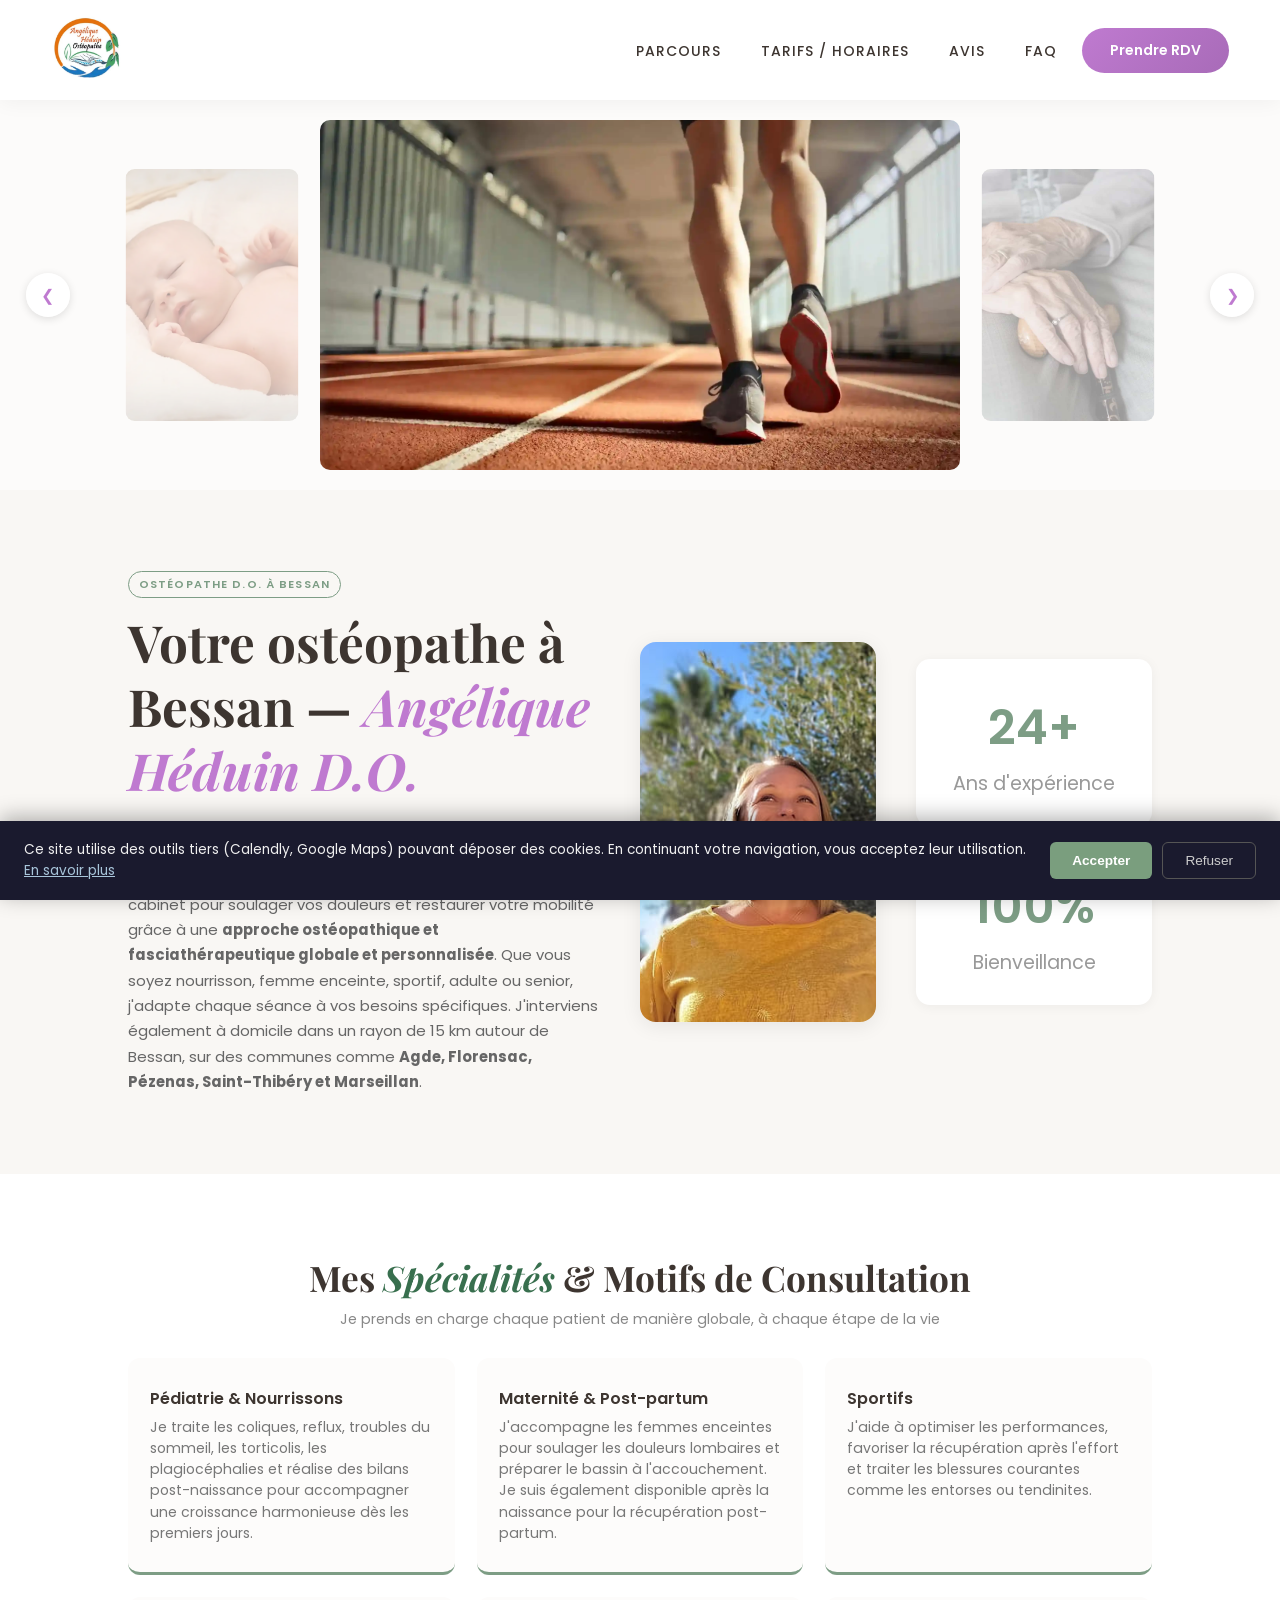
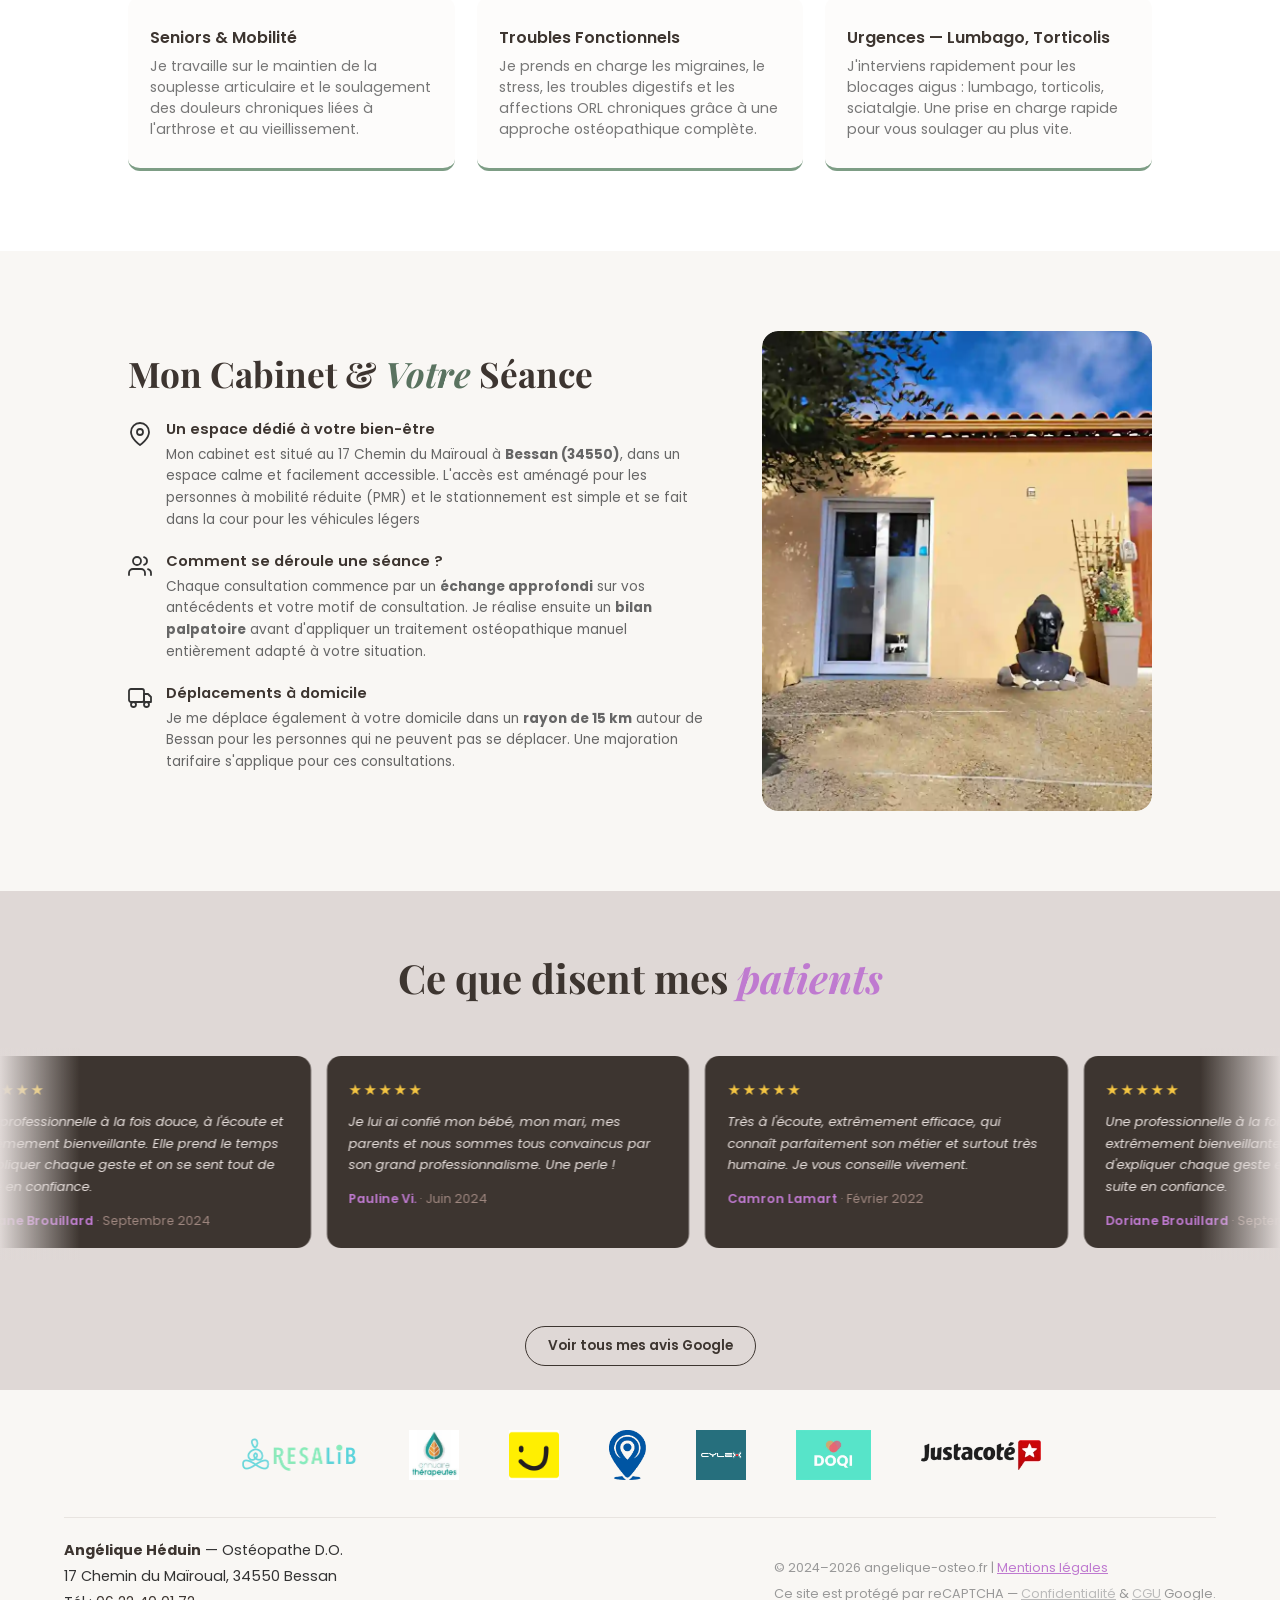
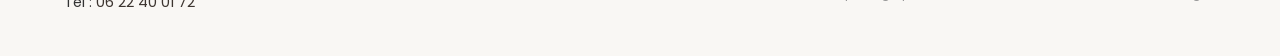
==== index.html @ 7b006b43 "modification site" ====
<!DOCTYPE html>
<html lang="fr">
<head>
    <meta charset="UTF-8">
    <meta name="viewport" content="width=device-width, initial-scale=1.0">

    <!-- === PRECONNECT & PRELOAD EN PRIORITÉ ABSOLUE === -->
    <link rel="preconnect" href="https://fonts.googleapis.com">
    <link rel="preconnect" href="https://fonts.gstatic.com" crossorigin>
    <link rel="dns-prefetch" href="https://www.google.com">
    <link rel="dns-prefetch" href="https://calendly.com">

    <!-- FIX #1 : un seul preload pour l'image LCP (sport.webp uniquement) -->
    <link rel="preload" as="image" href="/photos-header/sport.webp" fetchpriority="high">

    <!-- Google Fonts chargé en différé via JS (évite le handler inline bloqué par CSP) -->
    <link rel="preload" id="google-fonts-preload" href="https://fonts.googleapis.com/css2?family=Playfair+Display:ital,wght@0,400;0,600;1,400&family=Poppins:wght@300;400;500;600&display=swap" as="style">
    <noscript><link rel="stylesheet" href="https://fonts.googleapis.com/css2?family=Playfair+Display:ital,wght@0,400;0,600;1,400&family=Poppins:wght@300;400;500;600&display=swap"></noscript>

    <!-- === SEO BASE === -->
    <title>Ostéopathe à Bessan — Angélique Héduin D.O.</title>
    <meta name="description" content="Angélique Héduin, ostéopathe D.O. à Bessan (34550). Nourrissons, femmes enceintes, sportifs, seniors. Cabinet PMR, prise en charge à domicile. Zones : Agde, Pézenas, Béziers, Hérault.">
    <meta name="robots" content="index, follow, max-snippet:-1, max-image-preview:large, max-video-preview:-1">
    <meta name="author" content="Angélique Héduin — Ostéopathe D.O.">
    <link rel="canonical" href="https://angelique-osteo.fr/">
    <link rel="sitemap" type="application/xml" href="/sitemap.xml">
    <link rel="alternate" hreflang="fr" href="https://angelique-osteo.fr/">

    <!-- === GEO === -->
    <meta name="geo.region" content="FR-34">
    <meta name="geo.placename" content="Bessan">
    <meta name="geo.position" content="43.3566598;3.4164462">
    <meta name="ICBM" content="43.3566598, 3.4164462">

    <!-- === FAVICONS (PNG en premier pour compatibilité maximale) === -->
    <link rel="icon" href="/favicon.ico" sizes="any">
    <link rel="icon" type="image/png" href="/photos-header/logo-site.png">
    <link rel="icon" type="image/webp" href="/photos-header/logo-site.webp">
    <link rel="apple-touch-icon" href="/photos-header/logo-site.png">
    <meta name="theme-color" content="#7d9d85">
    <link rel="manifest" href="/site.webmanifest">
    <meta name="format-detection" content="telephone=no">

    <!-- === OPEN GRAPH (image jpg pour compatibilité max Facebook/WhatsApp) === -->
    <meta property="og:type" content="website">
    <meta property="og:locale" content="fr_FR">
    <meta property="og:site_name" content="Angélique Héduin — Ostéopathe D.O.">
    <meta property="og:title" content="Ostéopathe à Bessan — Angélique Héduin D.O.">
    <meta property="og:description" content="Ostéopathe D.O. à Bessan. Nourrissons, femmes enceintes, sportifs, adultes, seniors. Prise de RDV en ligne.">
    <meta property="og:image" content="https://angelique-osteo.fr/photos-header/open-graph.jpg">
    <meta property="og:image:width" content="1200">
    <meta property="og:image:height" content="630">
    <meta property="og:image:type" content="image/jpeg">
    <meta property="og:image:alt" content="Cabinet d'ostéopathie Angélique Héduin à Bessan">
    <meta property="og:url" content="https://angelique-osteo.fr/">

    <!-- === TWITTER CARD === -->
    <meta name="twitter:card" content="summary_large_image">
    <meta name="twitter:title" content="Ostéopathe à Bessan — Angélique Héduin D.O.">
    <meta name="twitter:description" content="Ostéopathe D.O. à Bessan. Nourrissons, femmes enceintes, sportifs, adultes. RDV en ligne.">
    <meta name="twitter:image" content="https://angelique-osteo.fr/photos-header/sport.jpg">
    <meta name="twitter:image:alt" content="Cabinet d'ostéopathie Angélique Héduin à Bessan">

    <!-- === SCHEMA.ORG — MedicalBusiness === -->
    <script type="application/ld+json" id="schema-medical-business">
    {
      "@context": "https://schema.org",
      "@type": "MedicalBusiness",
      "@id": "https://angelique-osteo.fr/#business",
      "name": "Angélique Héduin — Ostéopathe D.O.",
      "url": "https://angelique-osteo.fr",
      "logo": {
        "@type": "ImageObject",
        "url": "https://angelique-osteo.fr/photos-header/logo-site.webp",
        "width": 140,
        "height": 124
      },
      "image": "https://angelique-osteo.fr/photos-header/sport.webp",
      "description": "Cabinet d'ostéopathie à Bessan. Prise en charge des nourrissons, femmes enceintes, adultes, sportifs et seniors.",
      "telephone": "+33622400172",
      "address": {
        "@type": "PostalAddress",
        "streetAddress": "17 Chemin du Maïroual",
        "addressLocality": "Bessan",
        "postalCode": "34550",
        "addressCountry": "FR"
      },
      "geo": {
        "@type": "GeoCoordinates",
        "latitude": 43.3566598,
        "longitude": 3.4164462
      },
      "areaServed": [
        "Bessan","Agde","Béziers","Florensac","Pézenas","Saint-Thibéry","Marseillan","Vias","Montblanc","Pomérols","Nézignan-l'Évêque","Montagnac"
      ],
      "amenityFeature": [
        { "@type": "LocationFeatureSpecification", "name": "Accès PMR", "value": true },
        { "@type": "LocationFeatureSpecification", "name": "Parking gratuit", "value": true }
      ],
      "openingHoursSpecification": [
        {
          "@type": "OpeningHoursSpecification",
          "dayOfWeek": ["Monday","Tuesday","Wednesday","Thursday","Friday"],
          "opens": "08:45",
          "closes": "20:00"
        },
        {
          "@type": "OpeningHoursSpecification",
          "dayOfWeek": "Saturday",
          "opens": "09:00",
          "closes": "13:00"
        }
      ],
      "priceRange": "60€",
      "currenciesAccepted": "EUR",
      "paymentAccepted": "Espèces, Chèque",
      "medicalSpecialty": "Osteopathic",
      "hasMap": "https://www.google.com/maps/place/Osteopathe+bessan+Ang%C3%A9lique+H%C3%A9duin/@43.3566598,3.4164462,17z",
      "hasOfferCatalog": {
        "@type": "OfferCatalog",
        "name": "Consultations d'ostéopathie",
        "itemListElement": [
          { "@type": "Offer", "itemOffered": { "@type": "Service", "name": "Consultation ostéopathie adulte" }, "price": "60", "priceCurrency": "EUR" },
          { "@type": "Offer", "itemOffered": { "@type": "Service", "name": "Consultation ostéopathie nourrisson / enfant" }, "price": "60", "priceCurrency": "EUR" },
          { "@type": "Offer", "itemOffered": { "@type": "Service", "name": "Consultation ostéopathie femme enceinte" }, "price": "60", "priceCurrency": "EUR" },
          { "@type": "Offer", "itemOffered": { "@type": "Service", "name": "Consultation ostéopathie sportif" }, "price": "60", "priceCurrency": "EUR" }
        ]
      },
      "sameAs": [
        "https://www.facebook.com/profile.php?id=61551878556788",
        "https://www.resalib.fr/praticien/77980-angelique-heduin-osteopathe-bessan",
        "https://www.pagesjaunes.fr/pros/61376348",
        "https://www.annuaire-therapeutes.com/therapeute/133632-angelique-heduin-bessan",
        "https://autour-de-moi.pro/fiche/osteopathe-bessan-angelique-heduin-femmes-enceintes-bebes-adultes-seniors/",
        "https://www.cylex-locale.fr/entreprises/osteopathe-bessan-ang%c3%a9lique-h%c3%a9duin-14634468.html",
        "https://www.doqi.fr/osteopathes/bessan-34550/osteopathe-bessan-angelique-heduin/horaires",
        "https://www.justacote.com/bessan-34550/osteopathe/angelique-heduin-1000384.htm"
      ],
      "aggregateRating": {
        "@type": "AggregateRating",
        "ratingValue": "5",
        "reviewCount": "6",
        "bestRating": "5"
      },
      "review": [
        {
          "@type": "Review",
          "author": { "@type": "Person", "name": "Doriane Brouillard" },
          "datePublished": "2024-09-01",
          "reviewRating": { "@type": "Rating", "ratingValue": "5", "bestRating": "5" },
          "reviewBody": "Une professionnelle à la fois douce, à l'écoute et extrêmement bienveillante. Elle prend le temps d'expliquer chaque geste et on se sent tout de suite en confiance."
        },
        {
          "@type": "Review",
          "author": { "@type": "Person", "name": "Pauline Vi" },
          "datePublished": "2024-06-01",
          "reviewRating": { "@type": "Rating", "ratingValue": "5", "bestRating": "5" },
          "reviewBody": "Une professionnelle ultra compétente, douce, attentive. Je lui ai confié mon bébé, mon mari, mes parents et nous sommes tous convaincus par son grand professionnalisme."
        },
        {
          "@type": "Review",
          "author": { "@type": "Person", "name": "Camron Lamart" },
          "datePublished": "2022-02-01",
          "reviewRating": { "@type": "Rating", "ratingValue": "5", "bestRating": "5" },
          "reviewBody": "Une ostéopathe très à l'écoute, extrêmement efficace, qui connait parfaitement son métier et surtout très humaine."
        }
      ]
    }
    </script>

<!-- === SCHEMA.ORG — WebSite === -->
    <script type="application/ld+json">
    {
      "@context": "https://schema.org",
      "@type": "WebSite",
      "@id": "https://angelique-osteo.fr/#website",
      "url": "https://angelique-osteo.fr",
      "name": "Angélique Héduin — Ostéopathe D.O.",
      "description": "Site officiel du cabinet d'ostéopathie d'Angélique Héduin D.O. à Bessan (34550).",
      "inLanguage": "fr-FR",
      "publisher": { "@id": "https://angelique-osteo.fr/#business" }
    }
    </script>

    <!-- === SCHEMA.ORG — BreadcrumbList === -->
    <script type="application/ld+json">
    {
      "@context": "https://schema.org",
      "@type": "BreadcrumbList",
      "@id": "https://angelique-osteo.fr/#breadcrumb",
      "itemListElement": [
        {
          "@type": "ListItem",
          "position": 1,
          "name": "Accueil",
          "item": "https://angelique-osteo.fr/"
        }
      ]
    }
    </script>

    <!-- === SCHEMA.ORG — WebPage === -->
    <script type="application/ld+json">
    {
      "@context": "https://schema.org",
      "@type": "WebPage",
      "@id": "https://angelique-osteo.fr/",
      "name": "Ostéopathe à Bessan — Angélique Héduin D.O.",
      "description": "Angélique Héduin, ostéopathe D.O. à Bessan (34550). Nourrissons, femmes enceintes, sportifs, seniors.",
      "isPartOf": { "@type": "WebSite", "@id": "https://angelique-osteo.fr/#website" },
      "breadcrumb": { "@id": "https://angelique-osteo.fr/#breadcrumb" },
      "author": { "@id": "https://angelique-osteo.fr/#business" },
      "inLanguage": "fr-FR",
      "dateModified": "2026-03-16"
    }
    </script>

    <!-- === SCHEMA.ORG — FAQPage === -->
    <script type="application/ld+json">
    {
      "@context": "https://schema.org",
      "@type": "FAQPage",
      "mainEntity": [
        {
          "@type": "Question",
          "name": "Quel est le tarif d'une séance d'ostéopathie à Bessan ?",
          "acceptedAnswer": {
            "@type": "Answer",
            "text": "La séance d'ostéopathie est à 60€, que ce soit pour un adulte, un enfant, un nourrisson ou une femme enceinte. Une majoration s'applique pour les consultations à domicile."
          }
        },
        {
          "@type": "Question",
          "name": "L'ostéopathie est-elle remboursée par la Sécurité Sociale ?",
          "acceptedAnswer": {
            "@type": "Answer",
            "text": "Les séances ne sont pas prises en charge par la Sécurité Sociale. En revanche, la majorité des mutuelles remboursent tout ou partie des consultations sur présentation d'une facture remise en fin de séance."
          }
        },
        {
          "@type": "Question",
          "name": "Faut-il une ordonnance pour consulter un ostéopathe ?",
          "acceptedAnswer": {
            "@type": "Answer",
            "text": "Non, l'ostéopathe est un praticien de première intention. Vous pouvez consulter directement sans prescription médicale préalable."
          }
        },
        {
          "@type": "Question",
          "name": "Quelle est la durée d'une séance d'ostéopathie ?",
          "acceptedAnswer": {
            "@type": "Answer",
            "text": "Une séance dure en moyenne entre 45 minutes et 1 heure. La première consultation est généralement plus longue car elle comprend un bilan approfondi des antécédents médicaux et des habitudes de vie."
          }
        },
        {
          "@type": "Question",
          "name": "Angélique Héduin se déplace-t-elle à domicile ?",
          "acceptedAnswer": {
            "@type": "Answer",
            "text": "Oui, elle se déplace à domicile dans un rayon de 15 km autour de Bessan pour les personnes qui ne peuvent pas se déplacer. Une majoration tarifaire s'applique pour les déplacements à domicile."
          }
        }
      ]
    }
    </script>

    <link rel="stylesheet" href="css/index.css">
    <link rel="stylesheet" href="css/cookie.css">
  <script>try{var _cs=localStorage.getItem('cookie_consent');if(_cs==='accepted'||_cs==='refused'){var _cb=document.getElementById('cookie-banner');if(_cb)_cb.style.display='none';}}catch(e){}</script>
</head>
<body>

    <div id="cookie-banner" role="dialog" aria-modal="true" aria-live="polite" aria-label="Consentement aux cookies">
        <p>Ce site utilise des outils tiers (Calendly, Google Maps) pouvant déposer des cookies. En continuant votre navigation, vous acceptez leur utilisation. <a href="/mentions-legales">En savoir plus</a></p>
        <div class="cookie-buttons">
            <button class="btn-accept-cookies" id="btn-accept-cookies">Accepter</button>
            <button class="btn-refuse-cookies" id="btn-refuse-cookies">Refuser</button>
        </div>
    </div>

    <header class="header-section" id="accueil">
        <nav class="navbar" aria-label="Navigation principale">
            <a href="/" class="logo" aria-label="Accueil — Angélique Héduin Ostéopathe">
                <img src="/photos-header/logo-site.webp" alt="Logo Angélique Héduin Ostéopathe" class="logo-img" width="70" height="62" loading="eager" fetchpriority="high">
            </a>
            <button class="hamburger" id="hamburger" aria-label="Ouvrir le menu" aria-expanded="false" aria-controls="navbar-links">
                <span aria-hidden="true"></span>
                <span aria-hidden="true"></span>
                <span aria-hidden="true"></span>
            </button>
            <ul class="navbar-links" id="navbar-links" aria-label="Liens de navigation">
                <li><a href="/parcours">PARCOURS</a></li>
                <li><a href="/tarifs-et-horaires">TARIFS / HORAIRES</a></li>
                <li><a href="/avis">AVIS</a></li>
                <li><a href="/actualites">FAQ</a></li>
            </ul>
            <a href="https://calendly.com/angeliqueheduin-osteopathe" class="btn-rdv" target="_blank" rel="noopener noreferrer">Prendre RDV</a>
        </nav>

        <div class="carousel" role="region" aria-label="Galerie de photos du cabinet">
            <div class="carousel-container">
                <div class="carousel-track">
                    <!-- FIX #3 : baby.webp reste lazy car pas le LCP -->
                    <img src="photos-header/baby.webp" class="side" alt="Ostéopathie pédiatrique nourrisson Bessan Hérault" loading="lazy" width="300" height="220">
                    <!-- FIX #3 : utilisation de sport.webp au lieu de sport.jpg pour le LCP -->
                    <img src="photos-header/sport.webp" class="center" alt="Ostéopathie sportive Bessan Agde Hérault" loading="eager" fetchpriority="high" width="600" height="300">
                    <!-- FIX #3 : utilisation de personnes-agees.webp si disponible, sinon lazy sur le jpg -->
                    <img src="photos-header/personnes-agees.jpg" class="side" alt="Ostéopathie seniors Bessan Hérault" loading="lazy" width="300" height="220">
                </div>
            </div>
            <button class="btn prev" aria-label="Image précédente">❮</button>
            <button class="btn next" aria-label="Image suivante">❯</button>
        </div>
    </header>

    <main id="main-content">

        <section class="description animate-on-scroll" id="description">
            <div class="background-elements" aria-hidden="true">
                <div class="circle circle-1"></div>
                <div class="circle circle-2"></div>
            </div>
            <div class="description-grid">
                <div class="grid-item text-block">
                    <span class="tag">Ostéopathe D.O. à Bessan</span>
                    <h1>Votre ostéopathe à Bessan — <em>Angélique Héduin D.O.</em></h1>
                    <p class="tagline">La clarté du soin, l'équilibre du corps</p>
                    <p>
                        Je suis <strong>Angélique Héduin</strong>, ostéopathe D.O. diplômée et installée à <strong>Bessan</strong>, dans l'Hérault. Je vous accueille dans mon cabinet pour soulager vos douleurs et restaurer votre mobilité grâce à une <strong>approche ostéopathique et fasciathérapeutique globale et personnalisée</strong>. Que vous soyez nourrisson, femme enceinte, sportif, adulte ou senior, j'adapte chaque séance à vos besoins spécifiques. J'interviens également à domicile dans un rayon de 15 km autour de Bessan, sur des communes comme <strong>Agde, Florensac, Pézenas, Saint-Thibéry et Marseillan</strong>.
                    </p>
                </div>
                <div class="grid-item portrait-block">
                    <!-- FIX #3 : portrait chargé en lazy (hors viewport initial sur mobile) -->
                    <img
                        src="photos-header/angelique-heduin.jpg"
                        alt="Angélique Héduin, ostéopathe D.O. à Bessan, Hérault"
                        class="portrait-img"
                        loading="lazy"
                        width="320"
                        height="400"
                    >
                </div>
                <div class="grid-item info-block">
                    <div class="stat">
                        <p>24+</p>
                        <small>Ans d'expérience</small>
                    </div>
                    <div class="stat">
                        <p>100%</p>
                        <small>Bienveillance</small>
                    </div>
                </div>
            </div>
        </section>

        <section class="specialites-seo animate-on-scroll" aria-labelledby="specialites-titre">
            <div class="spec-header">
                <h2 id="specialites-titre">Mes <em>Spécialités</em> &amp; Motifs de Consultation</h2>
                <p>Je prends en charge chaque patient de manière globale, à chaque étape de la vie</p>
            </div>
            <div class="spec-list">
                <article class="spec-item">
                    <h3>Pédiatrie &amp; Nourrissons</h3>
                    <p>Je traite les coliques, reflux, troubles du sommeil, les torticolis, les plagiocéphalies et réalise des bilans post-naissance pour accompagner une croissance harmonieuse dès les premiers jours.</p>
                </article>
                <article class="spec-item">
                    <h3>Maternité &amp; Post-partum</h3>
                    <p>J'accompagne les femmes enceintes pour soulager les douleurs lombaires et préparer le bassin à l'accouchement. Je suis également disponible après la naissance pour la récupération post-partum.</p>
                </article>
                <article class="spec-item">
                    <h3>Sportifs</h3>
                    <p>J'aide à optimiser les performances, favoriser la récupération après l'effort et traiter les blessures courantes comme les entorses ou tendinites.</p>
                </article>
                <article class="spec-item">
                    <h3>Seniors &amp; Mobilité</h3>
                    <p>Je travaille sur le maintien de la souplesse articulaire et le soulagement des douleurs chroniques liées à l'arthrose et au vieillissement.</p>
                </article>
                <article class="spec-item">
                    <h3>Troubles Fonctionnels</h3>
                    <p>Je prends en charge les migraines, le stress, les troubles digestifs et les affections ORL chroniques grâce à une approche ostéopathique complète.</p>
                </article>
                <article class="spec-item">
                    <h3>Urgences — Lumbago, Torticolis</h3>
                    <p>J'interviens rapidement pour les blocages aigus : lumbago, torticolis, sciatalgie. Une prise en charge rapide pour vous soulager au plus vite.</p>
                </article>
            </div>
        </section>

        <section class="infos-cabinet animate-on-scroll" aria-labelledby="cabinet-titre">
            <div class="cabinet-grid">
                <div class="cabinet-content">
                    <h2 id="cabinet-titre">Mon Cabinet &amp; <em>Votre</em> Séance</h2>
                    <div class="info-row">
                        <div class="info-icon" aria-hidden="true">
                            <svg width="24" height="24" viewBox="0 0 24 24" fill="none" stroke="currentColor" stroke-width="1.8" stroke-linecap="round" stroke-linejoin="round" focusable="false"><path d="M21 10c0 7-9 13-9 13s-9-6-9-13a9 9 0 0 1 18 0z"/><circle cx="12" cy="10" r="3"/></svg>
                        </div>
                        <div class="info-text">
                            <h3>Un espace dédié à votre bien-être</h3>
                            <p>Mon cabinet est situé au 17 Chemin du Maïroual à <strong>Bessan (34550)</strong>, dans un espace calme et facilement accessible. L'accès est aménagé pour les personnes à mobilité réduite (PMR) et le stationnement est simple et se fait dans la cour pour les véhicules légers</p>
                        </div>
                    </div>
                    <div class="info-row">
                        <div class="info-icon" aria-hidden="true">
                            <svg width="24" height="24" viewBox="0 0 24 24" fill="none" stroke="currentColor" stroke-width="1.8" stroke-linecap="round" stroke-linejoin="round" focusable="false"><path d="M17 21v-2a4 4 0 0 0-4-4H5a4 4 0 0 0-4 4v2"/><circle cx="9" cy="7" r="4"/><path d="M23 21v-2a4 4 0 0 0-3-3.87"/><path d="M16 3.13a4 4 0 0 1 0 7.75"/></svg>
                        </div>
                        <div class="info-text">
                            <h3>Comment se déroule une séance ?</h3>
                            <p>Chaque consultation commence par un <strong>échange approfondi</strong> sur vos antécédents et votre motif de consultation. Je réalise ensuite un <strong>bilan palpatoire</strong> avant d'appliquer un traitement ostéopathique manuel entièrement adapté à votre situation.</p>
                        </div>
                    </div>
                    <div class="info-row">
                        <div class="info-icon" aria-hidden="true">
                            <svg width="24" height="24" viewBox="0 0 24 24" fill="none" stroke="currentColor" stroke-width="1.8" stroke-linecap="round" stroke-linejoin="round" focusable="false"><rect x="1" y="3" width="15" height="13" rx="2"/><path d="M16 8h4l3 3v5h-7V8z"/><circle cx="5.5" cy="18.5" r="2.5"/><circle cx="18.5" cy="18.5" r="2.5"/></svg>
                        </div>
                        <div class="info-text">
                            <h3>Déplacements à domicile</h3>
                            <p>Je me déplace également à votre domicile dans un <strong>rayon de 15 km</strong> autour de Bessan pour les personnes qui ne peuvent pas se déplacer. Une majoration tarifaire s'applique pour ces consultations.</p>
                        </div>
                    </div>
                </div>
                <div class="cabinet-visual-wrapper">
                    <a href="https://www.google.com/maps/place/Osteopathe+bessan+Ang%C3%A9lique+H%C3%A9duin/@43.3566598,3.4164462,17z/data=!3m1!4b1!4m6!3m5!1s0x47e6671ab90d7775:0x90ef3ba1914c1c84!8m2!3d43.3566559!4d3.4190211!16s%2Fg%2F11h4x8mv1j?entry=ttu&g_ep=EgoyMDI2MDMxMC4wIKXMDSoASAFQAw%3D%3D" target="_blank" rel="noopener noreferrer" aria-label="Voir le cabinet sur Google Maps">
                        <img src="photos-header/cabinet.webp" alt="Cabinet d'ostéopathie Angélique Héduin au 17 Chemin du Maïroual, Bessan" class="cabinet-visual-img" loading="lazy" width="600" height="400">
                    </a>
                </div>
            </div>
        </section>

        <section class="avis-section animate-on-scroll" id="avis" aria-labelledby="avis-titre">
            <h2 id="avis-titre">Ce que disent mes <em>patients</em></h2>
            <div class="marquee-outer" id="marqueeOuter" aria-label="Défilement des avis patients" role="region">
                <div class="marquee-track" id="marqueeTrack" aria-live="off">

                    <div class="marquee-card" itemscope itemtype="https://schema.org/Review">
                        <div class="marquee-stars" aria-label="5 étoiles sur 5" role="img">★★★★★</div>
                        <p class="marquee-text" itemprop="reviewBody">Une professionnelle à la fois douce, à l'écoute et extrêmement bienveillante. Elle prend le temps d'expliquer chaque geste et on se sent tout de suite en confiance.</p>
                        <p class="marquee-author" itemprop="author">Doriane Brouillard <span>· Septembre 2024</span></p>
                    </div>

                    <div class="marquee-card" itemscope itemtype="https://schema.org/Review">
                        <div class="marquee-stars" aria-label="5 étoiles sur 5" role="img">★★★★★</div>
                        <p class="marquee-text" itemprop="reviewBody">Je lui ai confié mon bébé, mon mari, mes parents et nous sommes tous convaincus par son grand professionnalisme. Une perle !</p>
                        <p class="marquee-author" itemprop="author">Pauline Vi. <span>· Juin 2024</span></p>
                    </div>

                    <div class="marquee-card" itemscope itemtype="https://schema.org/Review">
                        <div class="marquee-stars" aria-label="5 étoiles sur 5" role="img">★★★★★</div>
                        <p class="marquee-text" itemprop="reviewBody">Très à l'écoute, extrêmement efficace, qui connaît parfaitement son métier et surtout très humaine. Je vous conseille vivement.</p>
                        <p class="marquee-author" itemprop="author">Camron Lamart <span>· Février 2022</span></p>
                    </div>

                    <div class="marquee-card" aria-hidden="true">
                        <div class="marquee-stars">★★★★★</div>
                        <p class="marquee-text">Une professionnelle à la fois douce, à l'écoute et extrêmement bienveillante. Elle prend le temps d'expliquer chaque geste et on se sent tout de suite en confiance.</p>
                        <p class="marquee-author">Doriane Brouillard <span>· Septembre 2024</span></p>
                    </div>

                    <div class="marquee-card" aria-hidden="true">
                        <div class="marquee-stars">★★★★★</div>
                        <p class="marquee-text">Je lui ai confié mon bébé, mon mari, mes parents et nous sommes tous convaincus par son grand professionnalisme. Une perle !</p>
                        <p class="marquee-author">Pauline Vi. <span>· Juin 2024</span></p>
                    </div>

                    <div class="marquee-card" aria-hidden="true">
                        <div class="marquee-stars">★★★★★</div>
                        <p class="marquee-text">Très à l'écoute, extrêmement efficace, qui connaît parfaitement son métier et surtout très humaine. Je vous conseille vivement.</p>
                        <p class="marquee-author">Camron Lamart <span>· Février 2022</span></p>
                    </div>

                </div>
            </div>
        </section>

        <div class="avis-google-externe">
            <a href="https://www.google.com/maps/place/Osteopathe+bessan+Ang%C3%A9lique+H%C3%A9duin/@43.3566598,3.4164462,17z/data=!4m8!3m7!1s0x47e6671ab90d7775:0x90ef3ba1914c1c84!8m2!3d43.3566559!4d3.4190211!9m1!1b1!16s%2Fg%2F11h4x8mv1j?entry=ttu&g_ep=EgoyMDI2MDMwOC4wIKXMDSoASAFQAw%3D%3D" target="_blank" rel="noopener noreferrer">Voir tous mes avis Google</a>
        </div>

    </main>

    <div id="page-blur-overlay" class="page-blur-overlay" aria-hidden="true"></div>

    <div class="floating-help">
        <nav id="floating-actions" class="floating-actions" aria-label="Actions rapides">
            <a href="https://www.facebook.com/profile.php?id=61551878556788" target="_blank" rel="noopener noreferrer me" class="floating-action-btn" aria-label="Page Facebook d'Angélique Héduin">
                <svg width="20" height="20" viewBox="0 0 24 24" fill="#1877F2" xmlns="http://www.w3.org/2000/svg" aria-hidden="true" focusable="false"><path d="M24 12.073c0-6.627-5.373-12-12-12s-12 5.373-12 12c0 5.99 4.388 10.954 10.125 11.854v-8.385H7.078v-3.47h3.047V9.43c0-3.007 1.792-4.669 4.533-4.669 1.312 0 2.686.235 2.686.235v2.953H15.83c-1.491 0-1.956.925-1.956 1.874v2.25h3.328l-.532 3.47h-2.796v8.385C19.612 23.027 24 18.062 24 12.073z"/></svg>
                <span>Facebook</span>
            </a>
            <a href="https://calendly.com/angeliqueheduin-osteopathe" target="_blank" rel="noopener noreferrer" class="floating-action-btn" aria-label="Prendre rendez-vous en ligne">
                <svg width="20" height="20" viewBox="0 0 24 24" fill="none" stroke="currentColor" stroke-width="1.8" stroke-linecap="round" stroke-linejoin="round" aria-hidden="true" focusable="false"><rect x="3" y="4" width="18" height="18" rx="2"/><line x1="16" y1="2" x2="16" y2="6"/><line x1="8" y1="2" x2="8" y2="6"/><line x1="3" y1="10" x2="21" y2="10"/></svg>
                <span>Prendre RDV</span>
            </a>
            <a href="tel:+33622400172" class="floating-action-btn" aria-label="Appeler le 06 22 40 01 72">
                <svg width="20" height="20" viewBox="0 0 24 24" fill="none" stroke="currentColor" stroke-width="1.8" stroke-linecap="round" stroke-linejoin="round" aria-hidden="true" focusable="false"><path d="M22 16.92v3a2 2 0 0 1-2.18 2 19.79 19.79 0 0 1-8.63-3.07A19.5 19.5 0 0 1 4.69 13a19.79 19.79 0 0 1-3.07-8.67A2 2 0 0 1 3.6 2h3a2 2 0 0 1 2 1.72 12.84 12.84 0 0 0 .7 2.81 2 2 0 0 1-.45 2.11L8.09 9.91a16 16 0 0 0 6 6l1.27-1.27a2 2 0 0 1 2.11-.45 12.84 12.84 0 0 0 2.81.7A2 2 0 0 1 22 16.92z"/></svg>
                <span>Appeler</span>
            </a>
        </nav>
        <button class="help-toggle" id="helpBtn" aria-label="Aide et contact" aria-expanded="false" aria-controls="floating-actions"><span aria-hidden="true">?</span></button>
    </div>

    <footer class="site-footer">
        <div class="footer-partners">
            <div class="partner-logos">
                <a href="https://www.resalib.fr/praticien/77980-angelique-heduin-osteopathe-bessan" target="_blank" rel="noopener noreferrer"><img src="img-partenaires/logo-resalib.webp" alt="Resalib — annuaire de praticiens" loading="lazy" width="120" height="50" style="height:50px;width:auto;max-width:120px;object-fit:contain;"></a>
                <a href="https://www.annuaire-therapeutes.com/therapeute/133632-angelique-heduin-bessan" target="_blank" rel="noopener noreferrer"><img src="img-partenaires/logo-annuaire-therapeute.webp" alt="Annuaire Thérapeutes" loading="lazy" width="120" height="50" style="height:50px;width:auto;max-width:120px;object-fit:contain;"></a>
                <a href="https://www.pagesjaunes.fr/pros/61376348" target="_blank" rel="noopener noreferrer"><img src="img-partenaires/pages-jaunes-simple.webp" alt="Pages Jaunes" loading="lazy" width="120" height="50" style="height:50px;width:auto;max-width:120px;object-fit:contain;"></a>
                <a href="https://autour-de-moi.pro/fiche/osteopathe-bessan-angelique-heduin-femmes-enceintes-bebes-adultes-seniors/" target="_blank" rel="noopener noreferrer"><img src="img-partenaires/logo2.webp" alt="Autour de moi" loading="lazy" width="120" height="50" style="height:50px;width:auto;max-width:120px;object-fit:contain;"></a>
                <a href="https://www.cylex-locale.fr/entreprises/osteopathe-bessan-ang%c3%a9lique-h%c3%a9duin-14634468.html" target="_blank" rel="noopener noreferrer"><img src="img-partenaires/cylex.webp" alt="Cylex" loading="lazy" width="120" height="50" style="height:50px;width:auto;max-width:120px;object-fit:contain;"></a>
                <a href="https://www.doqi.fr/osteopathes/bessan-34550/osteopathe-bessan-angelique-heduin/horaires" target="_blank" rel="noopener noreferrer"><img src="img-partenaires/doqi.webp" alt="Doqi" loading="lazy" width="120" height="50" style="height:50px;width:auto;max-width:120px;object-fit:contain;"></a>
                <a href="https://www.justacote.com/bessan-34550/osteopathe/angelique-heduin-1000384.htm" target="_blank" rel="noopener noreferrer"><img src="img-partenaires/justacote.webp" alt="Justacôté" loading="lazy" width="120" height="50" style="height:50px;width:auto;max-width:120px;object-fit:contain;"></a>
            </div>
        </div>
        <div class="footer-bottom">
            <div class="footer-info">
                <p><strong>Angélique Héduin</strong> — Ostéopathe D.O.</p>
                <p>17 Chemin du Maïroual, 34550 Bessan</p>
                <p>Tél : <a href="tel:+33622400172">06 22 40 01 72</a></p>
            </div>
            <div class="footer-legal">
                <p>© 2024–<span id="copyright-year">2026</span> angelique-osteo.fr | <a href="/mentions-legales">Mentions légales</a></p>
                <p class="recaptcha-mention">Ce site est protégé par reCAPTCHA — <a href="https://policies.google.com/privacy" target="_blank" rel="noopener noreferrer">Confidentialité</a> &amp; <a href="https://policies.google.com/terms" target="_blank" rel="noopener noreferrer">CGU</a> Google.</p>
            </div>
        </div>
    </footer>

    <script src="script.js" defer></script>

</body>
</html>
---- css/index.css ----
/* =============================================================
   index.css — Page d'accueil
   angelique-osteo.fr
   ============================================================= */


* {
    margin:0;
    padding:0;
    box-sizing:border-box
}

html {
    scroll-behavior:smooth
}

[id] {
    scroll-margin-top:70px
}

body {
    background-color:#fcfbfa;
    color:#333;
    font-family:'Poppins', sans-serif;
    overflow-x:hidden;
    text-rendering:optimizeLegibility;
    -webkit-font-smoothing:antialiased
}

.navbar {
    height:60px;
    display:flex;
    justify-content:space-between;
    align-items:center;
    padding:0 4%;
    background-color:rgba(255, 255, 255, 0.97);
    position:fixed;
    width:100%;
    top:0;
    z-index:1000;
    box-shadow:0 2px 20px rgba(0, 0, 0, 0.05)
}

.logo-img {
    max-height:40px;
    width:auto
}

.hamburger {
    display:flex;
    flex-direction:column;
    justify-content:space-between;
    width:24px;
    height:18px;
    background:none;
    border:none;
    cursor:pointer;
    padding:0;
    z-index:1100;
    flex-shrink:0
}

.hamburger span {
    display:block;
    height:2px;
    width:100%;
    background-color:#3d3530;
    border-radius:2px;
    transition:transform 0.3s ease, opacity 0.3s ease
}

.hamburger.open span:nth-child(1) {
    transform:translateY(8px) rotate(45deg)
}

.hamburger.open span:nth-child(2) {
    opacity:0
}

.hamburger.open span:nth-child(3) {
    transform:translateY(-8px) rotate(-45deg)
}

.navbar-links {
    display:none;
    flex-direction:column;
    list-style:none;
    gap:0;
    position:fixed;
    top:60px;
    left:0;
    right:0;
    background-color:rgba(255, 255, 255, 0.98);
    padding:20px 0 10px;
    box-shadow:0 4px 20px rgba(0, 0, 0, 0.1);
    z-index:999;
    border-top:1px solid #f0ece8
}

.navbar-links.open {
    display:flex
}

.navbar-links li {
    width:100%
}

.navbar-links a {
    display:block;
    color:#3d3530;
    text-decoration:none;
    font-size:13px;
    font-weight:500;
    padding:14px 5%;
    letter-spacing:0.05em;
    border-bottom:1px solid #f0ece8;
    transition:background 0.2s
}

.navbar-links a:hover {
    background-color:#faf7f5;
    color:#7d9d85
}

.btn-rdv {
    padding:8px 18px;
    font-size:13px;
    font-weight:600;
    color:#fff!important;
    text-decoration:none;
    background:linear-gradient(135deg, #bf7ad0, #a86bb8);
    border-radius:50px;
    white-space:nowrap;
    flex-shrink:0
}

.carousel {
    position:relative;
    margin-top:60px;
    width:100%;
    overflow:hidden
}

.carousel-container {
    width:100%;
    padding:15px 0
}

.carousel-track {
    display:flex;
    align-items:center;
    justify-content:center;
    gap:8px
}

.carousel-track img {
    border-radius:10px;
    object-fit:cover;
    flex-shrink:0;
    transition:width 0.5s cubic-bezier(0.4, 0, 0.2, 1), height 0.5s cubic-bezier(0.4, 0, 0.2, 1), opacity 0.5s ease, transform 0.5s cubic-bezier(0.4, 0, 0.2, 1)
}

.center {
    width:75%;
    height:220px;
    opacity:1;
    transform:scale(1)
}

.side {
    width:10%;
    height:160px;
    opacity:0.35;
    transform:scale(0.9)
}

.btn {
    position:absolute;
    top:50%;
    transform:translateY(-50%);
    background:rgba(255, 255, 255, 0.88);
    border:none;
    border-radius:50%;
    width:36px;
    height:36px;
    cursor:pointer;
    z-index:10;
    color:#bf7ad0;
    font-size:14px;
    display:flex;
    align-items:center;
    justify-content:center;
    box-shadow:0 2px 8px rgba(0, 0, 0, 0.12)
}

.prev {
    left:2%
}

.next {
    right:2%
}

.description {
    padding:40px 5%;
    background-color:#f9f7f4
}

.description-grid {
    display:grid;
    grid-template-columns:1fr;
    gap:25px
}

.description h1 {
    font-family:'Playfair Display', serif;
    font-size:1.9rem;
    margin-bottom:14px;
    color:#3d3530;
    line-height:1.25
}

.description h1 em {
    font-style:italic;
    color:#bf7ad0
}

.spec-header h2 em {
    color:rgb(56, 111, 78)
}

.cabinet-content h2 em {
    color:#5a7360
}

.tag {
    display:inline-block;
    font-size:0.7rem;
    font-weight:600;
    letter-spacing:0.1em;
    text-transform:uppercase;
    color:#7d9d85;
    border:1px solid #7d9d85;
    padding:4px 10px;
    border-radius:20px;
    margin-bottom:12px
}

.description p {
    font-size:0.93rem;
    line-height:1.7;
    color:#666
}

.info-block {
    display:flex;
    flex-direction:row;
    gap:12px
}

.stat {
    background:#fff;
    padding:16px 12px;
    border-radius:14px;
    flex:1;
    text-align:center;
    box-shadow:0 2px 12px rgba(0, 0, 0, 0.05)
}

.stat p {
    display:block;
    font-size:3rem;
    color:#7d9d85;
    font-weight:600
}

.stat small {
    font-size:1.2rem;
    color:#999
}

.portrait-block {
    display:flex;
    justify-content:center
}

.portrait-img {
    width:100%;
    max-width:320px;
    height:280px;
    object-fit:cover;
    object-position:top center;
    border-radius:16px;
    display:block;
    box-shadow:0 4px 20px rgba(0, 0, 0, 0.08)
}

.specialites-seo {
    padding:45px 5%;
    background:#fff;
    text-align:center
}

.spec-header {
    margin-bottom:28px
}

.spec-header h2 {
    font-family:'Playfair Display', serif;
    font-size:1.7rem;
    color:#3d3530;
    margin-bottom:8px
}

.spec-header p {
    font-size:0.88rem;
    color:#888
}

.spec-list {
    display:grid;
    grid-template-columns:1fr 1fr;
    gap:12px;
    text-align:left
}

.spec-item {
    padding:18px 14px;
    border-bottom:3px solid #7d9d85;
    background:#fdfcfb;
    border-radius:12px
}

.spec-item h3 {
    font-size:0.88rem;
    font-weight:600;
    color:#3d3530;
    margin-bottom:6px
}

.spec-item p {
    font-size:0.78rem;
    line-height:1.5;
    color:#777
}

.infos-cabinet {
    padding:45px 5%;
    background-color:#f9f7f4
}

.cabinet-grid {
    display:grid;
    grid-template-columns:1fr;
    gap:25px
}

.cabinet-content h2 {
    font-family:'Playfair Display', serif;
    font-size:1.7rem;
    color:#3d3530;
    margin-bottom:22px
}

.info-row {
    display:flex;
    gap:14px;
    margin-bottom:20px;
    align-items:flex-start
}

.info-icon {
    font-size:1.4rem;
    flex-shrink:0;
    margin-top:2px
}

.info-text h3 {
    font-size:0.92rem;
    font-weight:600;
    color:#3d3530;
    margin-bottom:4px
}

.info-text p {
    font-size:0.85rem;
    line-height:1.6;
    color:#666
}

.cabinet-visual-wrapper {
    width:100%;
    border-radius:16px;
    overflow:hidden
}

.cabinet-visual-img {
    width:100%;
    height:260px;
    object-fit:cover;
    object-position:center;
    display:block;
    border-radius:16px;
    transition:transform 0.3s ease
}

.cabinet-visual-img:hover {
    transform:scale(1.02)
}

.avis-section {
    padding:50px 0 40px;
    background-color:#dfd8d6;
    text-align:center;
    overflow:hidden
}

.avis-section>h2 {
    font-family:'Playfair Display', serif;
    font-size:1.9rem;
    margin-bottom:36px;
    color:#3d3530;
    padding:0 5%
}

.avis-section>h2 em {
    font-style:italic;
    color:#bf7ad0
}

.marquee-outer {
    position:relative;
    overflow:hidden;
    cursor:default;
    display:flex;
    align-items:flex-start
}

.marquee-outer::before,
.marquee-outer::after {
    content:'';
    position:absolute;
    top:0;
    bottom:0;
    width:80px;
    z-index:2;
    pointer-events:none
}

.marquee-outer::before {
    left:0;
    background:linear-gradient(to right, #dfd8d6, transparent)
}

.marquee-outer::after {
    right:0;
    background:linear-gradient(to left, #dfd8d6, transparent)
}

.marquee-track {
    display:flex;
    gap:16px;
    width:max-content;
    padding:8px 0 12px;
    will-change:transform
}

.marquee-card {
    background:#3d3530;
    border-radius:14px;
    padding:22px 22px 18px;
    width:calc((100vw - 120px) / 2);
    max-width:300px;
    min-width:220px;
    flex-shrink:0;
    text-align:left
}

.marquee-placeholder {
    opacity:0.35;
    border:1.5px dashed #7d6a65;
    background:transparent
}

.marquee-stars {
    color:#f4c542;
    font-size:0.95rem;
    margin-bottom:10px;
    letter-spacing:2px
}

.marquee-text {
    font-size:0.82rem;
    line-height:1.65;
    color:#e8e0dd;
    margin-bottom:14px;
    font-style:italic
}

.marquee-author {
    font-size:0.78rem;
    font-weight:600;
    color:#bf7ad0
}

.marquee-author span {
    font-weight:400;
    color:#a08880
}

.avis-google-externe {
    text-align:center;
    padding:16px 5% 24px;
    background-color:#dfd8d6
}

.avis-google-externe a {
    display:inline-block;
    font-size:0.85rem;
    font-weight:600;
    color:#3d3530;
    text-decoration:none;
    border:1.5px solid #3d3530;
    padding:9px 22px;
    border-radius:50px;
    transition:background 0.2s, color 0.2s
}

.avis-google-externe a:hover {
    background:#3d3530;
    color:#fff
}

.page-blur-overlay {
    position:fixed;
    inset:0;
    background:rgba(255, 255, 255, 0.55);
    backdrop-filter:blur(4px);
    -webkit-backdrop-filter:blur(4px);
    z-index:1999;
    opacity:0;
    pointer-events:none;
    transition:opacity 0.25s ease
}

.page-blur-overlay.active {
    opacity:1;
    pointer-events:auto
}

.floating-help {
    position:fixed;
    bottom:18px;
    right:16px;
    z-index:2000;
    display:flex;
    flex-direction:column;
    align-items:flex-end;
    background:transparent
}

.floating-actions {
    display:none;
    flex-direction:column;
    align-items:flex-end;
    gap:8px;
    margin-bottom:10px;
    background:transparent
}

.floating-actions.open {
    display:flex
}

.floating-action-btn {
    display:flex;
    align-items:center;
    gap:10px;
    background:#fff;
    border:1px solid #e0e0e0;
    border-radius:999px;
    padding:8px 16px 8px 12px;
    text-decoration:none;
    color:#333;
    font-size:13px;
    font-weight:500;
    white-space:nowrap;
    box-shadow:0 2px 8px rgba(0, 0, 0, 0.08);
    transition:background 0.2s
}

.floating-action-btn:hover {
    background:#f5f5f5
}

.help-toggle {
    width:46px;
    height:46px;
    background-color:#bf7ad0;
    border-radius:50%;
    border:none;
    color:white;
    font-size:18px;
    font-weight:700;
    cursor:pointer;
    box-shadow:0 3px 12px rgba(191, 122, 208, 0.4);
    transition:transform 0.2s ease
}

.help-toggle:active {
    transform:scale(0.95)
}

.site-footer {
    padding:40px 5%;
    background:#f9f7f4;
    text-align:center
}

.footer-partners {
    margin-bottom:30px
}

.partner-logos {
    display:flex;
    flex-wrap:wrap;
    justify-content:center;
    gap:20px 30px;
    align-items:center
}

.partner-logos img {
    height:45px;
    filter:none;
    opacity:1;
    transition:opacity 0.2s ease, transform 0.2s ease
}

.partner-logos {
    gap:50px
}

.partner-logos a:hover img {
    opacity:0.8;
    transform:scale(1.05)
}

.footer-bottom {
    border-top:1px solid #e8e4e0;
    padding-top:20px;
    display:flex;
    flex-direction:column;
    gap:4px;
    align-items:center
}

.footer-info p {
    font-size:0.9rem;
    color:#333;
    line-height:1.8
}

.footer-info strong {
    color:#3d3530
}

.footer-info a {
    color:#3d3530;
    text-decoration:none
}

.footer-legal p {
    font-size:0.8rem;
    color:#999;
    margin-top:8px
}

.footer-legal a {
    color: #bf7ad0;
    /* FIX Lighthouse: underline pour distinguer le lien sans dépendre uniquement de la couleur */
    text-decoration: underline
}

.animate-on-scroll {
    opacity:0;
    transform:translateY(16px);
    transition:opacity 0.5s ease-out, transform 0.5s ease-out
}

.animate-on-scroll.visible {
    opacity:1;
    transform:translateY(0)
}

@media (min-width:768px) {
    .hamburger {
        display:none
}

    .navbar-links {
        display:flex!important;
        flex-direction:row;
        position:static;
        background:none;
        padding:0;
        box-shadow:none;
        border:none;
        gap:25px;
        margin-left:auto;
        margin-right:20px
}

    .navbar-links li {
        width:auto
}

    .navbar-links a {
        display:inline;
        padding:0;
        border:none;
        font-size:13px;
        letter-spacing:normal
}

    .navbar-links a:hover {
        background:none;
        color:#bf7ad0
}

    .spec-list {
        grid-template-columns:repeat(3, 1fr);
        gap:18px
}
}

@media (min-width:1024px) {
    [id] {
        scroll-margin-top:100px
}

    .navbar {
        height:100px
}

    .logo-img {
        max-height:70px
}

    .navbar-links {
        margin-right:25px;
        gap:40px
}

    .navbar-links a {
        font-size:14px;
        letter-spacing:1px
}

    .btn-rdv {
        padding:12px 28px;
        font-size:14px
}

    .carousel {
        margin-top:100px
}

    .carousel-container {
        padding:20px 0
}

    .carousel-track {
        gap:12px
}

    .center {
        width:50%;
        height:350px
}

    .side {
        width:15%;
        height:280px;
        opacity:0.4
}

    .btn {
        width:44px;
        height:44px;
        font-size:16px
}

    .description {
        padding:80px 10%
}

    .description-grid {
        grid-template-columns:2fr 1fr;
        gap:50px
}

    .description h1 {
        font-size:3.2rem
}

    .stat {
        padding:28px 20px
}

    .stat span {
        font-size:1.8rem
}

    .background-elements {
        display:block
}

    .description-grid {
        grid-template-columns:2fr 1fr 1fr;
        gap:40px;
        align-items:center
}

    .info-block {
        flex-direction:column
}

    .portrait-img {
        height:380px;
        max-width:100%
}

    .specialites-seo {
        padding:80px 10%
}

    .spec-header h2 {
        font-size:2.2rem
}

    .spec-list {
        grid-template-columns:repeat(3, 1fr);
        gap:22px
}

    .spec-item {
        padding:28px 22px
}

    .spec-item h3 {
        font-size:1rem
}

    .spec-item p {
        font-size:0.88rem
}

    .infos-cabinet {
        padding:80px 10%
}

    .cabinet-grid {
        grid-template-columns:1.5fr 1fr;
        gap:50px;
        align-items:center
}

    .cabinet-content h2 {
        font-size:2.2rem
}

    .cabinet-visual-img {
        height:480px
}

    .avis-section {
        padding:60px 0 50px
}

    .avis-section>h2 {
        font-size:2.5rem;
        margin-bottom:44px
}

    .marquee-card {
        width:calc((100vw - 192px) / 3);
        max-width:380px;
        min-width:260px
}

    .footer-bottom {
        flex-direction:row;
        justify-content:space-between;
        align-items:center;
        text-align:left
}

    .partner-logos img {
        height:45px
}
}

@media (min-width:768px) {
    .page-blur-overlay {
        display:none
}
}

@media (max-width:767px) {
    .marquee-outer::before, .marquee-outer::after {
        width:16px
}
}

.grecaptcha-badge {
    visibility:hidden!important
}

.recaptcha-mention {
    font-size:0.72rem;
    color:#bbb;
    margin-top:10px;
    text-align:center
}

.recaptcha-mention a {
    color:#bbb;
    text-decoration:underline
}
---- css/cookie.css ----
/* =============================================================
   cookie.css — Bandeau de consentement cookies
   angelique-osteo.fr
   ============================================================= */


#cookie-banner {
    position:fixed;
    bottom:0;
    left:0;
    right:0;
    background:#1a1a2e;
    color:#f0f0f0;
    padding:18px 24px;
    display:flex;
    align-items:center;
    justify-content:space-between;
    flex-wrap:wrap;
    gap:14px;
    z-index:9999;
    font-family:'Poppins', sans-serif;
    font-size:0.85rem;
    box-shadow:0 -4px 20px rgba(0, 0, 0, 0.3)
}

#cookie-banner p {
    margin:0;
    flex:1;
    min-width:220px;
    line-height:1.6
}

#cookie-banner a {
    color:#a8c5da;
    text-decoration:underline
}

.cookie-buttons {
    display:flex;
    gap:10px;
    flex-wrap:wrap
}

.btn-accept-cookies {
    background:#7a9e7e;
    color:#fff;
    border:none;
    padding:10px 22px;
    border-radius:6px;
    cursor:pointer;
    font-weight:600;
    font-size:0.85rem
}

.btn-refuse-cookies {
    background:transparent;
    color:#ccc;
    border:1px solid #555;
    padding:10px 22px;
    border-radius:6px;
    cursor:pointer;
    font-size:0.85rem
}

.btn-accept-cookies:hover {
    background:#5f8463
}

.btn-refuse-cookies:hover {
    border-color:#999;
    color:#fff
}
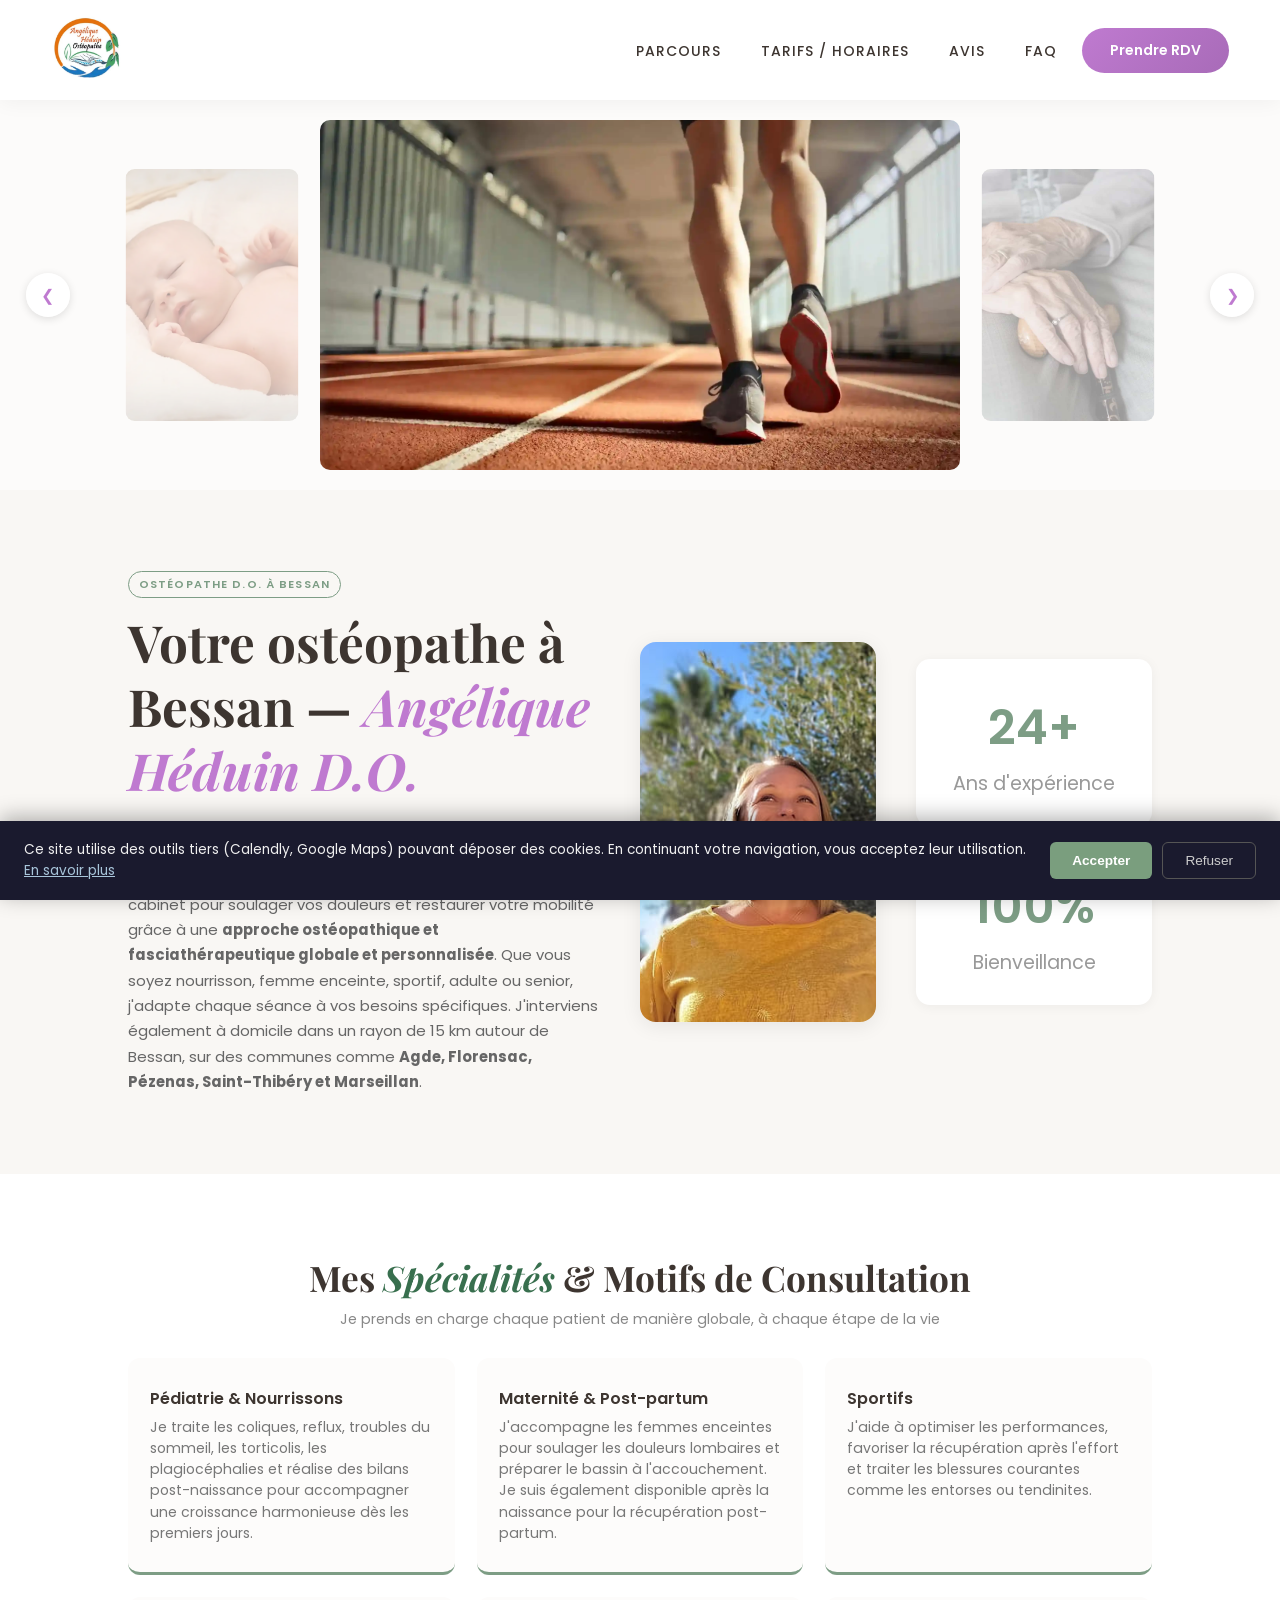
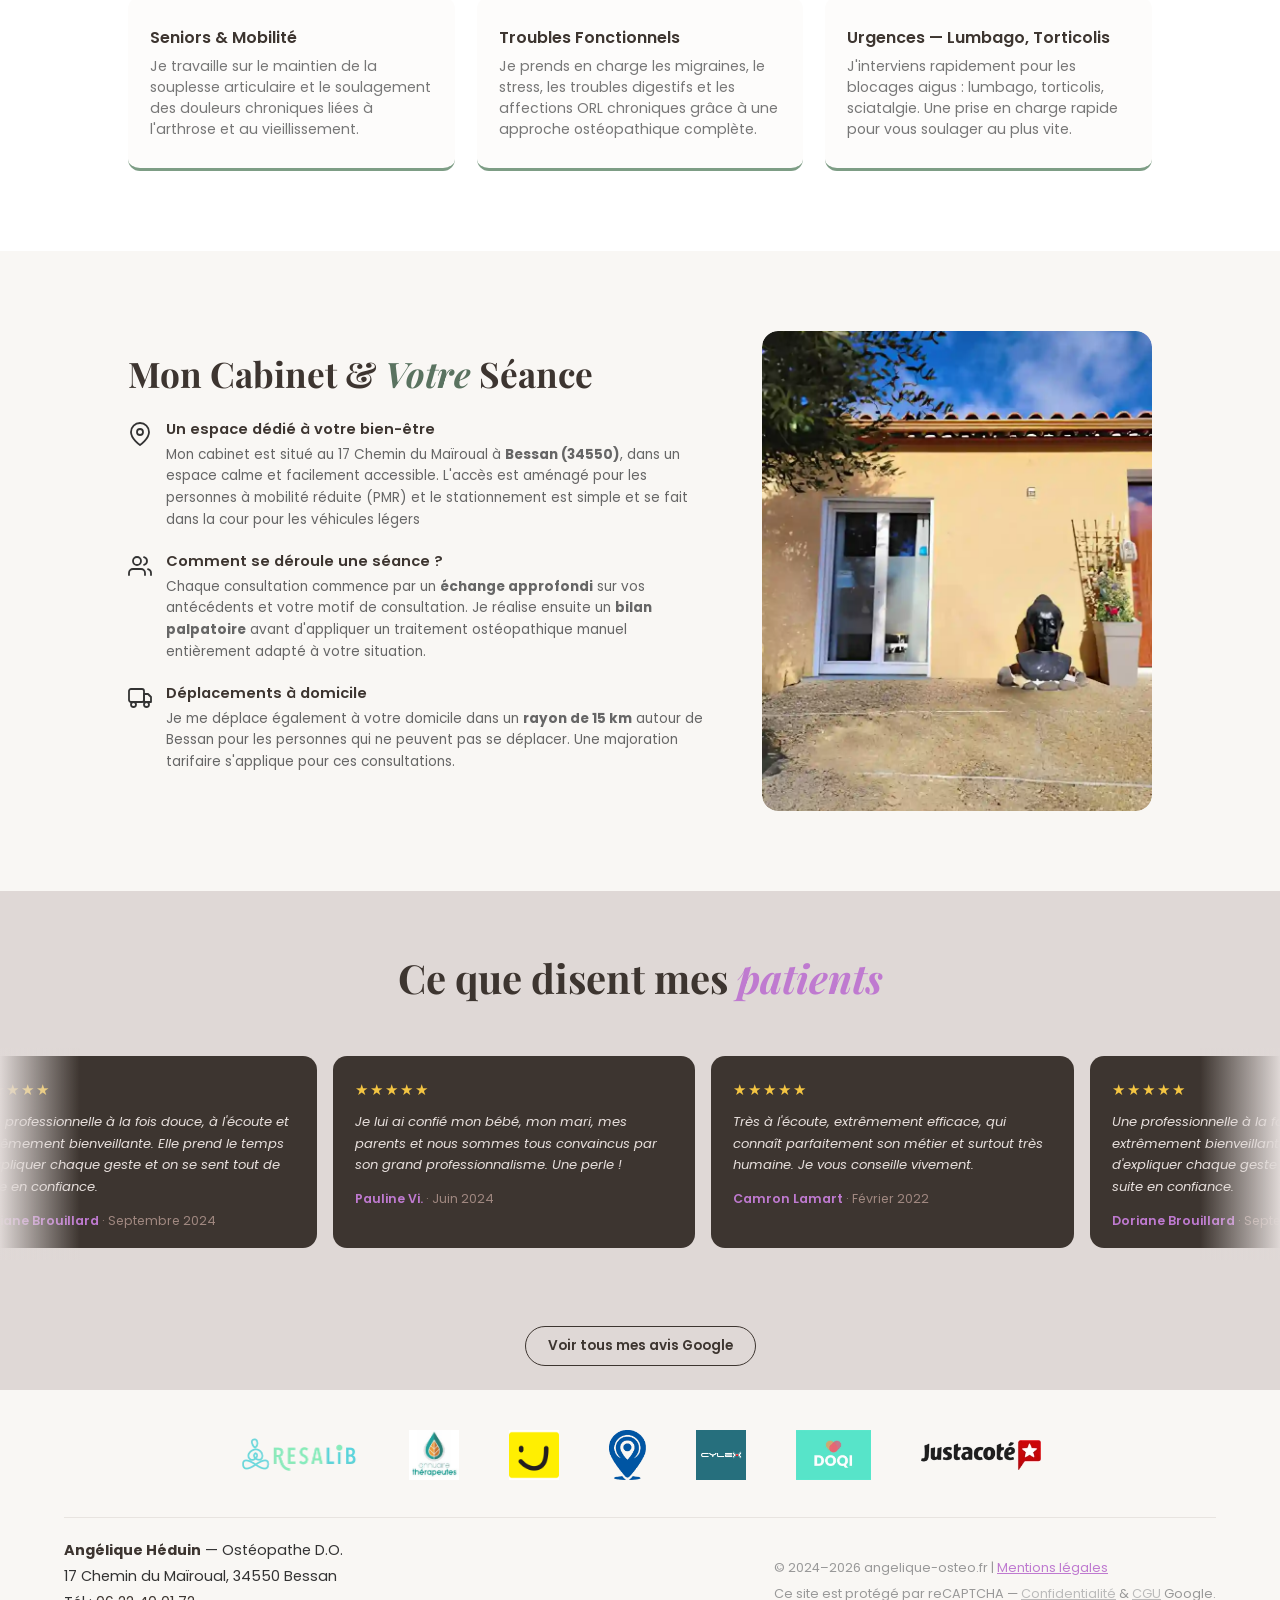
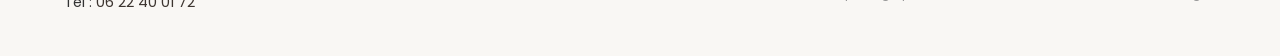
==== commit 6d937bdd: "modification site" ====
--- a/index.html
+++ b/index.html
@@ -523,7 +523,7 @@
         </div>
     </footer>
 
-    <script src="script.js" defer></script>
+    <script src="script.js?v=2" defer></script>
 
 </body>
 </html>
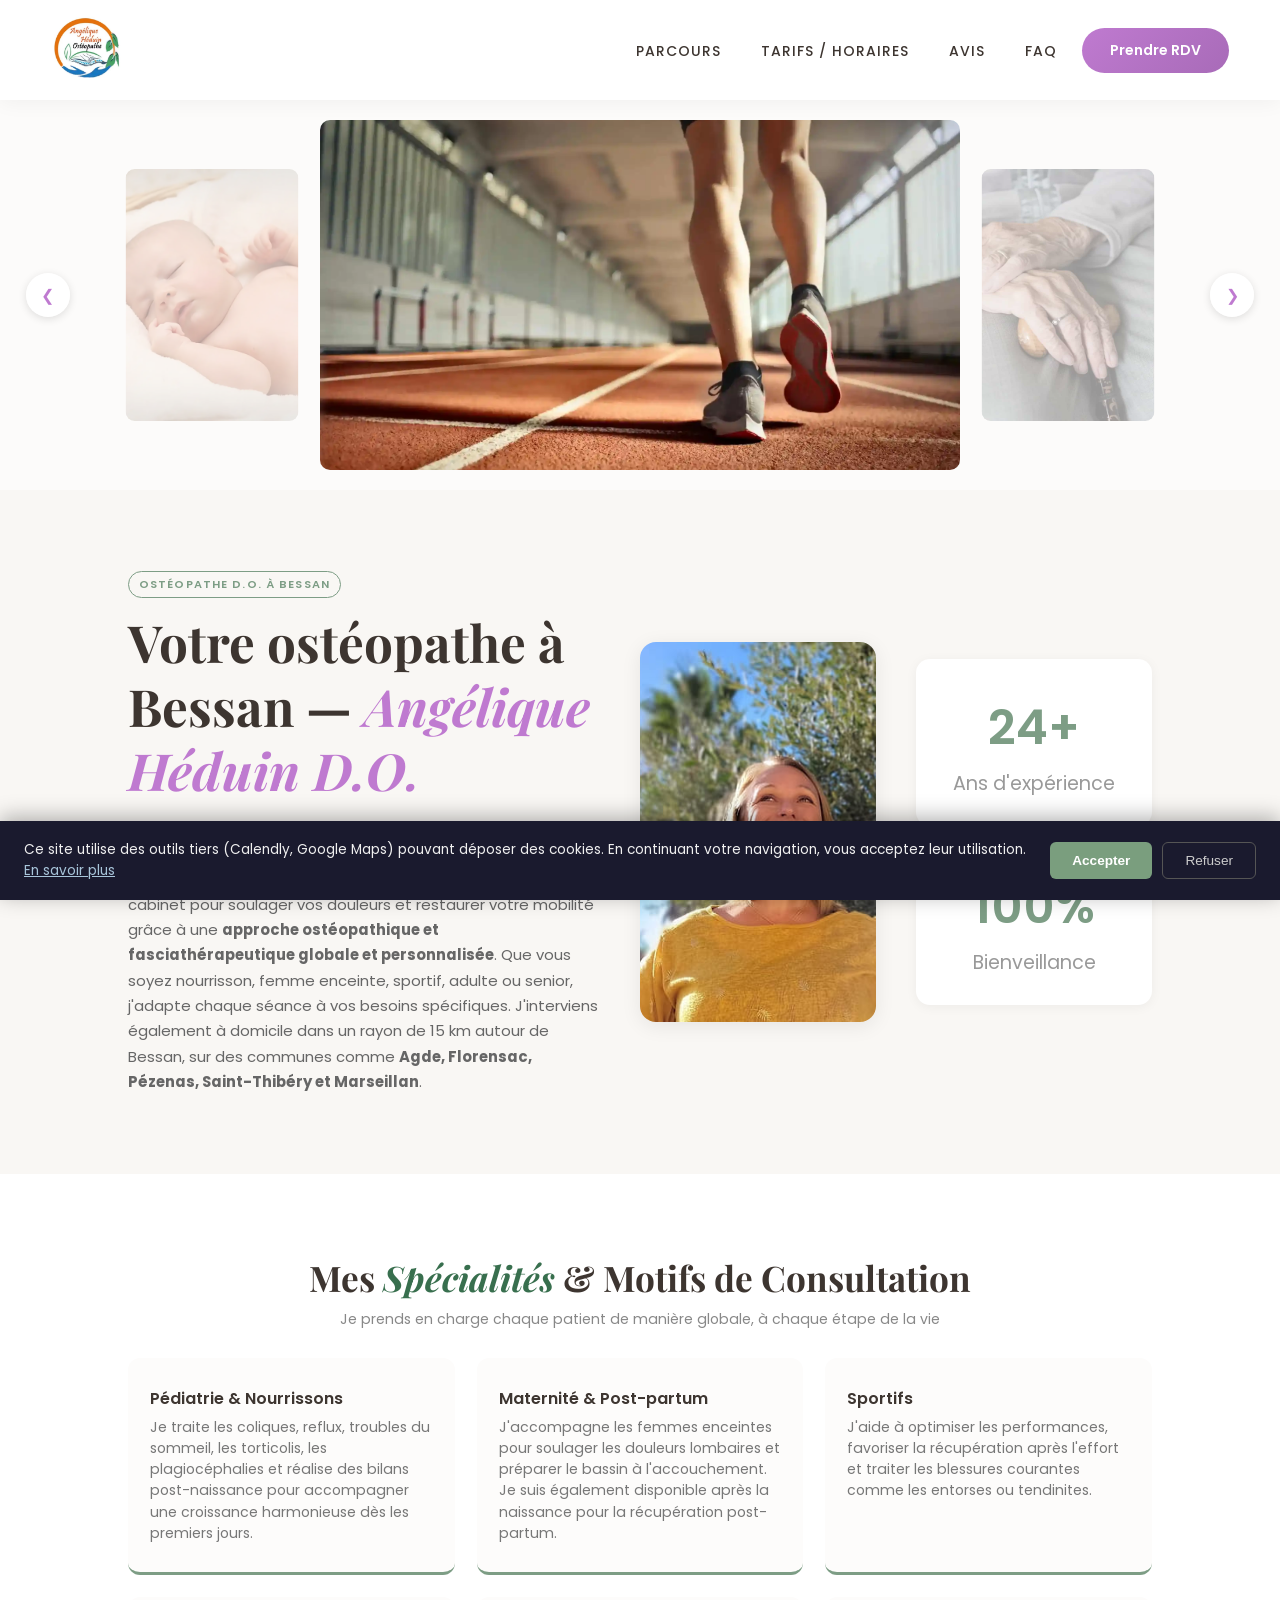
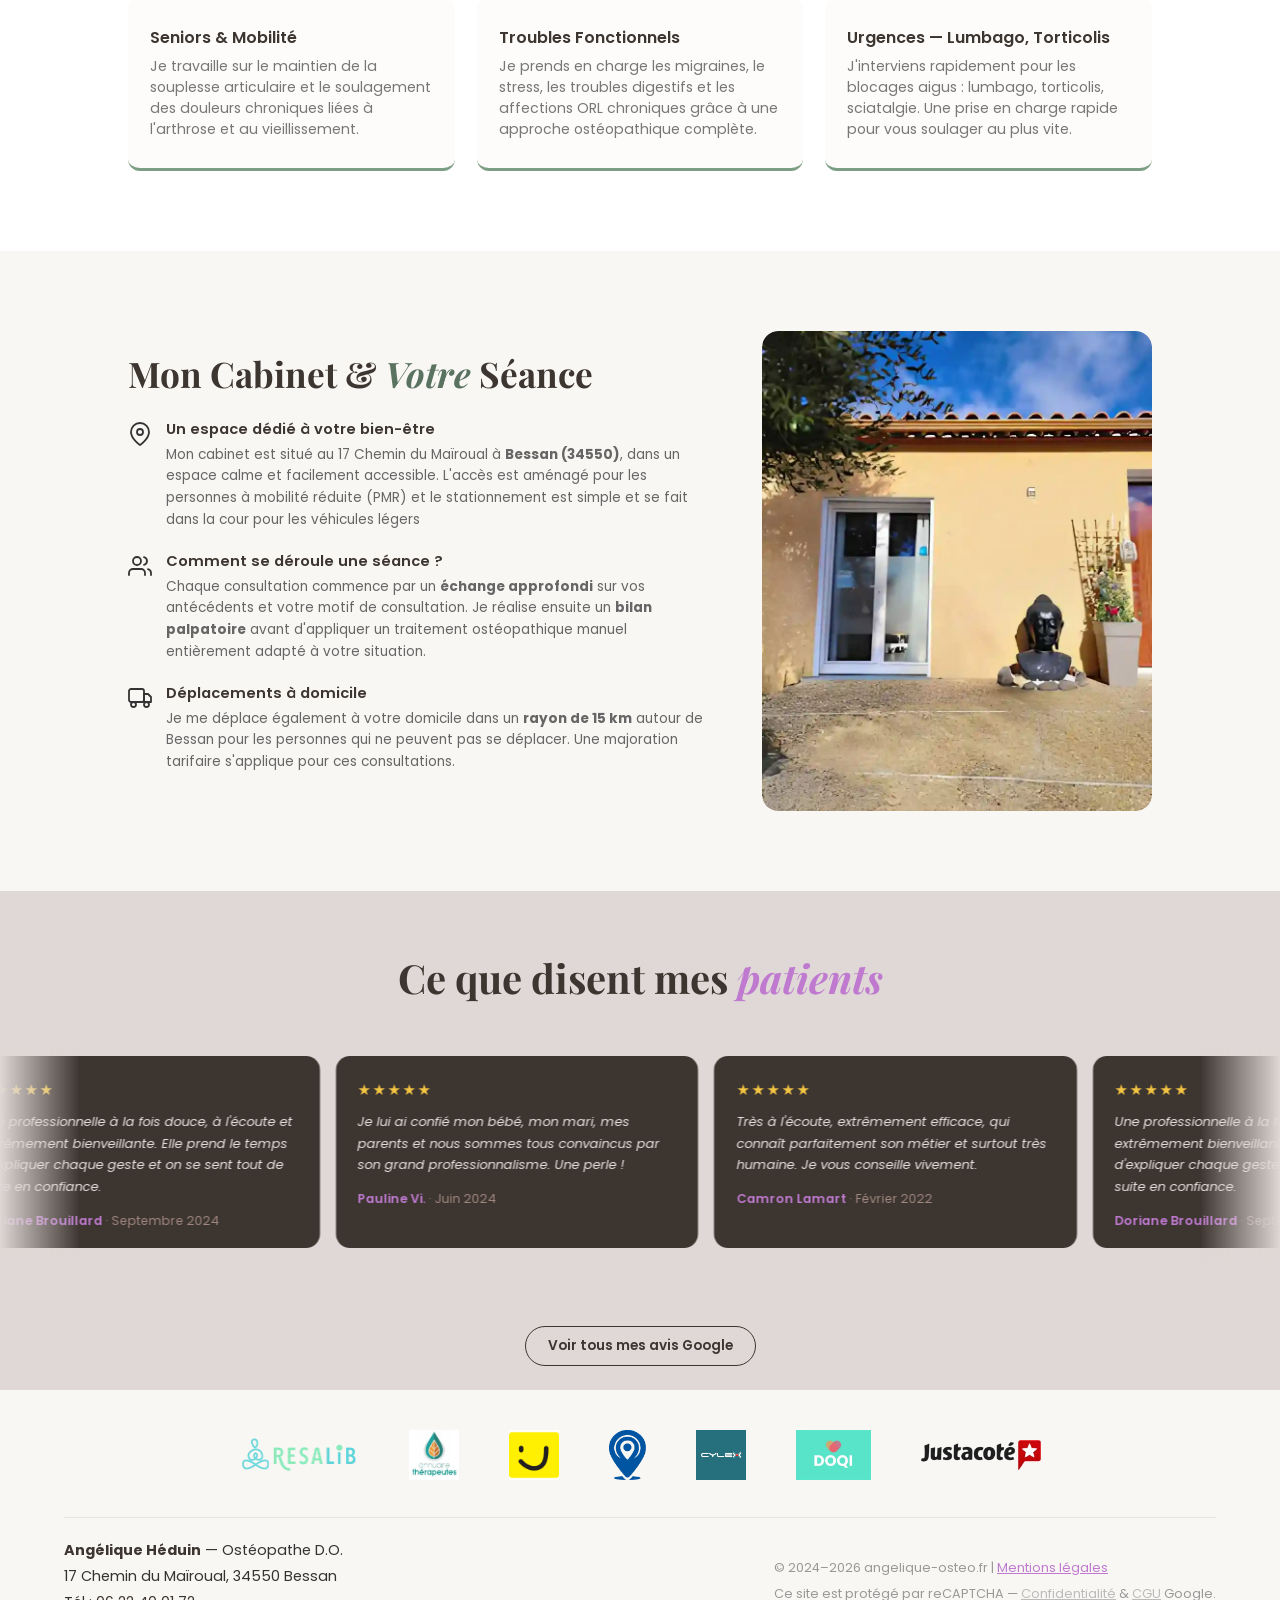
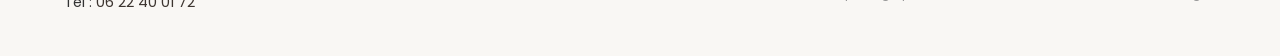
==== commit 05e73598: "modification site" ====
--- a/index.html
+++ b/index.html
@@ -523,7 +523,7 @@
         </div>
     </footer>
 
-    <script src="script.js?v=2" defer></script>
+    <script src="script.js?v=3" defer></script>
 
 </body>
 </html>
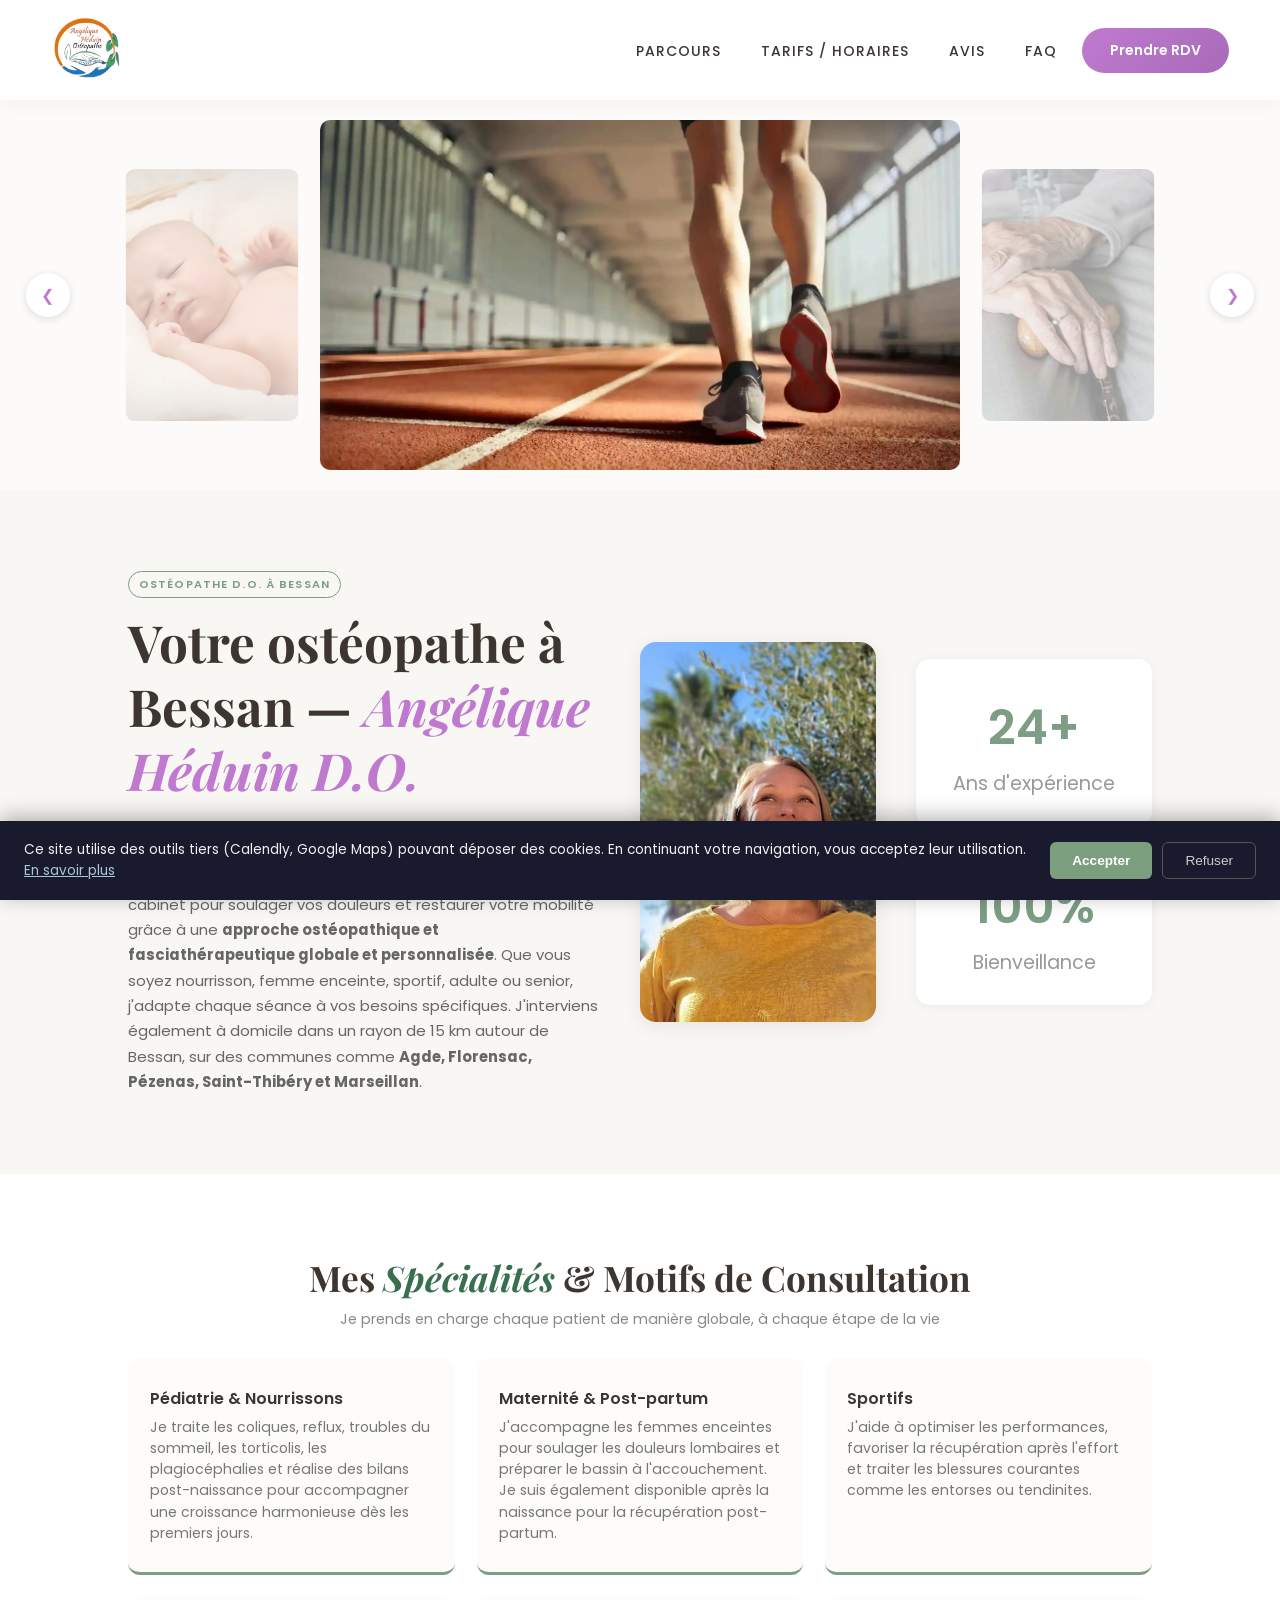
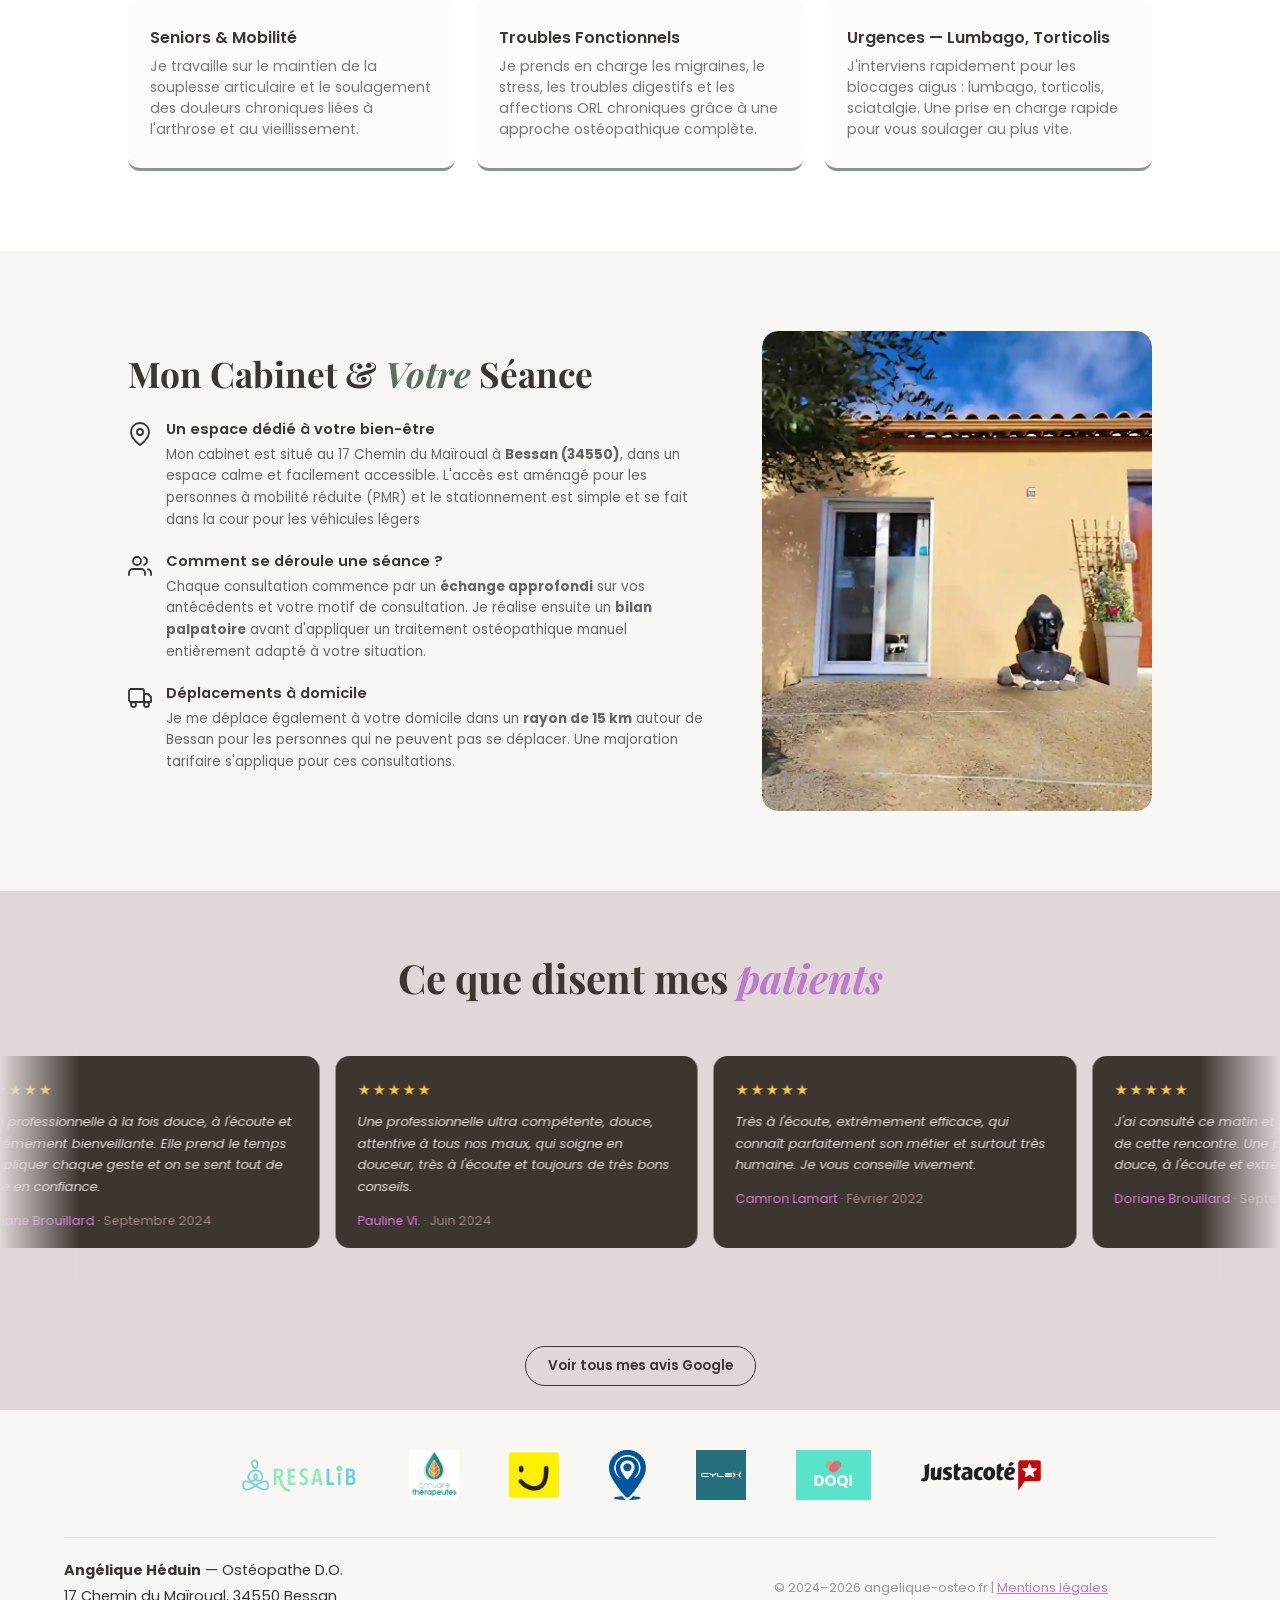
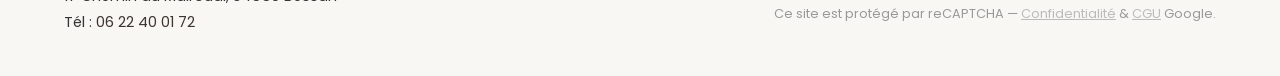
==== commit b41bafd6: "mise à jour site" ====
--- a/index.html
+++ b/index.html
@@ -9,17 +9,13 @@
     <link rel="preconnect" href="https://fonts.gstatic.com" crossorigin>
     <link rel="dns-prefetch" href="https://www.google.com">
     <link rel="dns-prefetch" href="https://calendly.com">
-
-    <!-- FIX #1 : un seul preload pour l'image LCP (sport.webp uniquement) -->
     <link rel="preload" as="image" href="/photos-header/sport.webp" fetchpriority="high">
-
-    <!-- Google Fonts chargé en différé via JS (évite le handler inline bloqué par CSP) -->
     <link rel="preload" id="google-fonts-preload" href="https://fonts.googleapis.com/css2?family=Playfair+Display:ital,wght@0,400;0,600;1,400&family=Poppins:wght@300;400;500;600&display=swap" as="style">
     <noscript><link rel="stylesheet" href="https://fonts.googleapis.com/css2?family=Playfair+Display:ital,wght@0,400;0,600;1,400&family=Poppins:wght@300;400;500;600&display=swap"></noscript>
 
     <!-- === SEO BASE === -->
     <title>Ostéopathe à Bessan — Angélique Héduin D.O.</title>
-    <meta name="description" content="Angélique Héduin, ostéopathe D.O. à Bessan (34550). Nourrissons, femmes enceintes, sportifs, seniors. Cabinet PMR, prise en charge à domicile. Zones : Agde, Pézenas, Béziers, Hérault.">
+    <meta name="description" content="Angélique Héduin, ostéopathe D.O. fasciathérapeute à Bessan (34550). Spécialisée nourrissons, femmes enceintes. Reçoit aussi adultes, sportifs, seniors. Drainage lymphatique, massages seniors. PMR, soins à domicile: Agde, Pézenas, Béziers, Hérault.">
     <meta name="robots" content="index, follow, max-snippet:-1, max-image-preview:large, max-video-preview:-1">
     <meta name="author" content="Angélique Héduin — Ostéopathe D.O.">
     <link rel="canonical" href="https://angelique-osteo.fr/">
@@ -32,16 +28,17 @@
     <meta name="geo.position" content="43.3566598;3.4164462">
     <meta name="ICBM" content="43.3566598, 3.4164462">
 
-    <!-- === FAVICONS (PNG en premier pour compatibilité maximale) === -->
+    <!-- === FAVICONS === -->
     <link rel="icon" href="/favicon.ico" sizes="any">
-    <link rel="icon" type="image/png" href="/photos-header/logo-site.png">
-    <link rel="icon" type="image/webp" href="/photos-header/logo-site.webp">
-    <link rel="apple-touch-icon" href="/photos-header/logo-site.png">
+    <link rel="icon" type="image/svg+xml" href="/photos-header/logo-site.webp">
+    <link rel="icon" type="image/png" sizes="96x96" href="/favicon-96x96.png">
+    <link rel="apple-touch-icon" sizes="180x180" href="/apple-touch-icon.png">
     <meta name="theme-color" content="#7d9d85">
     <link rel="manifest" href="/site.webmanifest">
     <meta name="format-detection" content="telephone=no">
 
-    <!-- === OPEN GRAPH (image jpg pour compatibilité max Facebook/WhatsApp) === -->
+
+    <!-- === OPEN GRAPH === -->
     <meta property="og:type" content="website">
     <meta property="og:locale" content="fr_FR">
     <meta property="og:site_name" content="Angélique Héduin — Ostéopathe D.O.">
@@ -61,13 +58,14 @@
     <meta name="twitter:image" content="https://angelique-osteo.fr/photos-header/sport.jpg">
     <meta name="twitter:image:alt" content="Cabinet d'ostéopathie Angélique Héduin à Bessan">
 
-    <!-- === SCHEMA.ORG — MedicalBusiness === -->
-    <script type="application/ld+json" id="schema-medical-business">
+    <!-- === SCHEMA.ORG — MedicalBusiness (page principale : schéma complet) === -->
+    <script type="application/ld+json">
     {
       "@context": "https://schema.org",
       "@type": "MedicalBusiness",
       "@id": "https://angelique-osteo.fr/#business",
       "name": "Angélique Héduin — Ostéopathe D.O.",
+      "alternateName": ["Angélique Héduin Ostéopathie", "Ostéopathe Bessan", "Ostéopathe Béziers"],
       "url": "https://angelique-osteo.fr",
       "logo": {
         "@type": "ImageObject",
@@ -76,13 +74,19 @@
         "height": 124
       },
       "image": "https://angelique-osteo.fr/photos-header/sport.webp",
-      "description": "Cabinet d'ostéopathie à Bessan. Prise en charge des nourrissons, femmes enceintes, adultes, sportifs et seniors.",
+      "description": "Cabinet d'ostéopathie à Bessan (34550). Prise en charge des nourrissons, bébés, femmes enceintes, adultes, sportifs et seniors. Fasciathérapie, drainage lymphatique. Urgences ostéopathiques. Interventions sur Béziers, Agde, Pézenas et alentours.",
       "telephone": "+33622400172",
+      "priceRange": "60€",
+      "currenciesAccepted": "EUR",
+      "paymentAccepted": "Espèces, Chèque",
+      "medicalSpecialty": ["Osteopathic", "Physiotherapy"],
+      "hasMap": "https://www.google.com/maps/place/Osteopathe+bessan+Ang%C3%A9lique+H%C3%A9duin/@43.3566598,3.4164462,17z",
       "address": {
         "@type": "PostalAddress",
         "streetAddress": "17 Chemin du Maïroual",
         "addressLocality": "Bessan",
         "postalCode": "34550",
+        "addressRegion": "Hérault",
         "addressCountry": "FR"
       },
       "geo": {
@@ -90,12 +94,33 @@
         "latitude": 43.3566598,
         "longitude": 3.4164462
       },
-      "areaServed": [
-        "Bessan","Agde","Béziers","Florensac","Pézenas","Saint-Thibéry","Marseillan","Vias","Montblanc","Pomérols","Nézignan-l'Évêque","Montagnac"
-      ],
       "amenityFeature": [
         { "@type": "LocationFeatureSpecification", "name": "Accès PMR", "value": true },
         { "@type": "LocationFeatureSpecification", "name": "Parking gratuit", "value": true }
+      ],
+      "areaServed": [
+        { "@type": "City", "name": "Bessan",                 "sameAs": "https://www.wikidata.org/wiki/Q1072234" },
+        { "@type": "City", "name": "Béziers",                "sameAs": "https://www.wikidata.org/wiki/Q151423"  },
+        { "@type": "City", "name": "Agde",                   "sameAs": "https://www.wikidata.org/wiki/Q190623"  },
+        { "@type": "City", "name": "Pézenas",                "sameAs": "https://www.wikidata.org/wiki/Q473330"  },
+        { "@type": "City", "name": "Florensac",              "sameAs": "https://www.wikidata.org/wiki/Q1072179" },
+        { "@type": "City", "name": "Marseillan",             "sameAs": "https://www.wikidata.org/wiki/Q633095"  },
+        { "@type": "City", "name": "Vias",                   "sameAs": "https://www.wikidata.org/wiki/Q732103"  },
+        { "@type": "City", "name": "Montblanc",              "sameAs": "https://www.wikidata.org/wiki/Q1108264" },
+        { "@type": "City", "name": "Pomérols",               "sameAs": "https://www.wikidata.org/wiki/Q1148216" },
+        { "@type": "City", "name": "Saint-Thibéry",         "sameAs": "https://www.wikidata.org/wiki/Q200777"  },
+        { "@type": "City", "name": "Montagnac",              "sameAs": "https://www.wikidata.org/wiki/Q665511"  },
+        { "@type": "City", "name": "Sète",                   "sameAs": "https://www.wikidata.org/wiki/Q170707"  },
+        { "@type": "City", "name": "Frontignan",             "sameAs": "https://www.wikidata.org/wiki/Q240898"  },
+        { "@type": "City", "name": "Mèze",                   "sameAs": "https://www.wikidata.org/wiki/Q641249"  },
+        { "@type": "City", "name": "Valras-Plage",           "sameAs": "https://www.wikidata.org/wiki/Q749463"  },
+        { "@type": "City", "name": "Sérignan",               "sameAs": "https://www.wikidata.org/wiki/Q1148006" },
+        { "@type": "City", "name": "Villeneuve-lès-Béziers", "sameAs": "https://www.wikidata.org/wiki/Q1148281" },
+        { "@type": "City", "name": "Sauvian",                "sameAs": "https://www.wikidata.org/wiki/Q923363"  },
+        { "@type": "City", "name": "Boujan-sur-Libron",      "sameAs": "https://www.wikidata.org/wiki/Q1072124" },
+        { "@type": "City", "name": "Cers",                   "sameAs": "https://www.wikidata.org/wiki/Q1072213" },
+        { "@type": "City", "name": "Portiragnes",            "sameAs": "https://www.wikidata.org/wiki/Q1148425" },
+        { "@type": "City", "name": "Nézignan-l'Évêque" }
       ],
       "openingHoursSpecification": [
         {
@@ -111,19 +136,25 @@
           "closes": "13:00"
         }
       ],
-      "priceRange": "60€",
-      "currenciesAccepted": "EUR",
-      "paymentAccepted": "Espèces, Chèque",
-      "medicalSpecialty": "Osteopathic",
-      "hasMap": "https://www.google.com/maps/place/Osteopathe+bessan+Ang%C3%A9lique+H%C3%A9duin/@43.3566598,3.4164462,17z",
+      "knowsAbout": [
+        "Ostéopathie structurelle","Ostéopathie viscérale","Ostéopathie crânienne",
+        "Ostéopathie tissulaire","Ostéopathie douce","Ostéopathie périnatale",
+        "Fasciathérapie","Drainage lymphatique","Massages","Sciatique","Cruralgie",
+        "Lombalgie","Lumbago","Hernie discale","Migraines","Torticolis","Mal de dos",
+        "RGO nourrisson","Coliques nourrisson","Tête plate (plagiocéphalie)",
+        "Troubles du sommeil nourrisson","PMA et fertilité",
+        "Ostéopathie femme enceinte","Ostéopathie bébé","Ostéopathie sportifs","Urgences ostéopathiques"
+      ],
       "hasOfferCatalog": {
         "@type": "OfferCatalog",
         "name": "Consultations d'ostéopathie",
         "itemListElement": [
-          { "@type": "Offer", "itemOffered": { "@type": "Service", "name": "Consultation ostéopathie adulte" }, "price": "60", "priceCurrency": "EUR" },
-          { "@type": "Offer", "itemOffered": { "@type": "Service", "name": "Consultation ostéopathie nourrisson / enfant" }, "price": "60", "priceCurrency": "EUR" },
-          { "@type": "Offer", "itemOffered": { "@type": "Service", "name": "Consultation ostéopathie femme enceinte" }, "price": "60", "priceCurrency": "EUR" },
-          { "@type": "Offer", "itemOffered": { "@type": "Service", "name": "Consultation ostéopathie sportif" }, "price": "60", "priceCurrency": "EUR" }
+          { "@type": "Offer", "itemOffered": { "@type": "Service", "name": "Consultation ostéopathie adulte", "description": "Traitement des douleurs articulaires, musculaires et vertébrales." }, "price": "60", "priceCurrency": "EUR" },
+          { "@type": "Offer", "itemOffered": { "@type": "Service", "name": "Consultation ostéopathie nourrisson et enfant", "description": "Bilan nouveau-né, coliques, tête plate, troubles du sommeil, RGO." }, "price": "60", "priceCurrency": "EUR" },
+          { "@type": "Offer", "itemOffered": { "@type": "Service", "name": "Consultation ostéopathie femme enceinte", "description": "Suivi périnatal, préparation à l'accouchement, douleurs ligamentaires." }, "price": "60", "priceCurrency": "EUR" },
+          { "@type": "Offer", "itemOffered": { "@type": "Service", "name": "Consultation ostéopathie sportif", "description": "Prévention et récupération, traitement des traumatismes sportifs." }, "price": "60", "priceCurrency": "EUR" },
+          { "@type": "Offer", "itemOffered": { "@type": "Service", "name": "Drainage lymphatique manuel", "description": "Réduction des œdèmes, amélioration de la circulation lymphatique." }, "price": "60", "priceCurrency": "EUR" },
+          { "@type": "Offer", "itemOffered": { "@type": "Service", "name": "Fasciathérapie", "description": "Travail en profondeur sur les fascias pour libérer les tensions chroniques." }, "price": "60", "priceCurrency": "EUR" }
         ]
       },
       "sameAs": [
@@ -139,36 +170,23 @@
       "aggregateRating": {
         "@type": "AggregateRating",
         "ratingValue": "5",
-        "reviewCount": "6",
-        "bestRating": "5"
+        "reviewCount": "7",
+        "bestRating": "5",
+        "worstRating": "1"
       },
       "review": [
-        {
-          "@type": "Review",
-          "author": { "@type": "Person", "name": "Doriane Brouillard" },
-          "datePublished": "2024-09-01",
-          "reviewRating": { "@type": "Rating", "ratingValue": "5", "bestRating": "5" },
-          "reviewBody": "Une professionnelle à la fois douce, à l'écoute et extrêmement bienveillante. Elle prend le temps d'expliquer chaque geste et on se sent tout de suite en confiance."
-        },
-        {
-          "@type": "Review",
-          "author": { "@type": "Person", "name": "Pauline Vi" },
-          "datePublished": "2024-06-01",
-          "reviewRating": { "@type": "Rating", "ratingValue": "5", "bestRating": "5" },
-          "reviewBody": "Une professionnelle ultra compétente, douce, attentive. Je lui ai confié mon bébé, mon mari, mes parents et nous sommes tous convaincus par son grand professionnalisme."
-        },
-        {
-          "@type": "Review",
-          "author": { "@type": "Person", "name": "Camron Lamart" },
-          "datePublished": "2022-02-01",
-          "reviewRating": { "@type": "Rating", "ratingValue": "5", "bestRating": "5" },
-          "reviewBody": "Une ostéopathe très à l'écoute, extrêmement efficace, qui connait parfaitement son métier et surtout très humaine."
-        }
+        { "@type": "Review", "author": { "@type": "Person", "name": "Doriane Brouillard" }, "datePublished": "2025-09-01", "reviewRating": { "@type": "Rating", "ratingValue": "5", "bestRating": "5" }, "reviewBody": "Une professionnelle à la fois douce, à l'écoute et extrêmement bienveillante. Elle prend le temps d'expliquer chaque geste et on se sent tout de suite en confiance." },
+        { "@type": "Review", "author": { "@type": "Person", "name": "Pauline Vi." }, "datePublished": "2024-06-01", "reviewRating": { "@type": "Rating", "ratingValue": "5", "bestRating": "5" }, "reviewBody": "Une professionnelle ultra compétente, douce, attentive à tous nos maux, qui soigne en douceur, très à l'écoute et toujours de très bons conseils." },
+        { "@type": "Review", "author": { "@type": "Person", "name": "Eva Couge" }, "datePublished": "2023-10-01", "reviewRating": { "@type": "Rating", "ratingValue": "5", "bestRating": "5" }, "reviewBody": "Une expérience incroyable. Une praticienne d'une douceur et gentillesse qu'il est agréable de recevoir." },
+        { "@type": "Review", "author": { "@type": "Person", "name": "Camron Lamart" }, "datePublished": "2022-02-01", "reviewRating": { "@type": "Rating", "ratingValue": "5", "bestRating": "5" }, "reviewBody": "Très à l'écoute, extrêmement efficace, qui connaît parfaitement son métier et surtout très humaine. Je vous conseille vivement." },
+        { "@type": "Review", "author": { "@type": "Person", "name": "Cindy Radice" }, "datePublished": "2021-02-01", "reviewRating": { "@type": "Rating", "ratingValue": "5", "bestRating": "5" }, "reviewBody": "Je la recommande vivement. Mme Heduin prend le temps et est très à l'écoute. Très observatrice et de très bons conseils pour mon fils." },
+        { "@type": "Review", "author": { "@type": "Person", "name": "Charles-henry Ragot" }, "datePublished": "2019-06-01", "reviewRating": { "@type": "Rating", "ratingValue": "5", "bestRating": "5" }, "reviewBody": "Je n'étais pas un fervent de l'ostéopathie jusqu'au jour où bien bloqué du dos ma compagne m'a fait connaître Angélique Héduin, depuis mes lombaires se portent à merveille." },
+        { "@type": "Review", "author": { "@type": "Person", "name": "Marie-Claude T." }, "datePublished": "2020-04-01", "reviewRating": { "@type": "Rating", "ratingValue": "5", "bestRating": "5" }, "reviewBody": "Angélique est une ostéopathe d'exception. Disponible, réactive et d'une grande douceur. Je recommande sans hésiter." }
       ]
     }
     </script>
 
-<!-- === SCHEMA.ORG — WebSite === -->
+    <!-- === SCHEMA.ORG — WebSite === -->
     <script type="application/ld+json">
     {
       "@context": "https://schema.org",
@@ -176,9 +194,26 @@
       "@id": "https://angelique-osteo.fr/#website",
       "url": "https://angelique-osteo.fr",
       "name": "Angélique Héduin — Ostéopathe D.O.",
-      "description": "Site officiel du cabinet d'ostéopathie d'Angélique Héduin D.O. à Bessan (34550).",
+      "description": "Site officiel du cabinet d'ostéopathie d'Angélique Héduin D.O. à Bessan (34550). Nourrissons, femmes enceintes, sportifs, seniors.",
       "inLanguage": "fr-FR",
       "publisher": { "@id": "https://angelique-osteo.fr/#business" }
+    }
+    </script>
+
+    <!-- === SCHEMA.ORG — WebPage === -->
+    <script type="application/ld+json">
+    {
+      "@context": "https://schema.org",
+      "@type": "WebPage",
+      "@id": "https://angelique-osteo.fr/",
+      "name": "Ostéopathe à Bessan — Angélique Héduin D.O.",
+      "description": "Angélique Héduin, ostéopathe D.O. à Bessan (34550). Nourrissons, femmes enceintes, sportifs, seniors. Urgences ostéopathiques. Fasciathérapie et drainage lymphatique.",
+      "isPartOf": { "@id": "https://angelique-osteo.fr/#website" },
+      "about": { "@id": "https://angelique-osteo.fr/#business" },
+      "breadcrumb": { "@id": "https://angelique-osteo.fr/#breadcrumb" },
+      "author": { "@id": "https://angelique-osteo.fr/#business" },
+      "inLanguage": "fr-FR",
+      "dateModified": "2026-03-24"
     }
     </script>
 
@@ -189,33 +224,12 @@
       "@type": "BreadcrumbList",
       "@id": "https://angelique-osteo.fr/#breadcrumb",
       "itemListElement": [
-        {
-          "@type": "ListItem",
-          "position": 1,
-          "name": "Accueil",
-          "item": "https://angelique-osteo.fr/"
-        }
+        { "@type": "ListItem", "position": 1, "name": "Accueil", "item": "https://angelique-osteo.fr/" }
       ]
     }
     </script>
 
-    <!-- === SCHEMA.ORG — WebPage === -->
-    <script type="application/ld+json">
-    {
-      "@context": "https://schema.org",
-      "@type": "WebPage",
-      "@id": "https://angelique-osteo.fr/",
-      "name": "Ostéopathe à Bessan — Angélique Héduin D.O.",
-      "description": "Angélique Héduin, ostéopathe D.O. à Bessan (34550). Nourrissons, femmes enceintes, sportifs, seniors.",
-      "isPartOf": { "@type": "WebSite", "@id": "https://angelique-osteo.fr/#website" },
-      "breadcrumb": { "@id": "https://angelique-osteo.fr/#breadcrumb" },
-      "author": { "@id": "https://angelique-osteo.fr/#business" },
-      "inLanguage": "fr-FR",
-      "dateModified": "2026-03-16"
-    }
-    </script>
-
-    <!-- === SCHEMA.ORG — FAQPage === -->
+    <!-- === SCHEMA.ORG — FAQPage (questions spécifiques à la page d'accueil) === -->
     <script type="application/ld+json">
     {
       "@context": "https://schema.org",
@@ -224,42 +238,27 @@
         {
           "@type": "Question",
           "name": "Quel est le tarif d'une séance d'ostéopathie à Bessan ?",
-          "acceptedAnswer": {
-            "@type": "Answer",
-            "text": "La séance d'ostéopathie est à 60€, que ce soit pour un adulte, un enfant, un nourrisson ou une femme enceinte. Une majoration s'applique pour les consultations à domicile."
-          }
+          "acceptedAnswer": { "@type": "Answer", "text": "La séance d'ostéopathie est à 60€ pour un adulte, un enfant, un nourrisson ou une femme enceinte. Une majoration s'applique pour les consultations à domicile." }
         },
         {
           "@type": "Question",
           "name": "L'ostéopathie est-elle remboursée par la Sécurité Sociale ?",
-          "acceptedAnswer": {
-            "@type": "Answer",
-            "text": "Les séances ne sont pas prises en charge par la Sécurité Sociale. En revanche, la majorité des mutuelles remboursent tout ou partie des consultations sur présentation d'une facture remise en fin de séance."
-          }
+          "acceptedAnswer": { "@type": "Answer", "text": "Les séances ne sont pas prises en charge par la Sécurité Sociale. En revanche, la majorité des mutuelles remboursent tout ou partie des consultations sur présentation d'une facture remise en fin de séance." }
         },
         {
           "@type": "Question",
-          "name": "Faut-il une ordonnance pour consulter un ostéopathe ?",
-          "acceptedAnswer": {
-            "@type": "Answer",
-            "text": "Non, l'ostéopathe est un praticien de première intention. Vous pouvez consulter directement sans prescription médicale préalable."
-          }
+          "name": "Quelles sont les spécialités d'Angélique Héduin ?",
+          "acceptedAnswer": { "@type": "Answer", "text": "Angélique Héduin est spécialisée en ostéopathie périnatale (femmes enceintes, nourrissons et bébés), fasciathérapie et drainage lymphatique. Elle prend également en charge les sportifs, les seniors et les urgences ostéopathiques (lumbago, sciatique, torticolis)." }
         },
         {
           "@type": "Question",
-          "name": "Quelle est la durée d'une séance d'ostéopathie ?",
-          "acceptedAnswer": {
-            "@type": "Answer",
-            "text": "Une séance dure en moyenne entre 45 minutes et 1 heure. La première consultation est généralement plus longue car elle comprend un bilan approfondi des antécédents médicaux et des habitudes de vie."
-          }
+          "name": "Comment prendre rendez-vous avec l'ostéopathe à Bessan ?",
+          "acceptedAnswer": { "@type": "Answer", "text": "Vous pouvez prendre rendez-vous en ligne via Calendly, ou par téléphone au 06 22 40 01 72. Le cabinet est ouvert du lundi au vendredi de 8h45 à 20h00 et le samedi de 9h00 à 13h00." }
         },
         {
           "@type": "Question",
           "name": "Angélique Héduin se déplace-t-elle à domicile ?",
-          "acceptedAnswer": {
-            "@type": "Answer",
-            "text": "Oui, elle se déplace à domicile dans un rayon de 15 km autour de Bessan pour les personnes qui ne peuvent pas se déplacer. Une majoration tarifaire s'applique pour les déplacements à domicile."
-          }
+          "acceptedAnswer": { "@type": "Answer", "text": "Oui, elle se déplace à domicile dans un rayon de 15 km autour de Bessan pour les personnes qui ne peuvent pas se déplacer (personnes âgées, nouveau-nés, post-opératoire). Une majoration tarifaire s'applique." }
         }
       ]
     }
@@ -267,7 +266,7 @@
 
     <link rel="stylesheet" href="css/index.css">
     <link rel="stylesheet" href="css/cookie.css">
-  <script>try{var _cs=localStorage.getItem('cookie_consent');if(_cs==='accepted'||_cs==='refused'){var _cb=document.getElementById('cookie-banner');if(_cb)_cb.style.display='none';}}catch(e){}</script>
+    <script>try{var _cs=localStorage.getItem('cookie_consent');if(_cs==='accepted'||_cs==='refused'){var _cb=document.getElementById('cookie-banner');if(_cb)_cb.style.display='none';}}catch(e){}</script>
 </head>
 <body>
 
@@ -282,7 +281,7 @@
     <header class="header-section" id="accueil">
         <nav class="navbar" aria-label="Navigation principale">
             <a href="/" class="logo" aria-label="Accueil — Angélique Héduin Ostéopathe">
-                <img src="/photos-header/logo-site.webp" alt="Logo Angélique Héduin Ostéopathe" class="logo-img" width="70" height="62" loading="eager" fetchpriority="high">
+                <img src="/photos-header/logo-site-2.webp" alt="Logo Angélique Héduin Ostéopathe" class="logo-img" width="70" height="62" loading="eager" fetchpriority="high">
             </a>
             <button class="hamburger" id="hamburger" aria-label="Ouvrir le menu" aria-expanded="false" aria-controls="navbar-links">
                 <span aria-hidden="true"></span>
@@ -301,11 +300,8 @@
         <div class="carousel" role="region" aria-label="Galerie de photos du cabinet">
             <div class="carousel-container">
                 <div class="carousel-track">
-                    <!-- FIX #3 : baby.webp reste lazy car pas le LCP -->
                     <img src="photos-header/baby.webp" class="side" alt="Ostéopathie pédiatrique nourrisson Bessan Hérault" loading="lazy" width="300" height="220">
-                    <!-- FIX #3 : utilisation de sport.webp au lieu de sport.jpg pour le LCP -->
                     <img src="photos-header/sport.webp" class="center" alt="Ostéopathie sportive Bessan Agde Hérault" loading="eager" fetchpriority="high" width="600" height="300">
-                    <!-- FIX #3 : utilisation de personnes-agees.webp si disponible, sinon lazy sur le jpg -->
                     <img src="photos-header/personnes-agees.jpg" class="side" alt="Ostéopathie seniors Bessan Hérault" loading="lazy" width="300" height="220">
                 </div>
             </div>
@@ -331,15 +327,7 @@
                     </p>
                 </div>
                 <div class="grid-item portrait-block">
-                    <!-- FIX #3 : portrait chargé en lazy (hors viewport initial sur mobile) -->
-                    <img
-                        src="photos-header/angelique-heduin.jpg"
-                        alt="Angélique Héduin, ostéopathe D.O. à Bessan, Hérault"
-                        class="portrait-img"
-                        loading="lazy"
-                        width="320"
-                        height="400"
-                    >
+                    <img src="photos-header/angelique-heduin.jpg" alt="Angélique Héduin, ostéopathe D.O. à Bessan, Hérault" class="portrait-img" loading="lazy" width="320" height="400">
                 </div>
                 <div class="grid-item info-block">
                     <div class="stat">
@@ -433,39 +421,73 @@
                 <div class="marquee-track" id="marqueeTrack" aria-live="off">
 
                     <div class="marquee-card" itemscope itemtype="https://schema.org/Review">
+                        <div itemprop="itemReviewed" itemscope itemtype="https://schema.org/MedicalBusiness">
+                            <meta itemprop="name" content="Angélique Héduin — Ostéopathe D.O.">
+                            <meta itemprop="url" content="https://angelique-osteo.fr">
+                        </div>
                         <div class="marquee-stars" aria-label="5 étoiles sur 5" role="img">★★★★★</div>
                         <p class="marquee-text" itemprop="reviewBody">Une professionnelle à la fois douce, à l'écoute et extrêmement bienveillante. Elle prend le temps d'expliquer chaque geste et on se sent tout de suite en confiance.</p>
-                        <p class="marquee-author" itemprop="author">Doriane Brouillard <span>· Septembre 2024</span></p>
-                    </div>
-
-                    <div class="marquee-card" itemscope itemtype="https://schema.org/Review">
-                        <div class="marquee-stars" aria-label="5 étoiles sur 5" role="img">★★★★★</div>
-                        <p class="marquee-text" itemprop="reviewBody">Je lui ai confié mon bébé, mon mari, mes parents et nous sommes tous convaincus par son grand professionnalisme. Une perle !</p>
-                        <p class="marquee-author" itemprop="author">Pauline Vi. <span>· Juin 2024</span></p>
-                    </div>
-
-                    <div class="marquee-card" itemscope itemtype="https://schema.org/Review">
+                        <p class="marquee-author" itemprop="author" itemscope itemtype="https://schema.org/Person"><span itemprop="name" style="color: rgb(223, 119, 228);">Doriane Brouillard</span> <span>· Septembre 2024</span></p>
+                    </div>
+
+                    <div class="marquee-card" itemscope itemtype="https://schema.org/Review">
+                        <div itemprop="itemReviewed" itemscope itemtype="https://schema.org/MedicalBusiness">
+                            <meta itemprop="name" content="Angélique Héduin — Ostéopathe D.O.">
+                            <meta itemprop="url" content="https://angelique-osteo.fr">
+                        </div>
+                        <div class="marquee-stars" aria-label="5 étoiles sur 5" role="img">★★★★★</div>
+                        <p class="marquee-text" itemprop="reviewBody">Une professionnelle ultra compétente, douce, attentive à tous nos maux, qui soigne en douceur, très à l'écoute et toujours de très bons conseils.</p>
+                        <p class="marquee-author" itemprop="author" itemscope itemtype="https://schema.org/Person"><span itemprop="name" style="color: rgb(223, 119, 228);">Pauline Vi.</span> <span>· Juin 2024</span></p>
+                    </div>
+
+                    <div class="marquee-card" itemscope itemtype="https://schema.org/Review">
+                        <div itemprop="itemReviewed" itemscope itemtype="https://schema.org/MedicalBusiness">
+                            <meta itemprop="name" content="Angélique Héduin — Ostéopathe D.O.">
+                            <meta itemprop="url" content="https://angelique-osteo.fr">
+                        </div>
                         <div class="marquee-stars" aria-label="5 étoiles sur 5" role="img">★★★★★</div>
                         <p class="marquee-text" itemprop="reviewBody">Très à l'écoute, extrêmement efficace, qui connaît parfaitement son métier et surtout très humaine. Je vous conseille vivement.</p>
-                        <p class="marquee-author" itemprop="author">Camron Lamart <span>· Février 2022</span></p>
-                    </div>
-
-                    <div class="marquee-card" aria-hidden="true">
-                        <div class="marquee-stars">★★★★★</div>
-                        <p class="marquee-text">Une professionnelle à la fois douce, à l'écoute et extrêmement bienveillante. Elle prend le temps d'expliquer chaque geste et on se sent tout de suite en confiance.</p>
-                        <p class="marquee-author">Doriane Brouillard <span>· Septembre 2024</span></p>
-                    </div>
-
-                    <div class="marquee-card" aria-hidden="true">
-                        <div class="marquee-stars">★★★★★</div>
-                        <p class="marquee-text">Je lui ai confié mon bébé, mon mari, mes parents et nous sommes tous convaincus par son grand professionnalisme. Une perle !</p>
-                        <p class="marquee-author">Pauline Vi. <span>· Juin 2024</span></p>
-                    </div>
-
-                    <div class="marquee-card" aria-hidden="true">
-                        <div class="marquee-stars">★★★★★</div>
-                        <p class="marquee-text">Très à l'écoute, extrêmement efficace, qui connaît parfaitement son métier et surtout très humaine. Je vous conseille vivement.</p>
-                        <p class="marquee-author">Camron Lamart <span>· Février 2022</span></p>
+                        <p class="marquee-author" itemprop="author" itemscope itemtype="https://schema.org/Person"><span itemprop="name" style="color: rgb(223, 119, 228);">Camron Lamart</span> <span>· Février 2022</span></p>
+                    </div>
+
+                    <div class="marquee-card" itemscope itemtype="https://schema.org/Review">
+                        <div itemprop="itemReviewed" itemscope itemtype="https://schema.org/MedicalBusiness">
+                            <meta itemprop="name" content="Angélique Héduin — Ostéopathe D.O.">
+                            <meta itemprop="url" content="https://angelique-osteo.fr">
+                        </div>
+                        <div class="marquee-stars" aria-label="5 étoiles sur 5" role="img">★★★★★</div>
+                        <p class="marquee-text" itemprop="reviewBody">J'ai consulté ce matin et je suis vraiment ravie de cette rencontre. Une professionnelle à la fois douce, à l'écoute et extrêmement bienveillante.</p>
+                        <p class="marquee-author" itemprop="author" itemscope itemtype="https://schema.org/Person"><span itemprop="name" style="color: rgb(223, 119, 228);">Doriane Brouillard</span> <span>· Septembre 2025</span></p>
+                    </div>
+
+                    <div class="marquee-card" itemscope itemtype="https://schema.org/Review">
+                        <div itemprop="itemReviewed" itemscope itemtype="https://schema.org/MedicalBusiness">
+                            <meta itemprop="name" content="Angélique Héduin — Ostéopathe D.O.">
+                            <meta itemprop="url" content="https://angelique-osteo.fr">
+                        </div>
+                        <div class="marquee-stars" aria-label="5 étoiles sur 5" role="img">★★★★★</div>
+                        <p class="marquee-text" itemprop="reviewBody">Une expérience Incroyable. Une praticienne d'une douceur et gentillesse qu'il est agréable de recevoir.</p>
+                        <p class="marquee-author" itemprop="author" itemscope itemtype="https://schema.org/Person"><span itemprop="name" style="color: rgb(223, 119, 228);">Eva Couge</span> <span>· Octobre 2023</span></p>
+                    </div>
+
+                    <div class="marquee-card" itemscope itemtype="https://schema.org/Review">
+                        <div itemprop="itemReviewed" itemscope itemtype="https://schema.org/MedicalBusiness">
+                            <meta itemprop="name" content="Angélique Héduin — Ostéopathe D.O.">
+                            <meta itemprop="url" content="https://angelique-osteo.fr">
+                        </div>
+                        <div class="marquee-stars" aria-label="5 étoiles sur 5" role="img">★★★★★</div>
+                        <p class="marquee-text" itemprop="reviewBody">Je n'étais pas un fervent de l'ostéopathie jusqu'au jour où bien bloqué du dos ma compagne m'a fait connaître Angélique HEDUIN, depuis mes lombaires se portent à merveille.</p>
+                        <p class="marquee-author" itemprop="author" itemscope itemtype="https://schema.org/Person"><span itemprop="name" style="color: rgb(223, 119, 228);">Charles-henry Ragot</span> <span>· Juin 2019</span></p>
+                    </div>
+
+                    <div class="marquee-card" itemscope itemtype="https://schema.org/Review">
+                        <div itemprop="itemReviewed" itemscope itemtype="https://schema.org/MedicalBusiness">
+                            <meta itemprop="name" content="Angélique Héduin — Ostéopathe D.O.">
+                            <meta itemprop="url" content="https://angelique-osteo.fr">
+                        </div>
+                        <div class="marquee-stars" aria-label="5 étoiles sur 5" role="img">★★★★★</div>
+                        <p class="marquee-text" itemprop="reviewBody">Je la recommande vivement. Mme Heduin prend le temps et est très à l'écoute. Très observatrice et de très bons conseils pour mon fils.</p>
+                        <p class="marquee-author" itemprop="author" itemscope itemtype="https://schema.org/Person"><span itemprop="name" style="color: rgb(223, 119, 228);">Cindy Radice</span> <span>· Février 2021</span></p>
                     </div>
 
                 </div>
@@ -494,7 +516,18 @@
                 <svg width="20" height="20" viewBox="0 0 24 24" fill="none" stroke="currentColor" stroke-width="1.8" stroke-linecap="round" stroke-linejoin="round" aria-hidden="true" focusable="false"><path d="M22 16.92v3a2 2 0 0 1-2.18 2 19.79 19.79 0 0 1-8.63-3.07A19.5 19.5 0 0 1 4.69 13a19.79 19.79 0 0 1-3.07-8.67A2 2 0 0 1 3.6 2h3a2 2 0 0 1 2 1.72 12.84 12.84 0 0 0 .7 2.81 2 2 0 0 1-.45 2.11L8.09 9.91a16 16 0 0 0 6 6l1.27-1.27a2 2 0 0 1 2.11-.45 12.84 12.84 0 0 0 2.81.7A2 2 0 0 1 22 16.92z"/></svg>
                 <span>Appeler</span>
             </a>
+            <div class="floating-action-btn floating-color-btn" id="btnColorMode" role="button" tabindex="0" aria-haspopup="true" aria-expanded="false" aria-label="Choisir le mode couleur">
+                <svg width="20" height="20" viewBox="0 0 24 24" fill="none" stroke="currentColor" stroke-width="1.8" stroke-linecap="round" stroke-linejoin="round" aria-hidden="true" focusable="false"><circle cx="12" cy="12" r="10"/><circle cx="12" cy="12" r="4"/><line x1="12" y1="2" x2="12" y2="4"/><line x1="12" y1="20" x2="12" y2="22"/><line x1="2" y1="12" x2="4" y2="12"/><line x1="20" y1="12" x2="22" y2="12"/></svg>
+                <span id="colorModeLabel">Mode couleur</span>
+            </div>
         </nav>
+        <div id="colorModePanel" class="color-mode-panel" role="menu" aria-label="Choisir un mode couleur">
+            <div class="color-mode-title">Choisir un thème</div>
+            <button class="color-mode-option" data-theme="light" role="menuitem"><span class="color-mode-swatch" style="background:#fcfbfa;border:1.5px solid #ddd;"></span><span>Clair <span class="color-mode-check" id="check-light">✓</span></span></button>
+            <button class="color-mode-option" data-theme="dark-brown" role="menuitem"><span class="color-mode-swatch" style="background:#3b3b3b;"></span><span>Nuit profonde <span class="color-mode-check" id="check-dark-brown"></span></span></button>
+            <button class="color-mode-option" data-theme="dark-green" role="menuitem"><span class="color-mode-swatch" style="background:#155110;"></span><span>Ardoise verte <span class="color-mode-check" id="check-dark-green"></span></span></button>
+            <button class="color-mode-option" data-theme="dark-purple" role="menuitem"><span class="color-mode-swatch" style="background:#4a3466;"></span><span>Prune doux <span class="color-mode-check" id="check-dark-purple"></span></span></button>
+        </div>
         <button class="help-toggle" id="helpBtn" aria-label="Aide et contact" aria-expanded="false" aria-controls="floating-actions"><span aria-hidden="true">?</span></button>
     </div>
 
@@ -523,7 +556,7 @@
         </div>
     </footer>
 
-    <script src="script.js?v=3" defer></script>
+    <script src="script.js?v=7" defer></script>
 
 </body>
 </html>
--- a/css/index.css
+++ b/css/index.css
@@ -926,4 +926,496 @@
 .recaptcha-mention a {
     color:#bbb;
     text-decoration:underline
+}
+/* ============================================================
+   MODES COULEUR — Thèmes sombres
+   ============================================================ */
+
+/* --- Bouton Mode couleur dans le helper --- */
+.floating-color-btn {
+    cursor:pointer;
+    user-select:none
+}
+
+.floating-color-btn:hover {
+    background:#f5f5f5
+}
+
+/* --- Panel de sélection --- */
+.color-mode-panel {
+    display:none;
+    flex-direction:column;
+    gap:4px;
+    background:#fff;
+    border:1px solid #e0e0e0;
+    border-radius:16px;
+    padding:12px 10px;
+    margin-bottom:8px;
+    box-shadow:0 4px 18px rgba(0,0,0,0.10);
+    min-width:180px;
+    align-self:flex-end
+}
+
+.color-mode-panel.open {
+    display:flex
+}
+
+.color-mode-title {
+    font-size:11px;
+    font-weight:600;
+    color:#888;
+    letter-spacing:0.8px;
+    text-transform:uppercase;
+    padding:0 6px 6px;
+    border-bottom:1px solid #f0ece8;
+    margin-bottom:4px
+}
+
+.color-mode-option {
+    display:flex;
+    align-items:center;
+    gap:10px;
+    background:none;
+    border:none;
+    border-radius:10px;
+    padding:8px 10px;
+    font-size:13px;
+    font-weight:500;
+    color:#3d3530;
+    cursor:pointer;
+    text-align:left;
+    width:100%;
+    transition:background 0.15s
+}
+
+.color-mode-option:hover {
+    background:#f5f5f5
+}
+
+.color-mode-swatch {
+    width:18px;
+    height:18px;
+    border-radius:50%;
+    flex-shrink:0;
+    display:inline-block
+}
+
+.color-mode-check {
+    color:#7d9d85;
+    font-size:12px;
+    margin-left:4px
+}
+
+/* ============================================================
+   THÈME : Nuit profonde (dark-brown)
+   ============================================================ */
+body.theme-dark-brown {
+    background-color:#1a1614;
+    color:#e8e0dd
+}
+body.theme-dark-brown main p {
+    color: rgb(173, 161, 142)
+}
+body.theme-dark-brown .navbar {
+    background-color:rgba(26,22,20,0.97);
+    box-shadow:0 2px 20px rgba(0,0,0,0.3);
+    border-bottom:1px solid #2e2825
+}
+body.theme-dark-brown .navbar-links a,
+body.theme-dark-brown .hamburger span {
+    color:#e8e0dd
+}
+body.theme-dark-brown .navbar-links a:hover {
+    color:#7d9d85;
+    background:none
+}
+body.theme-dark-brown .prev, body.theme-dark-brown .next{
+    background-color: rgb(92, 92, 90);
+    color: black
+}
+body.theme-dark-brown .description,
+body.theme-dark-brown .specialites-seo,
+body.theme-dark-brown .infos-cabinet {
+    background-color:#1a1614
+}
+body.theme-dark-brown .navbar-links {
+    background-color:rgba(26,22,20,0.98);
+    border-top:1px solid #2e2825
+}
+body.theme-dark-brown h1,body.theme-dark-brown h2,body.theme-dark-brown h3 {
+    color:#e8e0dd
+}
+body.theme-dark-brown p,body.theme-dark-brown li {
+    color:#a08880
+}
+body.theme-dark-brown .tag {
+    background:#2e2825;
+    color:#7d9d85
+}
+body.theme-dark-brown .tagline {
+    color:#7d9d85
+}
+body.theme-dark-brown .spec-item {
+    background:#231f1c;
+    border-color:#2e2825
+}
+body.theme-dark-brown .info-card,
+body.theme-dark-brown .timeline-content,
+body.theme-dark-brown .hero-bio,
+body.theme-dark-brown .faq-item {
+    background:#231f1c;
+    border-color:#2e2825
+}
+body.theme-dark-brown .faq-question {
+    color:#e8e0dd
+}
+body.theme-dark-brown .infos-cabinet,
+body.theme-dark-brown .cabinet-content {
+    background-color:#1a1614
+}
+body.theme-dark-brown .avis-section {
+    background-color:#231f1c
+}
+body.theme-dark-brown .marquee-outer::before {
+    background:linear-gradient(to right,#231f1c,transparent)
+}
+body.theme-dark-brown .marquee-outer::after {
+    background:linear-gradient(to left,#231f1c,transparent)
+}
+body.theme-dark-brown .avis-google-externe {
+    background-color:#14110f
+}
+body.theme-dark-brown .avis-google-externe a {
+    color:#e8e0dd;
+    border-color:#584d47
+}
+body.theme-dark-brown .avis-google-externe a:hover {
+    background-color: #584d49;
+}
+body.theme-dark-brown .site-footer {
+    background:#141110;
+    border-top:1px solid #2e2825
+}
+body.theme-dark-brown .footer-bottom {
+    border-top:1px solid #2e2825
+}
+body.theme-dark-brown .footer-info p,
+body.theme-dark-brown .footer-info a,
+body.theme-dark-brown .footer-info strong {
+    color:#a08880
+}
+body.theme-dark-brown .page-blur-overlay {
+    background:rgba(26,22,20,0.7)
+}
+body.theme-dark-brown .floating-action-btn {
+    background:#231f1c;
+    border-color:#2e2825;
+    color:#e8e0dd
+}
+body.theme-dark-brown .marquee-card {
+    background-color: rgb(26, 23, 19);
+}
+body.theme-dark-brown .marquee-card p {
+    color: rgb(255, 255, 255);
+}
+body.theme-dark-brown .floating-action-btn:hover {
+    background:#2e2825
+}
+body.theme-dark-brown .color-mode-panel {
+    background:#231f1c;
+    border-color:#2e2825
+}
+body.theme-dark-brown .stat {
+    background-color: #0a0906;
+    border: 3px solid rgb(121, 120, 120);
+}
+body.theme-dark-brown .color-mode-title {
+    color:#665a57;
+    border-bottom-color:#2e2825
+}
+body.theme-dark-brown .color-mode-option {
+    color:#e8e0dd
+}
+body.theme-dark-brown .color-mode-option:hover {
+    background:#2e2825
+}
+body.theme-dark-brown .circle-1,
+body.theme-dark-brown .circle-2 {
+    opacity:0.04
+}
+
+/* ============================================================
+   THÈME : Ardoise verte (dark-green)
+   ============================================================ */
+body.theme-dark-green {
+    background-color:#141c18;
+    color:#d4e8da
+}
+body.theme-dark-green main p {
+    color: rgb(161, 187, 161)
+}
+body.theme-dark-green .navbar {
+    background-color:rgba(20,28,24,0.97);
+    box-shadow:0 2px 20px rgba(0,0,0,0.3);
+    border-bottom:1px solid #1e2e25
+}
+body.theme-dark-green .navbar-links a,
+body.theme-dark-green .hamburger span {
+    color:#d4e8da
+}
+body.theme-dark-green .navbar-links a:hover {
+    color:#7d9d85;
+    background:none
+}
+body.theme-dark-green .navbar-links {
+    background-color:rgba(20,28,24,0.98);
+    border-top:1px solid #1e2e25
+}
+body.theme-dark-green .prev,body.theme-dark-green .next{
+    background-color: rgb(112, 131, 116);
+    color: rgb(1, 60, 1)
+}
+body.theme-dark-green .description,
+body.theme-dark-green .specialites-seo,
+body.theme-dark-green .infos-cabinet {
+    background-color:#141c18
+}
+body.theme-dark-green h1,body.theme-dark-green h2,body.theme-dark-green h3 {
+    color:#d4e8da
+}
+body.theme-dark-green .marquee-card {
+    background-color: rgb(19, 26, 19);
+}
+body.theme-dark-green .marquee-card p {
+    color: rgb(255, 255, 255);
+}
+body.theme-dark-green p,body.theme-dark-green li {
+    color:#5a7a62
+}
+body.theme-dark-green .tag {
+    background:#1e2e25;
+    color:#7d9d85
+}
+body.theme-dark-green .tagline {
+    color:#7d9d85
+}
+body.theme-dark-green .spec-item {
+    background:#1a2820;
+    border-color:#1e2e25
+}
+body.theme-dark-green .info-card,
+body.theme-dark-green .timeline-content,
+body.theme-dark-green .hero-bio,
+body.theme-dark-green .faq-item {
+    background:#1a2820;
+    border-color:#1e2e25
+}
+body.theme-dark-green .faq-question {
+    color:#d4e8da
+}
+body.theme-dark-green .stat {
+    background-color: #16211354;
+    border: 3px solid rgb(121, 120, 120);
+}
+body.theme-dark-green .infos-cabinet,
+body.theme-dark-green .cabinet-content {
+    background-color:#141c18
+}
+body.theme-dark-green .avis-section {
+    background-color:#1a2820
+}
+body.theme-dark-green .marquee-outer::before {
+    background:linear-gradient(to right,#1a2820,transparent)
+}
+body.theme-dark-green .marquee-outer::after {
+    background:linear-gradient(to left,#1a2820,transparent)
+}
+body.theme-dark-green .avis-google-externe {
+    background-color:#0f1512
+}
+body.theme-dark-green .avis-google-externe a {
+    color:#d4e8da;
+    border-color:#3f5f4d
+}
+body.theme-dark-green .avis-google-externe a:hover {
+    background-color: #3c6249;
+}
+body.theme-dark-green .site-footer {
+    background:#0f1611;
+    border-top:1px solid #1e2e25
+}
+body.theme-dark-green .footer-bottom {
+    border-top:1px solid #1e2e25
+}
+body.theme-dark-green .footer-info p,
+body.theme-dark-green .footer-info a,
+body.theme-dark-green .footer-info strong {
+    color:#5a7a62
+}
+body.theme-dark-green .page-blur-overlay {
+    background:rgba(20,28,24,0.7)
+}
+body.theme-dark-green .floating-action-btn {
+    background:#1a2820;
+    border-color:#1e2e25;
+    color:#d4e8da
+}
+body.theme-dark-green .floating-action-btn:hover {
+    background:#1e2e25
+}
+body.theme-dark-green .color-mode-panel {
+    background:#1a2820;
+    border-color:#1e2e25
+}
+body.theme-dark-green .color-mode-title {
+    color:#2e4a35;
+    border-bottom-color:#1e2e25
+}
+body.theme-dark-green .color-mode-option {
+    color:#d4e8da
+}
+body.theme-dark-green .color-mode-option:hover {
+    background:#1e2e25
+}
+body.theme-dark-green .circle-1,
+body.theme-dark-green .circle-2 {
+    opacity:0.04
+}
+
+/* ============================================================
+   THÈME : Prune doux (dark-purple)
+   ============================================================ */
+body.theme-dark-purple {
+    background-color:#1c1624;
+    color:#e8dff0
+}
+body.theme-dark-purple main p {
+    color: rgb(194, 171, 196)
+}
+body.theme-dark-purple .navbar {
+    background-color:rgba(28,22,36,0.97);
+    box-shadow:0 2px 20px rgba(0,0,0,0.3);
+    border-bottom:1px solid #2a1e35
+}
+body.theme-dark-purple .navbar-links a,
+body.theme-dark-purple .hamburger span {
+    color:#e8dff0
+}
+body.theme-dark-purple .navbar-links a:hover {
+    color:#bf7ad0;
+    background:none
+}
+body.theme-dark-purple .navbar-links {
+    background-color:rgba(28,22,36,0.98);
+    border-top:1px solid #2a1e35
+}
+body.theme-dark-purple .prev,body.theme-dark-purple .next{
+    background-color: rgba(184, 161, 195, 0.586);
+    color: rgb(83, 3, 110)
+}
+body.theme-dark-purple .description,
+body.theme-dark-purple .specialites-seo,
+body.theme-dark-purple .infos-cabinet {
+    background-color:#1c1624
+}
+body.theme-dark-purple h1,body.theme-dark-purple h2,body.theme-dark-purple h3 {
+    color:#e8dff0
+}
+body.theme-dark-purple p,body.theme-dark-purple li {
+    color:#7a6289
+}
+body.theme-dark-purple .marquee-card {
+    background-color: rgb(22, 13, 25);
+}
+body.theme-dark-purple .marquee-card p {
+    color: rgb(255, 255, 255);
+}
+body.theme-dark-purple .tag {
+    background:#2a1e35;
+    color:#bf7ad0
+}
+body.theme-dark-purple .tagline {
+    color:#7d9d85
+}
+body.theme-dark-purple .stat {
+    background-color: #1d1321b7;
+    border: 3px solid rgb(121, 120, 120);
+}
+body.theme-dark-purple .spec-item {
+    background:#221830;
+    border-color:#2a1e35
+}
+body.theme-dark-purple .info-card,
+body.theme-dark-purple .timeline-content,
+body.theme-dark-purple .hero-bio,
+body.theme-dark-purple .faq-item {
+    background:#221830;
+    border-color:#2a1e35
+}
+body.theme-dark-purple .faq-question {
+    color:#e8dff0
+}
+body.theme-dark-purple .infos-cabinet,
+body.theme-dark-purple .cabinet-content {
+    background-color:#1c1624
+}
+body.theme-dark-purple .avis-section {
+    background-color:#221830
+}
+body.theme-dark-purple .marquee-outer::before {
+    background:linear-gradient(to right,#221830,transparent)
+}
+body.theme-dark-purple .marquee-outer::after {
+    background:linear-gradient(to left,#221830,transparent)
+}
+body.theme-dark-purple .avis-google-externe {
+    background-color:#0c0813
+}
+body.theme-dark-purple .avis-google-externe a {
+    color:#e8dff0;
+    border-color:#5d4275
+}
+body.theme-dark-purple .avis-google-externe a:hover {
+    background-color: #681d7a;
+}
+body.theme-dark-purple .site-footer {
+    background:#150f1e;
+    border-top:1px solid #2a1e35
+}
+body.theme-dark-purple .footer-bottom {
+    border-top:1px solid #2a1e35
+}
+body.theme-dark-purple .footer-info p,
+body.theme-dark-purple .footer-info a,
+body.theme-dark-purple .footer-info strong {
+    color:#7a6289
+}
+body.theme-dark-purple .page-blur-overlay {
+    background:rgba(28,22,36,0.7)
+}
+body.theme-dark-purple .floating-action-btn {
+    background:#221830;
+    border-color:#2a1e35;
+    color:#e8dff0
+}
+body.theme-dark-purple .floating-action-btn:hover {
+    background:#2a1e35
+}
+body.theme-dark-purple .color-mode-panel {
+    background:#221830;
+    border-color:#2a1e35
+}
+body.theme-dark-purple .color-mode-title {
+    color:#3a2a4a;
+    border-bottom-color:#2a1e35
+}
+body.theme-dark-purple .color-mode-option {
+    color:#e8dff0
+}
+body.theme-dark-purple .color-mode-option:hover {
+    background:#2a1e35
+}
+body.theme-dark-purple .circle-1,
+body.theme-dark-purple .circle-2 {
+    opacity:0.04
 }
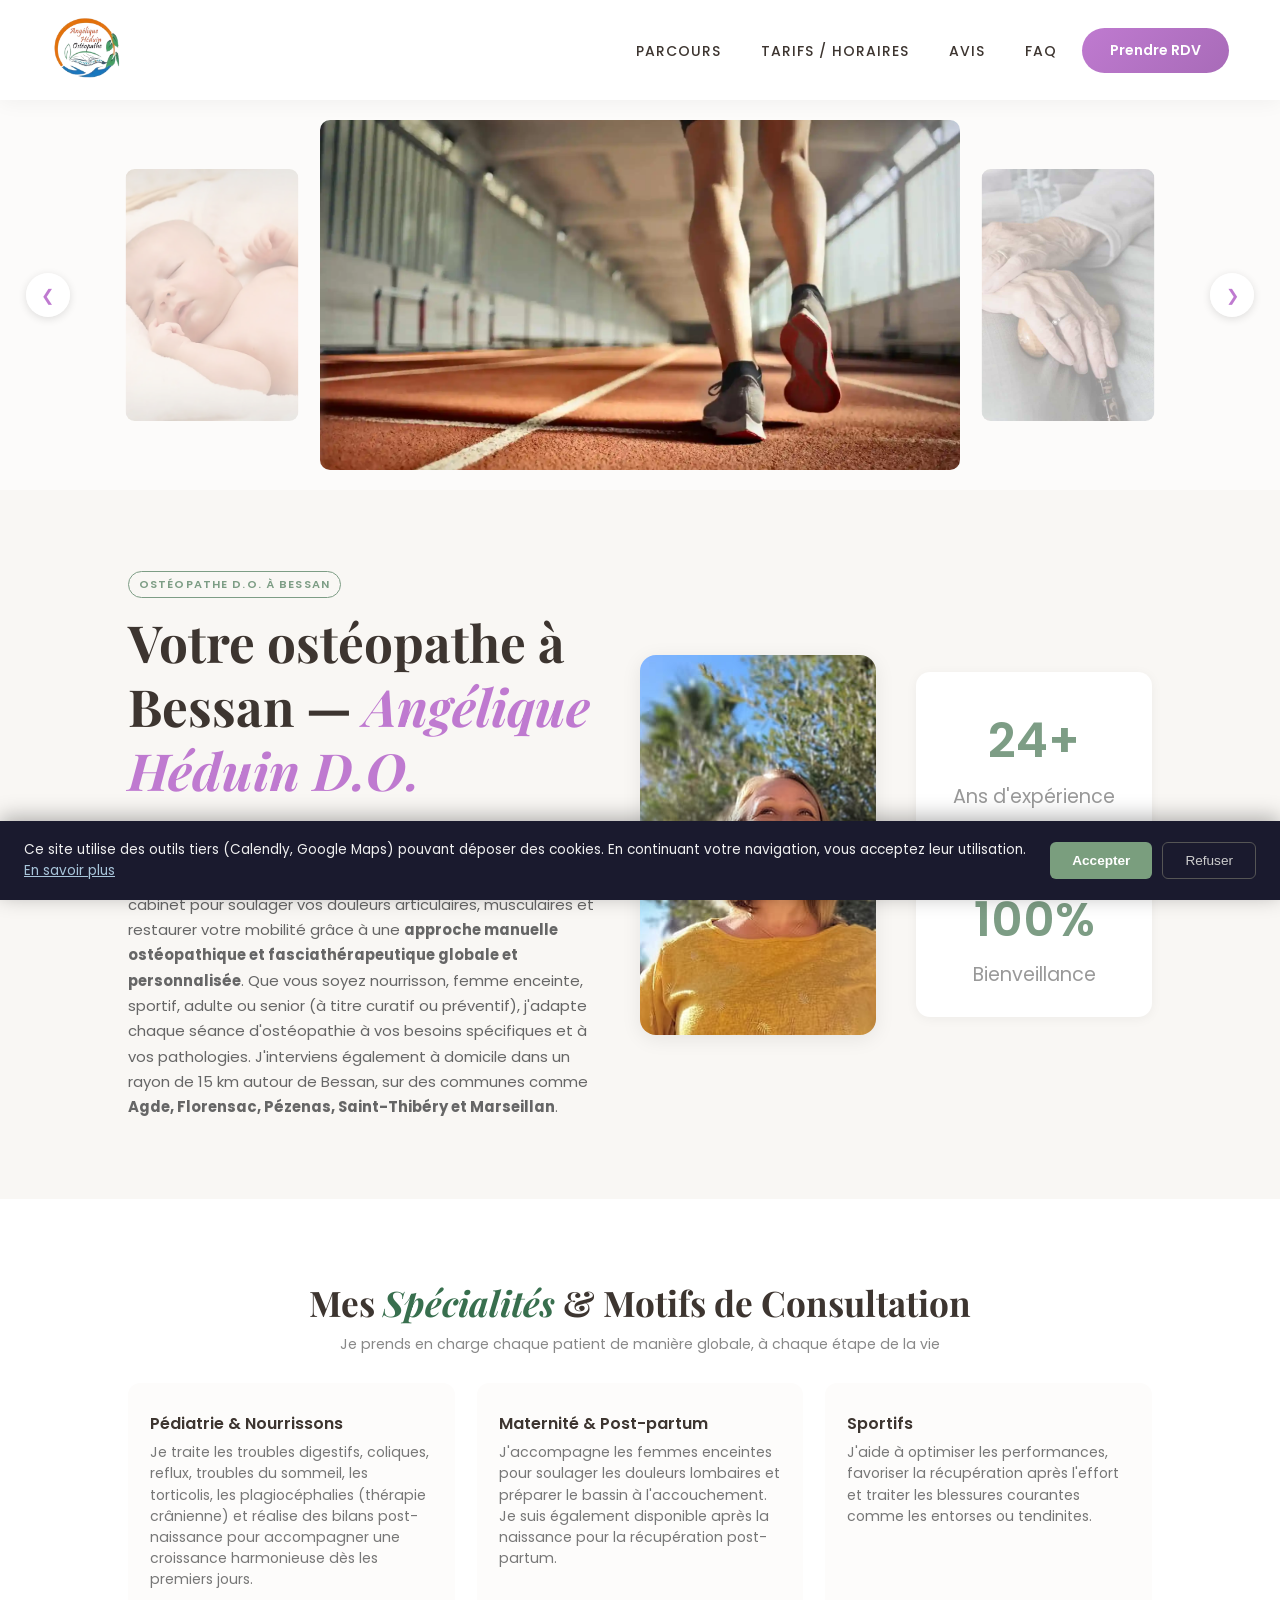
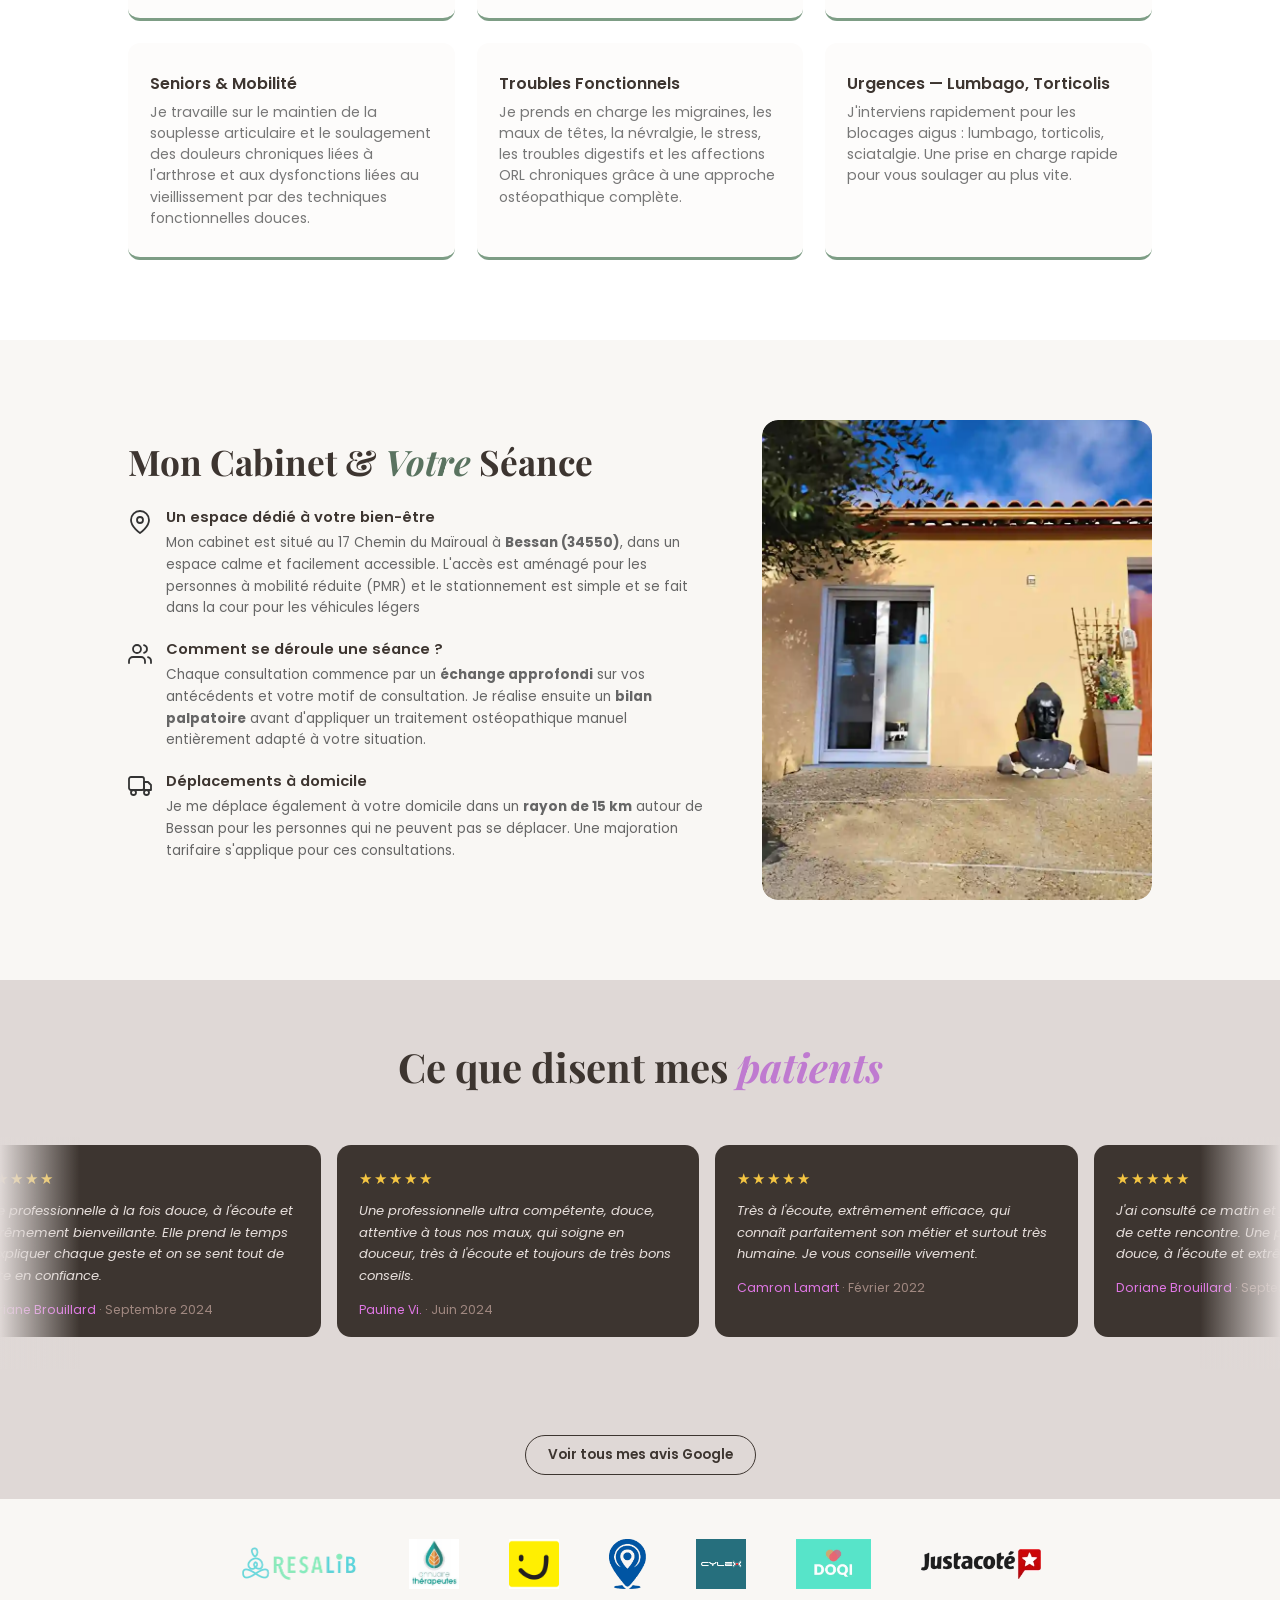
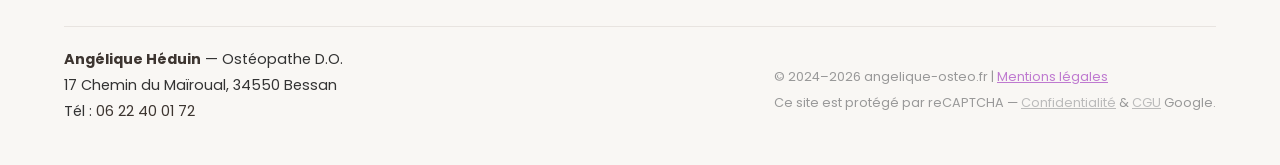
==== commit efdb1959: "mise à jour site" ====
--- a/index.html
+++ b/index.html
@@ -30,7 +30,7 @@
 
     <!-- === FAVICONS === -->
     <link rel="icon" href="/favicon.ico" sizes="any">
-    <link rel="icon" type="image/svg+xml" href="/photos-header/logo-site.webp">
+    <link rel="icon" type="image/svg+xml" href="/web-app-manifest-512x512.png">
     <link rel="icon" type="image/png" sizes="96x96" href="/favicon-96x96.png">
     <link rel="apple-touch-icon" sizes="180x180" href="/apple-touch-icon.png">
     <meta name="theme-color" content="#7d9d85">
@@ -175,13 +175,13 @@
         "worstRating": "1"
       },
       "review": [
-        { "@type": "Review", "author": { "@type": "Person", "name": "Doriane Brouillard" }, "datePublished": "2025-09-01", "reviewRating": { "@type": "Rating", "ratingValue": "5", "bestRating": "5" }, "reviewBody": "Une professionnelle à la fois douce, à l'écoute et extrêmement bienveillante. Elle prend le temps d'expliquer chaque geste et on se sent tout de suite en confiance." },
-        { "@type": "Review", "author": { "@type": "Person", "name": "Pauline Vi." }, "datePublished": "2024-06-01", "reviewRating": { "@type": "Rating", "ratingValue": "5", "bestRating": "5" }, "reviewBody": "Une professionnelle ultra compétente, douce, attentive à tous nos maux, qui soigne en douceur, très à l'écoute et toujours de très bons conseils." },
-        { "@type": "Review", "author": { "@type": "Person", "name": "Eva Couge" }, "datePublished": "2023-10-01", "reviewRating": { "@type": "Rating", "ratingValue": "5", "bestRating": "5" }, "reviewBody": "Une expérience incroyable. Une praticienne d'une douceur et gentillesse qu'il est agréable de recevoir." },
-        { "@type": "Review", "author": { "@type": "Person", "name": "Camron Lamart" }, "datePublished": "2022-02-01", "reviewRating": { "@type": "Rating", "ratingValue": "5", "bestRating": "5" }, "reviewBody": "Très à l'écoute, extrêmement efficace, qui connaît parfaitement son métier et surtout très humaine. Je vous conseille vivement." },
-        { "@type": "Review", "author": { "@type": "Person", "name": "Cindy Radice" }, "datePublished": "2021-02-01", "reviewRating": { "@type": "Rating", "ratingValue": "5", "bestRating": "5" }, "reviewBody": "Je la recommande vivement. Mme Heduin prend le temps et est très à l'écoute. Très observatrice et de très bons conseils pour mon fils." },
-        { "@type": "Review", "author": { "@type": "Person", "name": "Charles-henry Ragot" }, "datePublished": "2019-06-01", "reviewRating": { "@type": "Rating", "ratingValue": "5", "bestRating": "5" }, "reviewBody": "Je n'étais pas un fervent de l'ostéopathie jusqu'au jour où bien bloqué du dos ma compagne m'a fait connaître Angélique Héduin, depuis mes lombaires se portent à merveille." },
-        { "@type": "Review", "author": { "@type": "Person", "name": "Marie-Claude T." }, "datePublished": "2020-04-01", "reviewRating": { "@type": "Rating", "ratingValue": "5", "bestRating": "5" }, "reviewBody": "Angélique est une ostéopathe d'exception. Disponible, réactive et d'une grande douceur. Je recommande sans hésiter." }
+        { "@type": "Review", "itemReviewed": { "@type": "MedicalBusiness", "@id": "https://angelique-osteo.fr/#business" }, "author": { "@type": "Person", "name": "Doriane Brouillard" }, "datePublished": "2025-09-01", "reviewRating": { "@type": "Rating", "ratingValue": "5", "bestRating": "5" }, "reviewBody": "Une professionnelle à la fois douce, à l'écoute et extrêmement bienveillante. Elle prend le temps d'expliquer chaque geste et on se sent tout de suite en confiance." },
+        { "@type": "Review", "itemReviewed": { "@type": "MedicalBusiness", "@id": "https://angelique-osteo.fr/#business" }, "author": { "@type": "Person", "name": "Pauline Vi." }, "datePublished": "2024-06-01", "reviewRating": { "@type": "Rating", "ratingValue": "5", "bestRating": "5" }, "reviewBody": "Une professionnelle ultra compétente, douce, attentive à tous nos maux, qui soigne en douceur, très à l'écoute et toujours de très bons conseils." },
+        { "@type": "Review", "itemReviewed": { "@type": "MedicalBusiness", "@id": "https://angelique-osteo.fr/#business" }, "author": { "@type": "Person", "name": "Eva Couge" }, "datePublished": "2023-10-01", "reviewRating": { "@type": "Rating", "ratingValue": "5", "bestRating": "5" }, "reviewBody": "Une expérience incroyable. Une praticienne d'une douceur et gentillesse qu'il est agréable de recevoir." },
+        { "@type": "Review", "itemReviewed": { "@type": "MedicalBusiness", "@id": "https://angelique-osteo.fr/#business" }, "author": { "@type": "Person", "name": "Camron Lamart" }, "datePublished": "2022-02-01", "reviewRating": { "@type": "Rating", "ratingValue": "5", "bestRating": "5" }, "reviewBody": "Très à l'écoute, extrêmement efficace, qui connaît parfaitement son métier et surtout très humaine. Je vous conseille vivement." },
+        { "@type": "Review", "itemReviewed": { "@type": "MedicalBusiness", "@id": "https://angelique-osteo.fr/#business" }, "author": { "@type": "Person", "name": "Cindy Radice" }, "datePublished": "2021-02-01", "reviewRating": { "@type": "Rating", "ratingValue": "5", "bestRating": "5" }, "reviewBody": "Je la recommande vivement. Mme Heduin prend le temps et est très à l'écoute. Très observatrice et de très bons conseils pour mon fils." },
+        { "@type": "Review", "itemReviewed": { "@type": "MedicalBusiness", "@id": "https://angelique-osteo.fr/#business" }, "author": { "@type": "Person", "name": "Charles-henry Ragot" }, "datePublished": "2019-06-01", "reviewRating": { "@type": "Rating", "ratingValue": "5", "bestRating": "5" }, "reviewBody": "Je n'étais pas un fervent de l'ostéopathie jusqu'au jour où bien bloqué du dos ma compagne m'a fait connaître Angélique Héduin, depuis mes lombaires se portent à merveille." },
+        { "@type": "Review", "itemReviewed": { "@type": "MedicalBusiness", "@id": "https://angelique-osteo.fr/#business" }, "author": { "@type": "Person", "name": "Marie-Claude T." }, "datePublished": "2020-04-01", "reviewRating": { "@type": "Rating", "ratingValue": "5", "bestRating": "5" }, "reviewBody": "Angélique est une ostéopathe d'exception. Disponible, réactive et d'une grande douceur. Je recommande sans hésiter." }
       ]
     }
     </script>
@@ -323,7 +323,7 @@
                     <h1>Votre ostéopathe à Bessan — <em>Angélique Héduin D.O.</em></h1>
                     <p class="tagline">La clarté du soin, l'équilibre du corps</p>
                     <p>
-                        Je suis <strong>Angélique Héduin</strong>, ostéopathe D.O. diplômée et installée à <strong>Bessan</strong>, dans l'Hérault. Je vous accueille dans mon cabinet pour soulager vos douleurs et restaurer votre mobilité grâce à une <strong>approche ostéopathique et fasciathérapeutique globale et personnalisée</strong>. Que vous soyez nourrisson, femme enceinte, sportif, adulte ou senior, j'adapte chaque séance à vos besoins spécifiques. J'interviens également à domicile dans un rayon de 15 km autour de Bessan, sur des communes comme <strong>Agde, Florensac, Pézenas, Saint-Thibéry et Marseillan</strong>.
+                        Je suis <strong>Angélique Héduin</strong>, ostéopathe D.O. diplômée et installée à <strong>Bessan</strong>, dans l'Hérault. Je vous accueille dans mon cabinet pour soulager vos douleurs articulaires, musculaires et restaurer votre mobilité grâce à une <strong>approche manuelle ostéopathique et fasciathérapeutique globale et personnalisée</strong>. Que vous soyez nourrisson, femme enceinte, sportif, adulte ou senior (à titre curatif ou préventif), j'adapte chaque séance d'ostéopathie à vos besoins spécifiques et à vos pathologies. J'interviens également à domicile dans un rayon de 15 km autour de Bessan, sur des communes comme <strong>Agde, Florensac, Pézenas, Saint-Thibéry et Marseillan</strong>.
                     </p>
                 </div>
                 <div class="grid-item portrait-block">
@@ -350,7 +350,7 @@
             <div class="spec-list">
                 <article class="spec-item">
                     <h3>Pédiatrie &amp; Nourrissons</h3>
-                    <p>Je traite les coliques, reflux, troubles du sommeil, les torticolis, les plagiocéphalies et réalise des bilans post-naissance pour accompagner une croissance harmonieuse dès les premiers jours.</p>
+                    <p>Je traite les troubles digestifs, coliques, reflux, troubles du sommeil, les torticolis, les plagiocéphalies (thérapie crânienne) et réalise des bilans post-naissance pour accompagner une croissance harmonieuse dès les premiers jours.</p>
                 </article>
                 <article class="spec-item">
                     <h3>Maternité &amp; Post-partum</h3>
@@ -362,11 +362,11 @@
                 </article>
                 <article class="spec-item">
                     <h3>Seniors &amp; Mobilité</h3>
-                    <p>Je travaille sur le maintien de la souplesse articulaire et le soulagement des douleurs chroniques liées à l'arthrose et au vieillissement.</p>
+                    <p>Je travaille sur le maintien de la souplesse articulaire et le soulagement des douleurs chroniques liées à l'arthrose et aux dysfonctions liées au vieillissement par des techniques fonctionnelles douces.</p>
                 </article>
                 <article class="spec-item">
                     <h3>Troubles Fonctionnels</h3>
-                    <p>Je prends en charge les migraines, le stress, les troubles digestifs et les affections ORL chroniques grâce à une approche ostéopathique complète.</p>
+                    <p>Je prends en charge les migraines, les maux de têtes, la névralgie, le stress, les troubles digestifs et les affections ORL chroniques grâce à une approche ostéopathique complète.</p>
                 </article>
                 <article class="spec-item">
                     <h3>Urgences — Lumbago, Torticolis</h3>
@@ -425,6 +425,11 @@
                             <meta itemprop="name" content="Angélique Héduin — Ostéopathe D.O.">
                             <meta itemprop="url" content="https://angelique-osteo.fr">
                         </div>
+                        <div itemprop="reviewRating" itemscope itemtype="https://schema.org/Rating">
+                            <meta itemprop="ratingValue" content="5">
+                            <meta itemprop="bestRating" content="5">
+                        </div>
+                        <meta itemprop="datePublished" content="2024-09-01">
                         <div class="marquee-stars" aria-label="5 étoiles sur 5" role="img">★★★★★</div>
                         <p class="marquee-text" itemprop="reviewBody">Une professionnelle à la fois douce, à l'écoute et extrêmement bienveillante. Elle prend le temps d'expliquer chaque geste et on se sent tout de suite en confiance.</p>
                         <p class="marquee-author" itemprop="author" itemscope itemtype="https://schema.org/Person"><span itemprop="name" style="color: rgb(223, 119, 228);">Doriane Brouillard</span> <span>· Septembre 2024</span></p>
@@ -435,6 +440,11 @@
                             <meta itemprop="name" content="Angélique Héduin — Ostéopathe D.O.">
                             <meta itemprop="url" content="https://angelique-osteo.fr">
                         </div>
+                        <div itemprop="reviewRating" itemscope itemtype="https://schema.org/Rating">
+                            <meta itemprop="ratingValue" content="5">
+                            <meta itemprop="bestRating" content="5">
+                        </div>
+                        <meta itemprop="datePublished" content="2024-06-01">
                         <div class="marquee-stars" aria-label="5 étoiles sur 5" role="img">★★★★★</div>
                         <p class="marquee-text" itemprop="reviewBody">Une professionnelle ultra compétente, douce, attentive à tous nos maux, qui soigne en douceur, très à l'écoute et toujours de très bons conseils.</p>
                         <p class="marquee-author" itemprop="author" itemscope itemtype="https://schema.org/Person"><span itemprop="name" style="color: rgb(223, 119, 228);">Pauline Vi.</span> <span>· Juin 2024</span></p>
@@ -445,6 +455,11 @@
                             <meta itemprop="name" content="Angélique Héduin — Ostéopathe D.O.">
                             <meta itemprop="url" content="https://angelique-osteo.fr">
                         </div>
+                        <div itemprop="reviewRating" itemscope itemtype="https://schema.org/Rating">
+                            <meta itemprop="ratingValue" content="5">
+                            <meta itemprop="bestRating" content="5">
+                        </div>
+                        <meta itemprop="datePublished" content="2022-02-01">
                         <div class="marquee-stars" aria-label="5 étoiles sur 5" role="img">★★★★★</div>
                         <p class="marquee-text" itemprop="reviewBody">Très à l'écoute, extrêmement efficace, qui connaît parfaitement son métier et surtout très humaine. Je vous conseille vivement.</p>
                         <p class="marquee-author" itemprop="author" itemscope itemtype="https://schema.org/Person"><span itemprop="name" style="color: rgb(223, 119, 228);">Camron Lamart</span> <span>· Février 2022</span></p>
@@ -455,6 +470,11 @@
                             <meta itemprop="name" content="Angélique Héduin — Ostéopathe D.O.">
                             <meta itemprop="url" content="https://angelique-osteo.fr">
                         </div>
+                        <div itemprop="reviewRating" itemscope itemtype="https://schema.org/Rating">
+                            <meta itemprop="ratingValue" content="5">
+                            <meta itemprop="bestRating" content="5">
+                        </div>
+                        <meta itemprop="datePublished" content="2025-09-01">
                         <div class="marquee-stars" aria-label="5 étoiles sur 5" role="img">★★★★★</div>
                         <p class="marquee-text" itemprop="reviewBody">J'ai consulté ce matin et je suis vraiment ravie de cette rencontre. Une professionnelle à la fois douce, à l'écoute et extrêmement bienveillante.</p>
                         <p class="marquee-author" itemprop="author" itemscope itemtype="https://schema.org/Person"><span itemprop="name" style="color: rgb(223, 119, 228);">Doriane Brouillard</span> <span>· Septembre 2025</span></p>
@@ -465,6 +485,11 @@
                             <meta itemprop="name" content="Angélique Héduin — Ostéopathe D.O.">
                             <meta itemprop="url" content="https://angelique-osteo.fr">
                         </div>
+                        <div itemprop="reviewRating" itemscope itemtype="https://schema.org/Rating">
+                            <meta itemprop="ratingValue" content="5">
+                            <meta itemprop="bestRating" content="5">
+                        </div>
+                        <meta itemprop="datePublished" content="2023-10-01">
                         <div class="marquee-stars" aria-label="5 étoiles sur 5" role="img">★★★★★</div>
                         <p class="marquee-text" itemprop="reviewBody">Une expérience Incroyable. Une praticienne d'une douceur et gentillesse qu'il est agréable de recevoir.</p>
                         <p class="marquee-author" itemprop="author" itemscope itemtype="https://schema.org/Person"><span itemprop="name" style="color: rgb(223, 119, 228);">Eva Couge</span> <span>· Octobre 2023</span></p>
@@ -475,6 +500,11 @@
                             <meta itemprop="name" content="Angélique Héduin — Ostéopathe D.O.">
                             <meta itemprop="url" content="https://angelique-osteo.fr">
                         </div>
+                        <div itemprop="reviewRating" itemscope itemtype="https://schema.org/Rating">
+                            <meta itemprop="ratingValue" content="5">
+                            <meta itemprop="bestRating" content="5">
+                        </div>
+                        <meta itemprop="datePublished" content="2019-06-01">
                         <div class="marquee-stars" aria-label="5 étoiles sur 5" role="img">★★★★★</div>
                         <p class="marquee-text" itemprop="reviewBody">Je n'étais pas un fervent de l'ostéopathie jusqu'au jour où bien bloqué du dos ma compagne m'a fait connaître Angélique HEDUIN, depuis mes lombaires se portent à merveille.</p>
                         <p class="marquee-author" itemprop="author" itemscope itemtype="https://schema.org/Person"><span itemprop="name" style="color: rgb(223, 119, 228);">Charles-henry Ragot</span> <span>· Juin 2019</span></p>
@@ -485,6 +515,11 @@
                             <meta itemprop="name" content="Angélique Héduin — Ostéopathe D.O.">
                             <meta itemprop="url" content="https://angelique-osteo.fr">
                         </div>
+                        <div itemprop="reviewRating" itemscope itemtype="https://schema.org/Rating">
+                            <meta itemprop="ratingValue" content="5">
+                            <meta itemprop="bestRating" content="5">
+                        </div>
+                        <meta itemprop="datePublished" content="2021-02-01">
                         <div class="marquee-stars" aria-label="5 étoiles sur 5" role="img">★★★★★</div>
                         <p class="marquee-text" itemprop="reviewBody">Je la recommande vivement. Mme Heduin prend le temps et est très à l'écoute. Très observatrice et de très bons conseils pour mon fils.</p>
                         <p class="marquee-author" itemprop="author" itemscope itemtype="https://schema.org/Person"><span itemprop="name" style="color: rgb(223, 119, 228);">Cindy Radice</span> <span>· Février 2021</span></p>
@@ -556,7 +591,7 @@
         </div>
     </footer>
 
-    <script src="script.js?v=7" defer></script>
+    <script src="script.js?v=8" defer></script>
 
 </body>
 </html>
--- a/css/index.css
+++ b/css/index.css
@@ -556,7 +556,9 @@
     display:flex;
     flex-direction:column;
     align-items:flex-end;
-    background:transparent
+    background:transparent;
+    /* Fix mobile Safari : isolation crée un contexte de stacking propre */
+    isolation:isolate
 }
 
 .floating-actions {
@@ -953,7 +955,11 @@
     margin-bottom:8px;
     box-shadow:0 4px 18px rgba(0,0,0,0.10);
     min-width:180px;
-    align-self:flex-end
+    align-self:flex-end;
+    /* Fix mobile : empêche le débordement hors écran */
+    max-width:calc(100vw - 40px);
+    position:relative;
+    z-index:2001
 }
 
 .color-mode-panel.open {
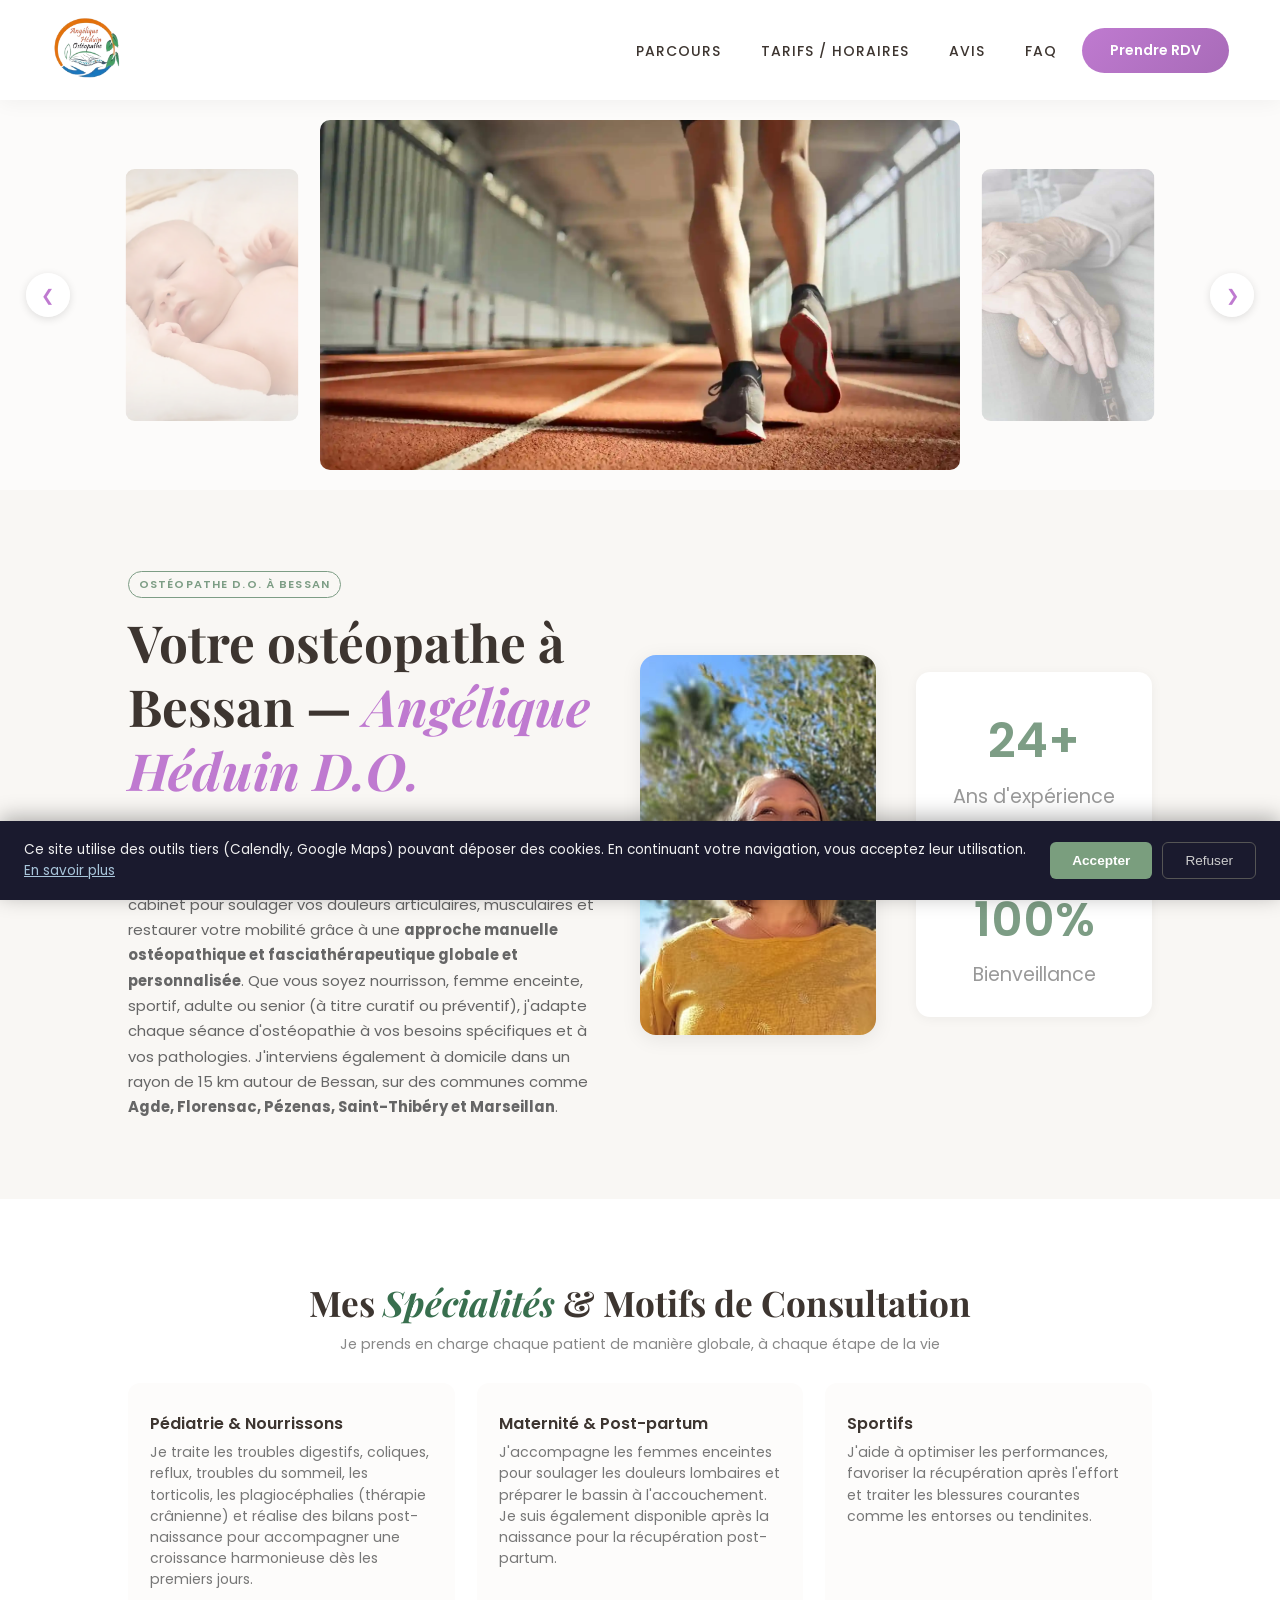
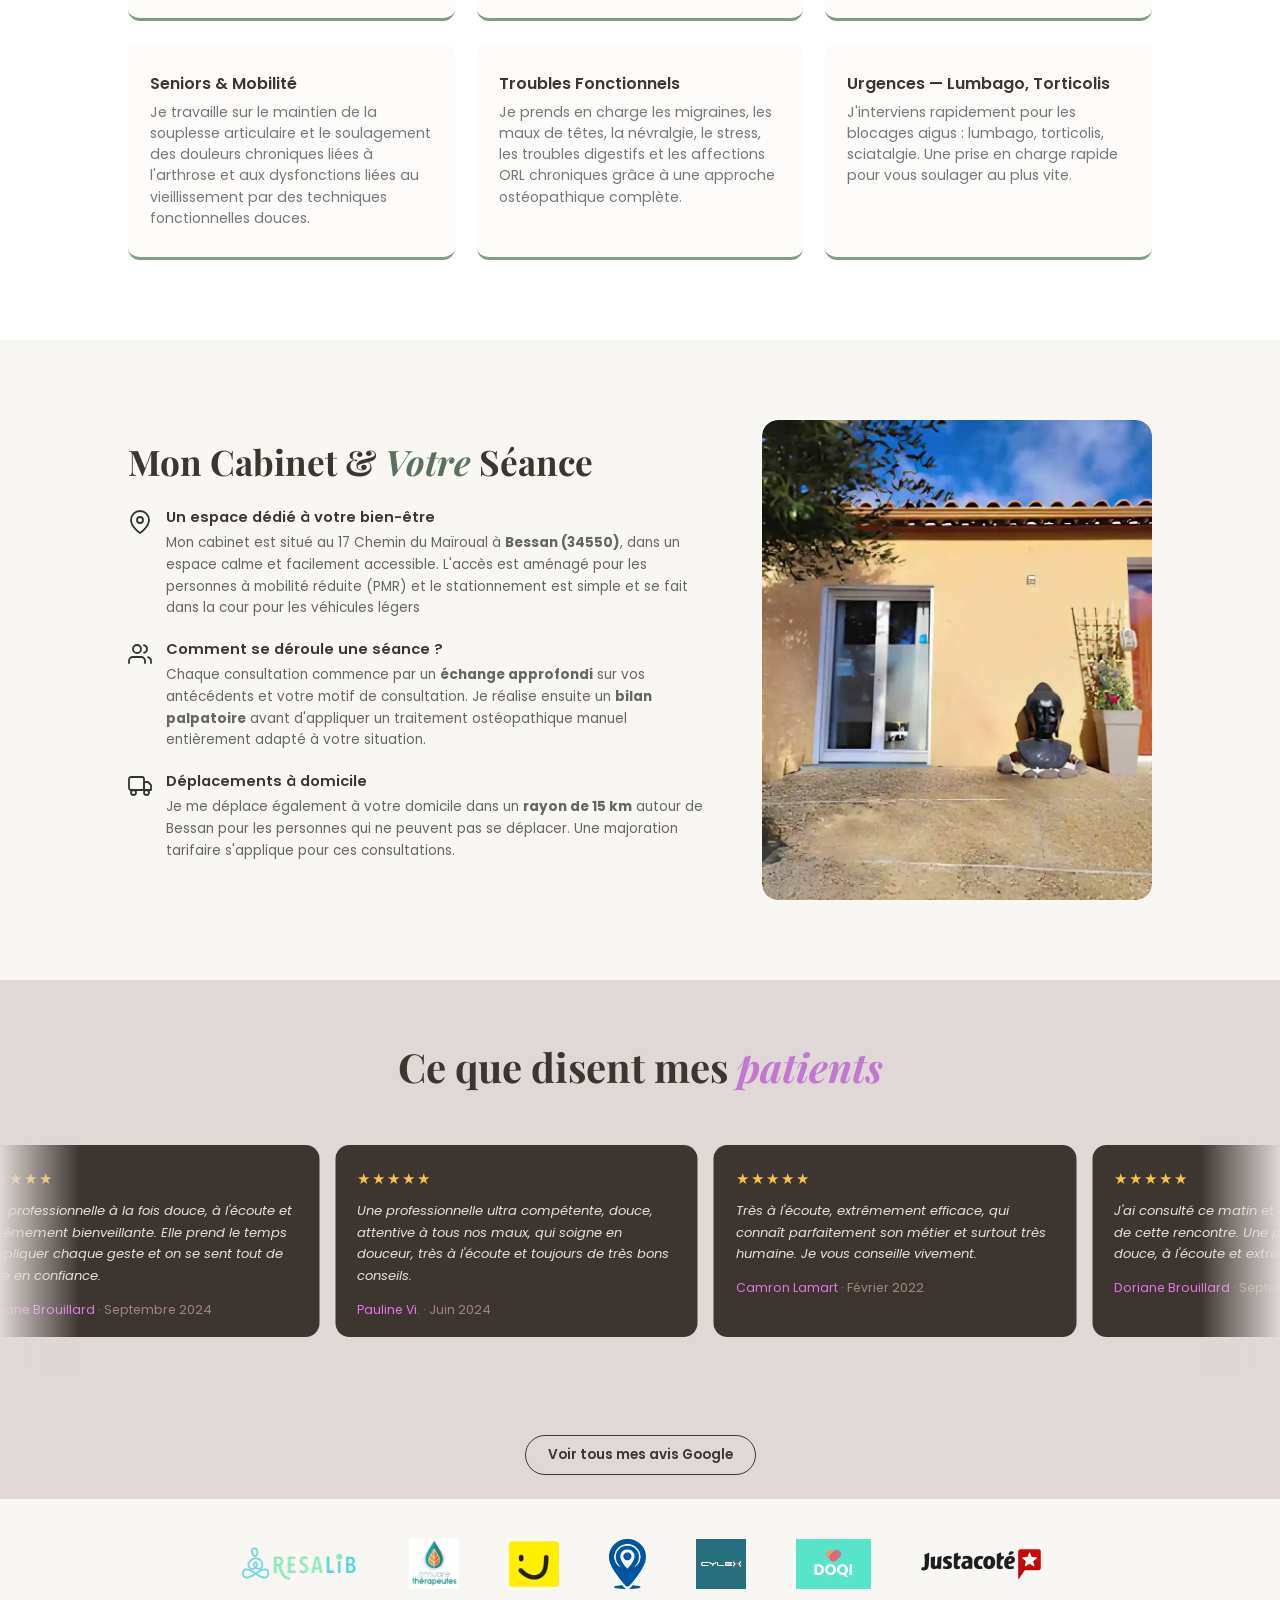
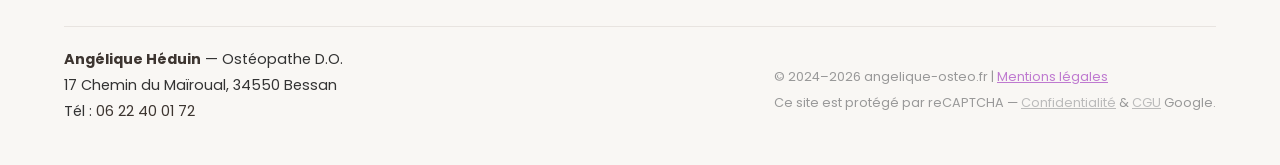
==== commit 86ce79dd: "site update" ====
--- a/index.html
+++ b/index.html
@@ -294,7 +294,7 @@
                 <li><a href="/avis">AVIS</a></li>
                 <li><a href="/actualites">FAQ</a></li>
             </ul>
-            <a href="https://calendly.com/angeliqueheduin-osteopathe" class="btn-rdv" target="_blank" rel="noopener noreferrer">Prendre RDV</a>
+            <a href="https://www.doctolib.fr/osteopathe/bessan/angelique-heduin/booking/motives?specialityId=10&telehealth=false&placeId=practice-811728&source=profile" class="btn-rdv" target="_blank" rel="noopener noreferrer">Prendre RDV</a>
         </nav>
 
         <div class="carousel" role="region" aria-label="Galerie de photos du cabinet">
@@ -543,7 +543,7 @@
                 <svg width="20" height="20" viewBox="0 0 24 24" fill="#1877F2" xmlns="http://www.w3.org/2000/svg" aria-hidden="true" focusable="false"><path d="M24 12.073c0-6.627-5.373-12-12-12s-12 5.373-12 12c0 5.99 4.388 10.954 10.125 11.854v-8.385H7.078v-3.47h3.047V9.43c0-3.007 1.792-4.669 4.533-4.669 1.312 0 2.686.235 2.686.235v2.953H15.83c-1.491 0-1.956.925-1.956 1.874v2.25h3.328l-.532 3.47h-2.796v8.385C19.612 23.027 24 18.062 24 12.073z"/></svg>
                 <span>Facebook</span>
             </a>
-            <a href="https://calendly.com/angeliqueheduin-osteopathe" target="_blank" rel="noopener noreferrer" class="floating-action-btn" aria-label="Prendre rendez-vous en ligne">
+            <a href="https://www.doctolib.fr/osteopathe/bessan/angelique-heduin/booking/motives?specialityId=10&telehealth=false&placeId=practice-811728&source=profile" target="_blank" rel="noopener noreferrer" class="floating-action-btn" aria-label="Prendre rendez-vous en ligne">
                 <svg width="20" height="20" viewBox="0 0 24 24" fill="none" stroke="currentColor" stroke-width="1.8" stroke-linecap="round" stroke-linejoin="round" aria-hidden="true" focusable="false"><rect x="3" y="4" width="18" height="18" rx="2"/><line x1="16" y1="2" x2="16" y2="6"/><line x1="8" y1="2" x2="8" y2="6"/><line x1="3" y1="10" x2="21" y2="10"/></svg>
                 <span>Prendre RDV</span>
             </a>
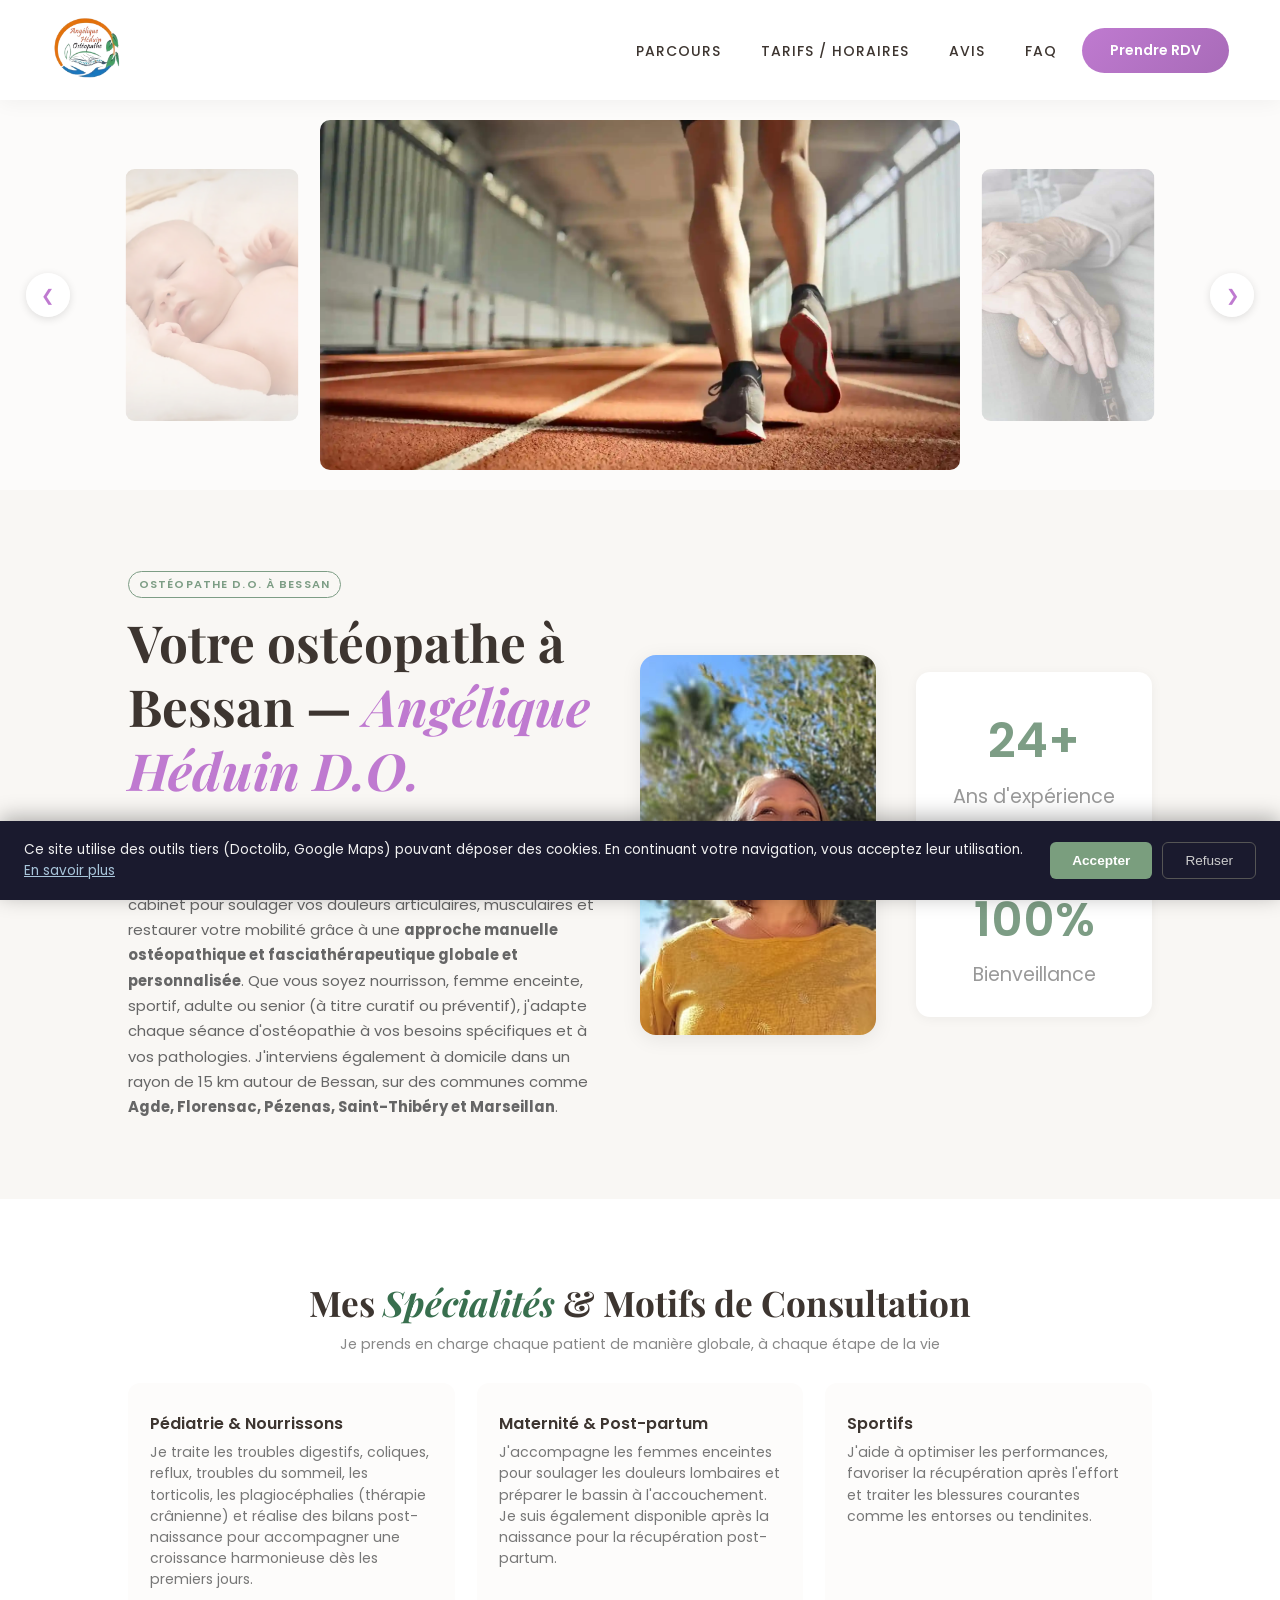
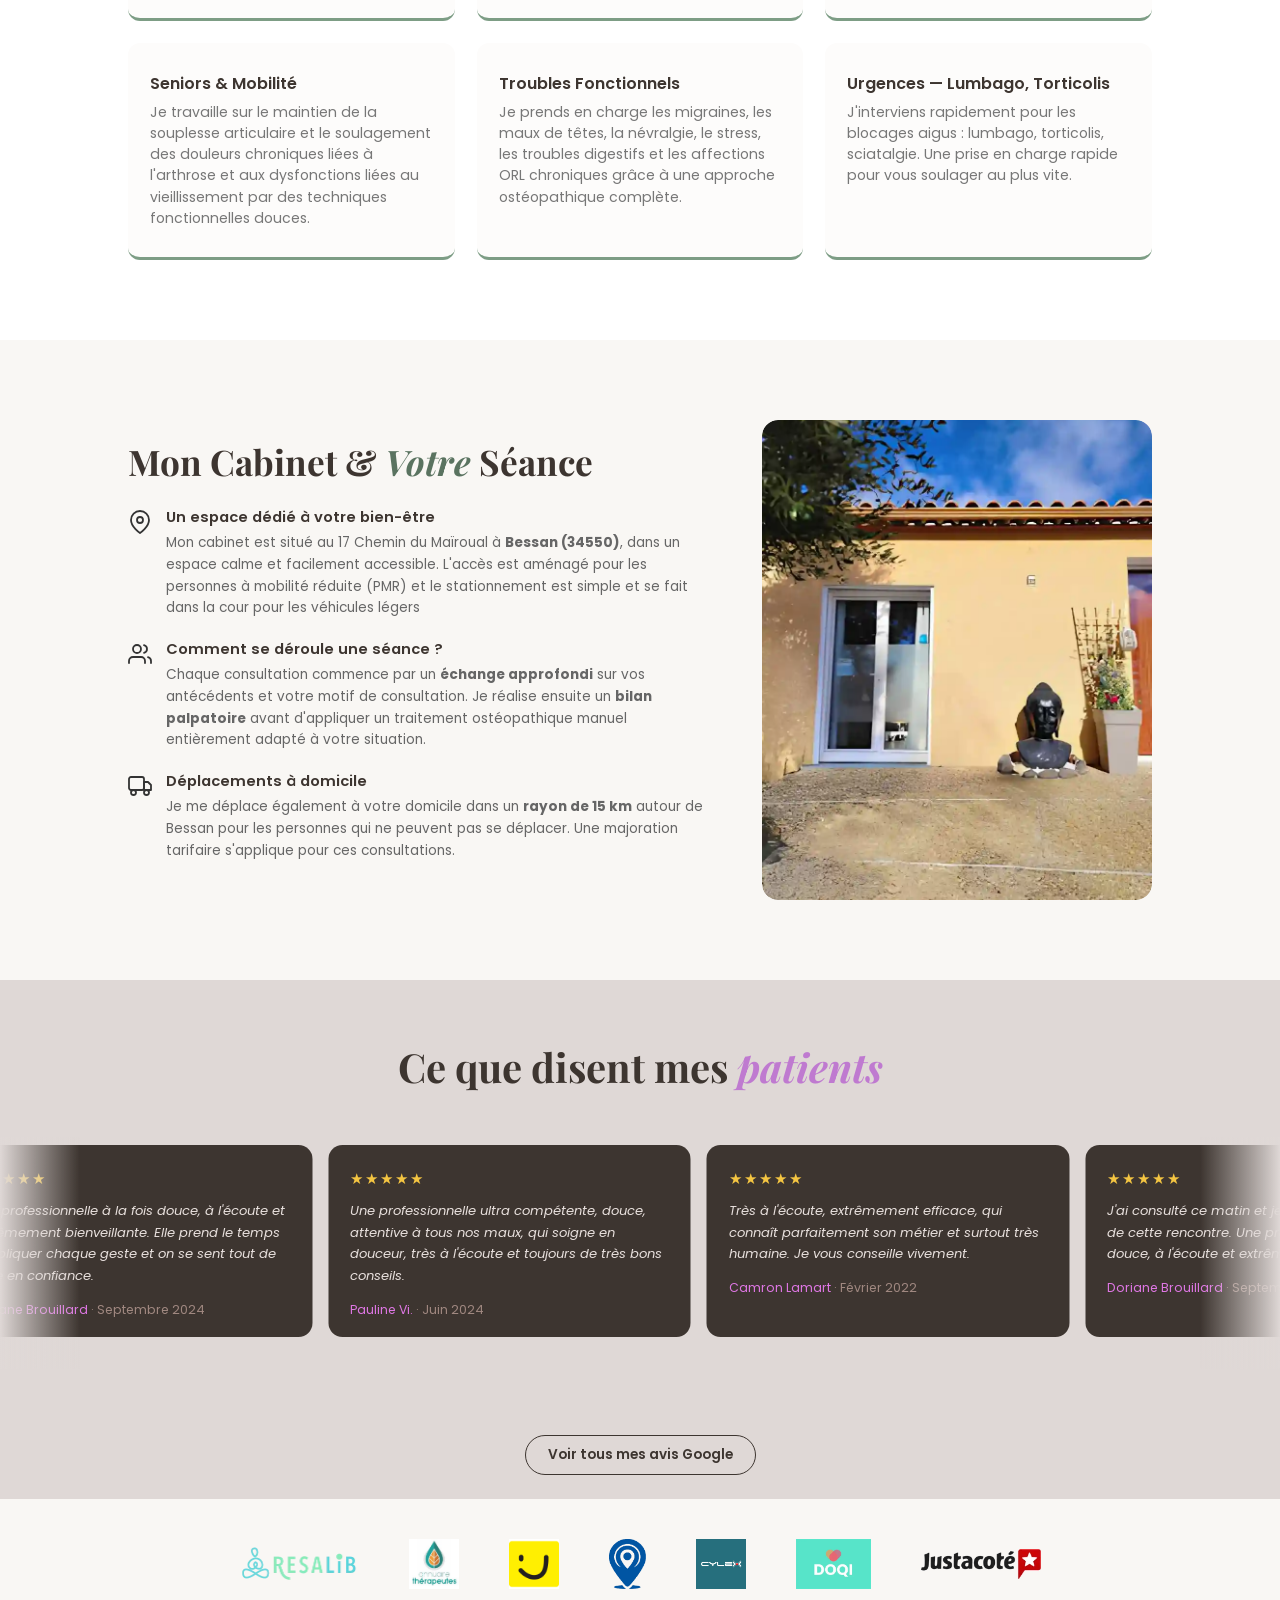
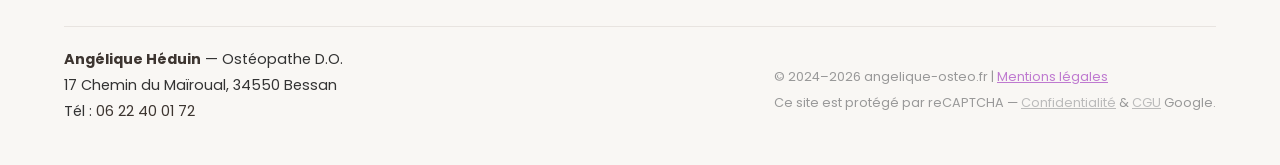
==== commit f1ed4062: "update web site" ====
--- a/index.html
+++ b/index.html
@@ -8,7 +8,7 @@
     <link rel="preconnect" href="https://fonts.googleapis.com">
     <link rel="preconnect" href="https://fonts.gstatic.com" crossorigin>
     <link rel="dns-prefetch" href="https://www.google.com">
-    <link rel="dns-prefetch" href="https://calendly.com">
+    <link rel="dns-prefetch" href="https://www.doctolib.fr">
     <link rel="preload" as="image" href="/photos-header/sport.webp" fetchpriority="high">
     <link rel="preload" id="google-fonts-preload" href="https://fonts.googleapis.com/css2?family=Playfair+Display:ital,wght@0,400;0,600;1,400&family=Poppins:wght@300;400;500;600&display=swap" as="style">
     <noscript><link rel="stylesheet" href="https://fonts.googleapis.com/css2?family=Playfair+Display:ital,wght@0,400;0,600;1,400&family=Poppins:wght@300;400;500;600&display=swap"></noscript>
@@ -253,7 +253,7 @@
         {
           "@type": "Question",
           "name": "Comment prendre rendez-vous avec l'ostéopathe à Bessan ?",
-          "acceptedAnswer": { "@type": "Answer", "text": "Vous pouvez prendre rendez-vous en ligne via Calendly, ou par téléphone au 06 22 40 01 72. Le cabinet est ouvert du lundi au vendredi de 8h45 à 20h00 et le samedi de 9h00 à 13h00." }
+          "acceptedAnswer": { "@type": "Answer", "text": "Vous pouvez prendre rendez-vous en ligne via Doctolib, ou par téléphone au 06 22 40 01 72. Le cabinet est ouvert du lundi au vendredi de 8h45 à 20h00 et le samedi de 9h00 à 13h00." }
         },
         {
           "@type": "Question",
@@ -271,7 +271,7 @@
 <body>
 
     <div id="cookie-banner" role="dialog" aria-modal="true" aria-live="polite" aria-label="Consentement aux cookies">
-        <p>Ce site utilise des outils tiers (Calendly, Google Maps) pouvant déposer des cookies. En continuant votre navigation, vous acceptez leur utilisation. <a href="/mentions-legales">En savoir plus</a></p>
+        <p>Ce site utilise des outils tiers (Doctolib, Google Maps) pouvant déposer des cookies. En continuant votre navigation, vous acceptez leur utilisation. <a href="/mentions-legales">En savoir plus</a></p>
         <div class="cookie-buttons">
             <button class="btn-accept-cookies" id="btn-accept-cookies">Accepter</button>
             <button class="btn-refuse-cookies" id="btn-refuse-cookies">Refuser</button>
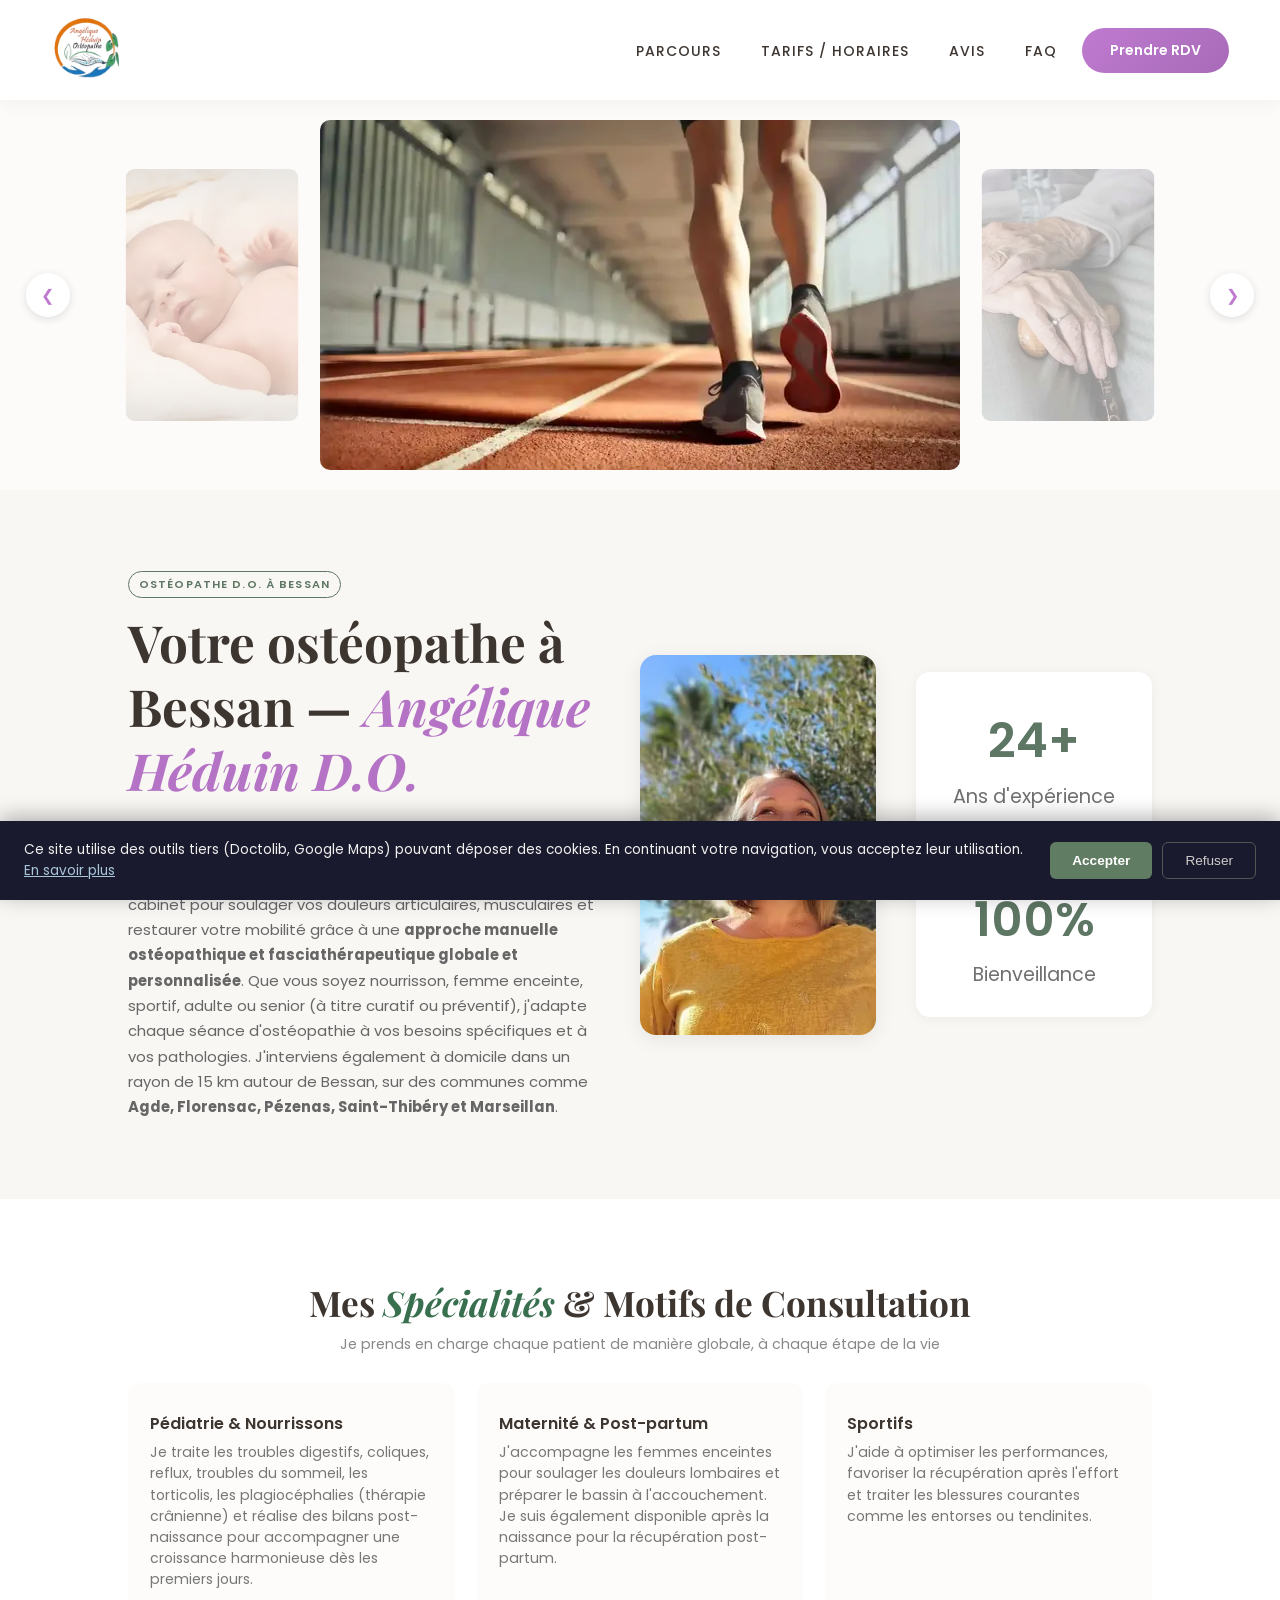
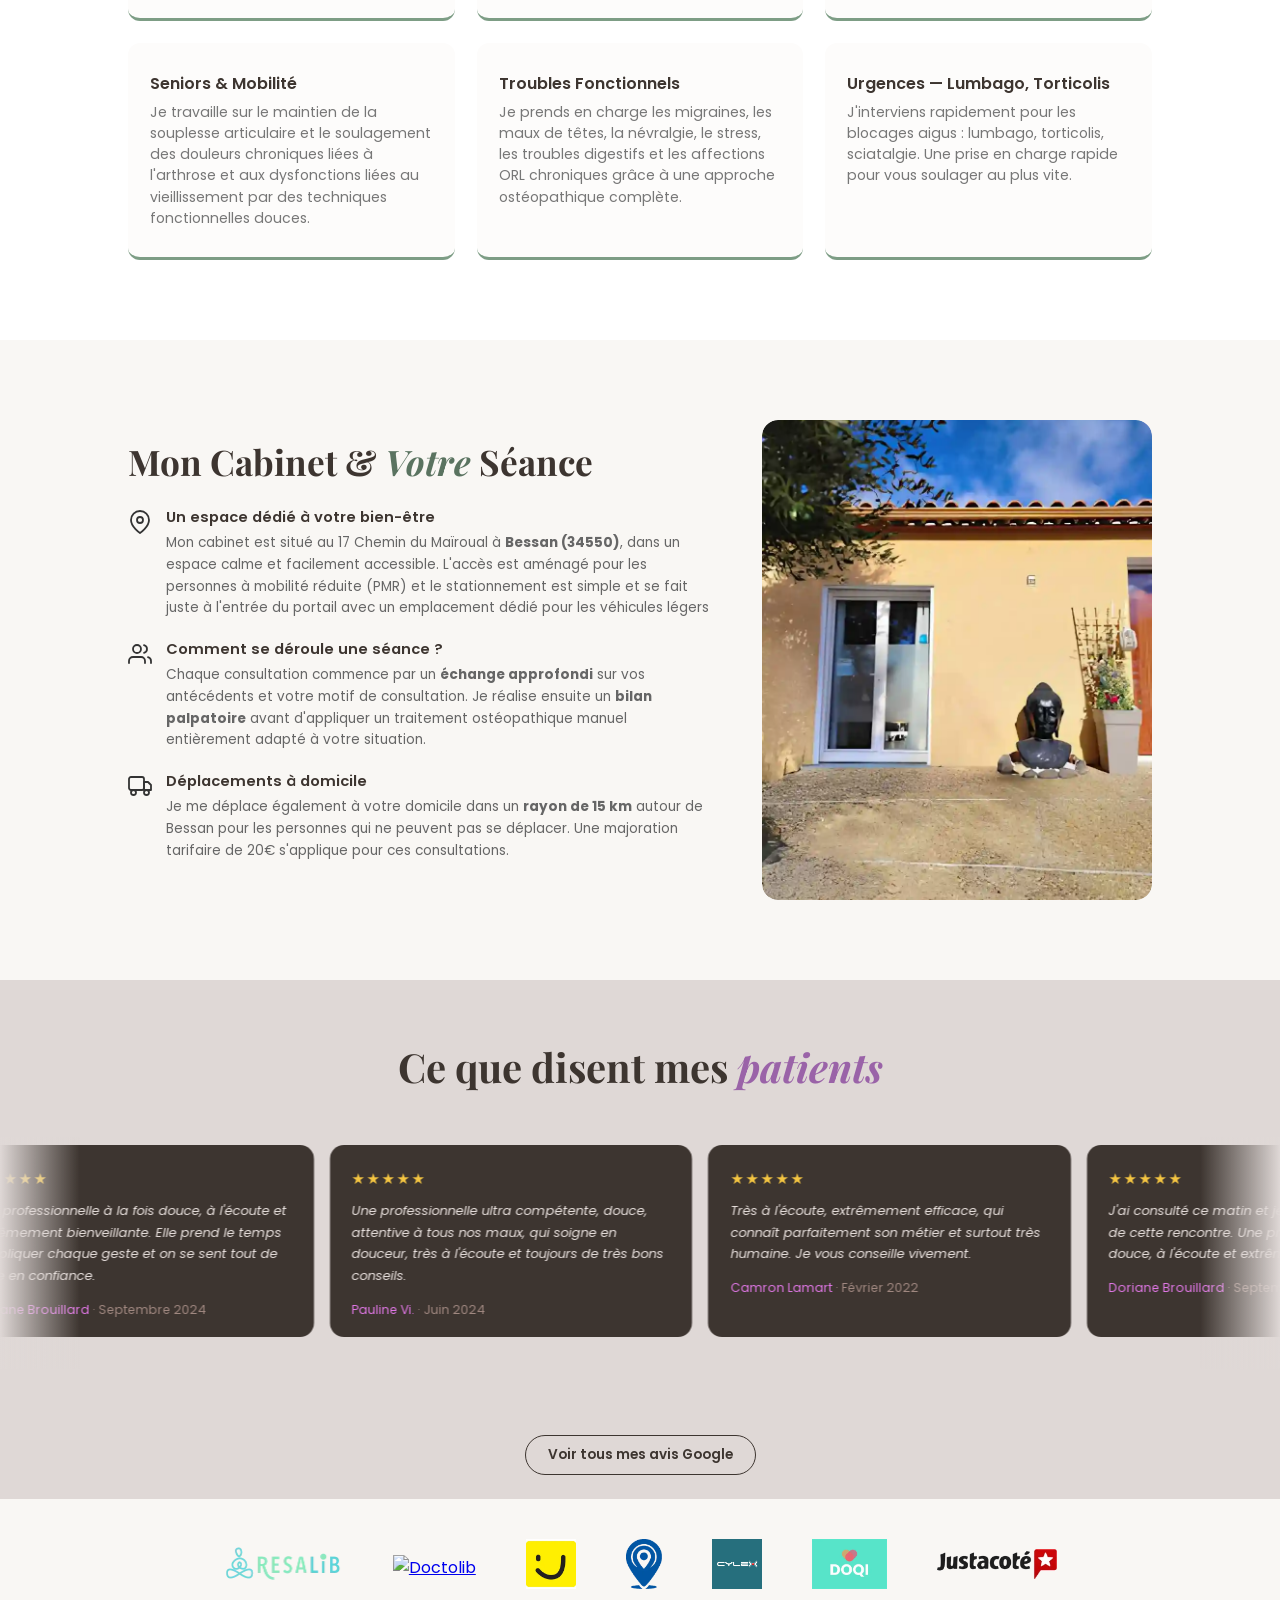
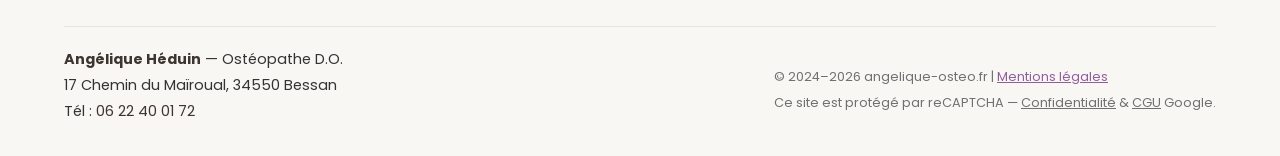
==== commit 2d38ee2d: "Merge 0342f636ab91b3328fed0b8cb2ded8b072729ef7 into 00b41940dce3bd7a9095348d65fd3d86feb0edc6" ====
--- a/index.html
+++ b/index.html
@@ -1,597 +1,597 @@
-<!DOCTYPE html>
-<html lang="fr">
-<head>
-    <meta charset="UTF-8">
-    <meta name="viewport" content="width=device-width, initial-scale=1.0">
-
-    <!-- === PRECONNECT & PRELOAD EN PRIORITÉ ABSOLUE === -->
-    <link rel="preconnect" href="https://fonts.googleapis.com">
-    <link rel="preconnect" href="https://fonts.gstatic.com" crossorigin>
-    <link rel="dns-prefetch" href="https://www.google.com">
-    <link rel="dns-prefetch" href="https://www.doctolib.fr">
-    <link rel="preload" as="image" href="/photos-header/sport.webp" fetchpriority="high">
-    <link rel="preload" id="google-fonts-preload" href="https://fonts.googleapis.com/css2?family=Playfair+Display:ital,wght@0,400;0,600;1,400&family=Poppins:wght@300;400;500;600&display=swap" as="style">
-    <noscript><link rel="stylesheet" href="https://fonts.googleapis.com/css2?family=Playfair+Display:ital,wght@0,400;0,600;1,400&family=Poppins:wght@300;400;500;600&display=swap"></noscript>
-
-    <!-- === SEO BASE === -->
-    <title>Ostéopathe à Bessan — Angélique Héduin D.O.</title>
-    <meta name="description" content="Angélique Héduin, ostéopathe D.O. fasciathérapeute à Bessan (34550). Spécialisée nourrissons, femmes enceintes. Reçoit aussi adultes, sportifs, seniors. Drainage lymphatique, massages seniors. PMR, soins à domicile: Agde, Pézenas, Béziers, Hérault.">
-    <meta name="robots" content="index, follow, max-snippet:-1, max-image-preview:large, max-video-preview:-1">
-    <meta name="author" content="Angélique Héduin — Ostéopathe D.O.">
-    <link rel="canonical" href="https://angelique-osteo.fr/">
-    <link rel="sitemap" type="application/xml" href="/sitemap.xml">
-    <link rel="alternate" hreflang="fr" href="https://angelique-osteo.fr/">
-
-    <!-- === GEO === -->
-    <meta name="geo.region" content="FR-34">
-    <meta name="geo.placename" content="Bessan">
-    <meta name="geo.position" content="43.3566598;3.4164462">
-    <meta name="ICBM" content="43.3566598, 3.4164462">
-
-    <!-- === FAVICONS === -->
-    <link rel="icon" href="/favicon.ico" sizes="any">
-    <link rel="icon" type="image/svg+xml" href="/web-app-manifest-512x512.png">
-    <link rel="icon" type="image/png" sizes="96x96" href="/favicon-96x96.png">
-    <link rel="apple-touch-icon" sizes="180x180" href="/apple-touch-icon.png">
-    <meta name="theme-color" content="#7d9d85">
-    <link rel="manifest" href="/site.webmanifest">
-    <meta name="format-detection" content="telephone=no">
-
-
-    <!-- === OPEN GRAPH === -->
-    <meta property="og:type" content="website">
-    <meta property="og:locale" content="fr_FR">
-    <meta property="og:site_name" content="Angélique Héduin — Ostéopathe D.O.">
-    <meta property="og:title" content="Ostéopathe à Bessan — Angélique Héduin D.O.">
-    <meta property="og:description" content="Ostéopathe D.O. à Bessan. Nourrissons, femmes enceintes, sportifs, adultes, seniors. Prise de RDV en ligne.">
-    <meta property="og:image" content="https://angelique-osteo.fr/photos-header/open-graph.jpg">
-    <meta property="og:image:width" content="1200">
-    <meta property="og:image:height" content="630">
-    <meta property="og:image:type" content="image/jpeg">
-    <meta property="og:image:alt" content="Cabinet d'ostéopathie Angélique Héduin à Bessan">
-    <meta property="og:url" content="https://angelique-osteo.fr/">
-
-    <!-- === TWITTER CARD === -->
-    <meta name="twitter:card" content="summary_large_image">
-    <meta name="twitter:title" content="Ostéopathe à Bessan — Angélique Héduin D.O.">
-    <meta name="twitter:description" content="Ostéopathe D.O. à Bessan. Nourrissons, femmes enceintes, sportifs, adultes. RDV en ligne.">
-    <meta name="twitter:image" content="https://angelique-osteo.fr/photos-header/sport.jpg">
-    <meta name="twitter:image:alt" content="Cabinet d'ostéopathie Angélique Héduin à Bessan">
-
-    <!-- === SCHEMA.ORG — MedicalBusiness (page principale : schéma complet) === -->
-    <script type="application/ld+json">
-    {
-      "@context": "https://schema.org",
-      "@type": "MedicalBusiness",
-      "@id": "https://angelique-osteo.fr/#business",
-      "name": "Angélique Héduin — Ostéopathe D.O.",
-      "alternateName": ["Angélique Héduin Ostéopathie", "Ostéopathe Bessan", "Ostéopathe Béziers"],
-      "url": "https://angelique-osteo.fr",
-      "logo": {
-        "@type": "ImageObject",
-        "url": "https://angelique-osteo.fr/photos-header/logo-site.webp",
-        "width": 140,
-        "height": 124
-      },
-      "image": "https://angelique-osteo.fr/photos-header/sport.webp",
-      "description": "Cabinet d'ostéopathie à Bessan (34550). Prise en charge des nourrissons, bébés, femmes enceintes, adultes, sportifs et seniors. Fasciathérapie, drainage lymphatique. Urgences ostéopathiques. Interventions sur Béziers, Agde, Pézenas et alentours.",
-      "telephone": "+33622400172",
-      "priceRange": "60€",
-      "currenciesAccepted": "EUR",
-      "paymentAccepted": "Espèces, Chèque",
-      "medicalSpecialty": ["Osteopathic", "Physiotherapy"],
-      "hasMap": "https://www.google.com/maps/place/Osteopathe+bessan+Ang%C3%A9lique+H%C3%A9duin/@43.3566598,3.4164462,17z",
-      "address": {
-        "@type": "PostalAddress",
-        "streetAddress": "17 Chemin du Maïroual",
-        "addressLocality": "Bessan",
-        "postalCode": "34550",
-        "addressRegion": "Hérault",
-        "addressCountry": "FR"
-      },
-      "geo": {
-        "@type": "GeoCoordinates",
-        "latitude": 43.3566598,
-        "longitude": 3.4164462
-      },
-      "amenityFeature": [
-        { "@type": "LocationFeatureSpecification", "name": "Accès PMR", "value": true },
-        { "@type": "LocationFeatureSpecification", "name": "Parking gratuit", "value": true }
-      ],
-      "areaServed": [
-        { "@type": "City", "name": "Bessan",                 "sameAs": "https://www.wikidata.org/wiki/Q1072234" },
-        { "@type": "City", "name": "Béziers",                "sameAs": "https://www.wikidata.org/wiki/Q151423"  },
-        { "@type": "City", "name": "Agde",                   "sameAs": "https://www.wikidata.org/wiki/Q190623"  },
-        { "@type": "City", "name": "Pézenas",                "sameAs": "https://www.wikidata.org/wiki/Q473330"  },
-        { "@type": "City", "name": "Florensac",              "sameAs": "https://www.wikidata.org/wiki/Q1072179" },
-        { "@type": "City", "name": "Marseillan",             "sameAs": "https://www.wikidata.org/wiki/Q633095"  },
-        { "@type": "City", "name": "Vias",                   "sameAs": "https://www.wikidata.org/wiki/Q732103"  },
-        { "@type": "City", "name": "Montblanc",              "sameAs": "https://www.wikidata.org/wiki/Q1108264" },
-        { "@type": "City", "name": "Pomérols",               "sameAs": "https://www.wikidata.org/wiki/Q1148216" },
-        { "@type": "City", "name": "Saint-Thibéry",         "sameAs": "https://www.wikidata.org/wiki/Q200777"  },
-        { "@type": "City", "name": "Montagnac",              "sameAs": "https://www.wikidata.org/wiki/Q665511"  },
-        { "@type": "City", "name": "Sète",                   "sameAs": "https://www.wikidata.org/wiki/Q170707"  },
-        { "@type": "City", "name": "Frontignan",             "sameAs": "https://www.wikidata.org/wiki/Q240898"  },
-        { "@type": "City", "name": "Mèze",                   "sameAs": "https://www.wikidata.org/wiki/Q641249"  },
-        { "@type": "City", "name": "Valras-Plage",           "sameAs": "https://www.wikidata.org/wiki/Q749463"  },
-        { "@type": "City", "name": "Sérignan",               "sameAs": "https://www.wikidata.org/wiki/Q1148006" },
-        { "@type": "City", "name": "Villeneuve-lès-Béziers", "sameAs": "https://www.wikidata.org/wiki/Q1148281" },
-        { "@type": "City", "name": "Sauvian",                "sameAs": "https://www.wikidata.org/wiki/Q923363"  },
-        { "@type": "City", "name": "Boujan-sur-Libron",      "sameAs": "https://www.wikidata.org/wiki/Q1072124" },
-        { "@type": "City", "name": "Cers",                   "sameAs": "https://www.wikidata.org/wiki/Q1072213" },
-        { "@type": "City", "name": "Portiragnes",            "sameAs": "https://www.wikidata.org/wiki/Q1148425" },
-        { "@type": "City", "name": "Nézignan-l'Évêque" }
-      ],
-      "openingHoursSpecification": [
-        {
-          "@type": "OpeningHoursSpecification",
-          "dayOfWeek": ["Monday","Tuesday","Wednesday","Thursday","Friday"],
-          "opens": "08:45",
-          "closes": "20:00"
-        },
-        {
-          "@type": "OpeningHoursSpecification",
-          "dayOfWeek": "Saturday",
-          "opens": "09:00",
-          "closes": "13:00"
-        }
-      ],
-      "knowsAbout": [
-        "Ostéopathie structurelle","Ostéopathie viscérale","Ostéopathie crânienne",
-        "Ostéopathie tissulaire","Ostéopathie douce","Ostéopathie périnatale",
-        "Fasciathérapie","Drainage lymphatique","Massages","Sciatique","Cruralgie",
-        "Lombalgie","Lumbago","Hernie discale","Migraines","Torticolis","Mal de dos",
-        "RGO nourrisson","Coliques nourrisson","Tête plate (plagiocéphalie)",
-        "Troubles du sommeil nourrisson","PMA et fertilité",
-        "Ostéopathie femme enceinte","Ostéopathie bébé","Ostéopathie sportifs","Urgences ostéopathiques"
-      ],
-      "hasOfferCatalog": {
-        "@type": "OfferCatalog",
-        "name": "Consultations d'ostéopathie",
-        "itemListElement": [
-          { "@type": "Offer", "itemOffered": { "@type": "Service", "name": "Consultation ostéopathie adulte", "description": "Traitement des douleurs articulaires, musculaires et vertébrales." }, "price": "60", "priceCurrency": "EUR" },
-          { "@type": "Offer", "itemOffered": { "@type": "Service", "name": "Consultation ostéopathie nourrisson et enfant", "description": "Bilan nouveau-né, coliques, tête plate, troubles du sommeil, RGO." }, "price": "60", "priceCurrency": "EUR" },
-          { "@type": "Offer", "itemOffered": { "@type": "Service", "name": "Consultation ostéopathie femme enceinte", "description": "Suivi périnatal, préparation à l'accouchement, douleurs ligamentaires." }, "price": "60", "priceCurrency": "EUR" },
-          { "@type": "Offer", "itemOffered": { "@type": "Service", "name": "Consultation ostéopathie sportif", "description": "Prévention et récupération, traitement des traumatismes sportifs." }, "price": "60", "priceCurrency": "EUR" },
-          { "@type": "Offer", "itemOffered": { "@type": "Service", "name": "Drainage lymphatique manuel", "description": "Réduction des œdèmes, amélioration de la circulation lymphatique." }, "price": "60", "priceCurrency": "EUR" },
-          { "@type": "Offer", "itemOffered": { "@type": "Service", "name": "Fasciathérapie", "description": "Travail en profondeur sur les fascias pour libérer les tensions chroniques." }, "price": "60", "priceCurrency": "EUR" }
-        ]
-      },
-      "sameAs": [
-        "https://www.facebook.com/profile.php?id=61551878556788",
-        "https://www.resalib.fr/praticien/77980-angelique-heduin-osteopathe-bessan",
-        "https://www.pagesjaunes.fr/pros/61376348",
-        "https://www.annuaire-therapeutes.com/therapeute/133632-angelique-heduin-bessan",
-        "https://autour-de-moi.pro/fiche/osteopathe-bessan-angelique-heduin-femmes-enceintes-bebes-adultes-seniors/",
-        "https://www.cylex-locale.fr/entreprises/osteopathe-bessan-ang%c3%a9lique-h%c3%a9duin-14634468.html",
-        "https://www.doqi.fr/osteopathes/bessan-34550/osteopathe-bessan-angelique-heduin/horaires",
-        "https://www.justacote.com/bessan-34550/osteopathe/angelique-heduin-1000384.htm"
-      ],
-      "aggregateRating": {
-        "@type": "AggregateRating",
-        "ratingValue": "5",
-        "reviewCount": "7",
-        "bestRating": "5",
-        "worstRating": "1"
-      },
-      "review": [
-        { "@type": "Review", "itemReviewed": { "@type": "MedicalBusiness", "@id": "https://angelique-osteo.fr/#business" }, "author": { "@type": "Person", "name": "Doriane Brouillard" }, "datePublished": "2025-09-01", "reviewRating": { "@type": "Rating", "ratingValue": "5", "bestRating": "5" }, "reviewBody": "Une professionnelle à la fois douce, à l'écoute et extrêmement bienveillante. Elle prend le temps d'expliquer chaque geste et on se sent tout de suite en confiance." },
-        { "@type": "Review", "itemReviewed": { "@type": "MedicalBusiness", "@id": "https://angelique-osteo.fr/#business" }, "author": { "@type": "Person", "name": "Pauline Vi." }, "datePublished": "2024-06-01", "reviewRating": { "@type": "Rating", "ratingValue": "5", "bestRating": "5" }, "reviewBody": "Une professionnelle ultra compétente, douce, attentive à tous nos maux, qui soigne en douceur, très à l'écoute et toujours de très bons conseils." },
-        { "@type": "Review", "itemReviewed": { "@type": "MedicalBusiness", "@id": "https://angelique-osteo.fr/#business" }, "author": { "@type": "Person", "name": "Eva Couge" }, "datePublished": "2023-10-01", "reviewRating": { "@type": "Rating", "ratingValue": "5", "bestRating": "5" }, "reviewBody": "Une expérience incroyable. Une praticienne d'une douceur et gentillesse qu'il est agréable de recevoir." },
-        { "@type": "Review", "itemReviewed": { "@type": "MedicalBusiness", "@id": "https://angelique-osteo.fr/#business" }, "author": { "@type": "Person", "name": "Camron Lamart" }, "datePublished": "2022-02-01", "reviewRating": { "@type": "Rating", "ratingValue": "5", "bestRating": "5" }, "reviewBody": "Très à l'écoute, extrêmement efficace, qui connaît parfaitement son métier et surtout très humaine. Je vous conseille vivement." },
-        { "@type": "Review", "itemReviewed": { "@type": "MedicalBusiness", "@id": "https://angelique-osteo.fr/#business" }, "author": { "@type": "Person", "name": "Cindy Radice" }, "datePublished": "2021-02-01", "reviewRating": { "@type": "Rating", "ratingValue": "5", "bestRating": "5" }, "reviewBody": "Je la recommande vivement. Mme Heduin prend le temps et est très à l'écoute. Très observatrice et de très bons conseils pour mon fils." },
-        { "@type": "Review", "itemReviewed": { "@type": "MedicalBusiness", "@id": "https://angelique-osteo.fr/#business" }, "author": { "@type": "Person", "name": "Charles-henry Ragot" }, "datePublished": "2019-06-01", "reviewRating": { "@type": "Rating", "ratingValue": "5", "bestRating": "5" }, "reviewBody": "Je n'étais pas un fervent de l'ostéopathie jusqu'au jour où bien bloqué du dos ma compagne m'a fait connaître Angélique Héduin, depuis mes lombaires se portent à merveille." },
-        { "@type": "Review", "itemReviewed": { "@type": "MedicalBusiness", "@id": "https://angelique-osteo.fr/#business" }, "author": { "@type": "Person", "name": "Marie-Claude T." }, "datePublished": "2020-04-01", "reviewRating": { "@type": "Rating", "ratingValue": "5", "bestRating": "5" }, "reviewBody": "Angélique est une ostéopathe d'exception. Disponible, réactive et d'une grande douceur. Je recommande sans hésiter." }
-      ]
-    }
-    </script>
-
-    <!-- === SCHEMA.ORG — WebSite === -->
-    <script type="application/ld+json">
-    {
-      "@context": "https://schema.org",
-      "@type": "WebSite",
-      "@id": "https://angelique-osteo.fr/#website",
-      "url": "https://angelique-osteo.fr",
-      "name": "Angélique Héduin — Ostéopathe D.O.",
-      "description": "Site officiel du cabinet d'ostéopathie d'Angélique Héduin D.O. à Bessan (34550). Nourrissons, femmes enceintes, sportifs, seniors.",
-      "inLanguage": "fr-FR",
-      "publisher": { "@id": "https://angelique-osteo.fr/#business" }
-    }
-    </script>
-
-    <!-- === SCHEMA.ORG — WebPage === -->
-    <script type="application/ld+json">
-    {
-      "@context": "https://schema.org",
-      "@type": "WebPage",
-      "@id": "https://angelique-osteo.fr/",
-      "name": "Ostéopathe à Bessan — Angélique Héduin D.O.",
-      "description": "Angélique Héduin, ostéopathe D.O. à Bessan (34550). Nourrissons, femmes enceintes, sportifs, seniors. Urgences ostéopathiques. Fasciathérapie et drainage lymphatique.",
-      "isPartOf": { "@id": "https://angelique-osteo.fr/#website" },
-      "about": { "@id": "https://angelique-osteo.fr/#business" },
-      "breadcrumb": { "@id": "https://angelique-osteo.fr/#breadcrumb" },
-      "author": { "@id": "https://angelique-osteo.fr/#business" },
-      "inLanguage": "fr-FR",
-      "dateModified": "2026-03-24"
-    }
-    </script>
-
-    <!-- === SCHEMA.ORG — BreadcrumbList === -->
-    <script type="application/ld+json">
-    {
-      "@context": "https://schema.org",
-      "@type": "BreadcrumbList",
-      "@id": "https://angelique-osteo.fr/#breadcrumb",
-      "itemListElement": [
-        { "@type": "ListItem", "position": 1, "name": "Accueil", "item": "https://angelique-osteo.fr/" }
-      ]
-    }
-    </script>
-
-    <!-- === SCHEMA.ORG — FAQPage (questions spécifiques à la page d'accueil) === -->
-    <script type="application/ld+json">
-    {
-      "@context": "https://schema.org",
-      "@type": "FAQPage",
-      "mainEntity": [
-        {
-          "@type": "Question",
-          "name": "Quel est le tarif d'une séance d'ostéopathie à Bessan ?",
-          "acceptedAnswer": { "@type": "Answer", "text": "La séance d'ostéopathie est à 60€ pour un adulte, un enfant, un nourrisson ou une femme enceinte. Une majoration s'applique pour les consultations à domicile." }
-        },
-        {
-          "@type": "Question",
-          "name": "L'ostéopathie est-elle remboursée par la Sécurité Sociale ?",
-          "acceptedAnswer": { "@type": "Answer", "text": "Les séances ne sont pas prises en charge par la Sécurité Sociale. En revanche, la majorité des mutuelles remboursent tout ou partie des consultations sur présentation d'une facture remise en fin de séance." }
-        },
-        {
-          "@type": "Question",
-          "name": "Quelles sont les spécialités d'Angélique Héduin ?",
-          "acceptedAnswer": { "@type": "Answer", "text": "Angélique Héduin est spécialisée en ostéopathie périnatale (femmes enceintes, nourrissons et bébés), fasciathérapie et drainage lymphatique. Elle prend également en charge les sportifs, les seniors et les urgences ostéopathiques (lumbago, sciatique, torticolis)." }
-        },
-        {
-          "@type": "Question",
-          "name": "Comment prendre rendez-vous avec l'ostéopathe à Bessan ?",
-          "acceptedAnswer": { "@type": "Answer", "text": "Vous pouvez prendre rendez-vous en ligne via Doctolib, ou par téléphone au 06 22 40 01 72. Le cabinet est ouvert du lundi au vendredi de 8h45 à 20h00 et le samedi de 9h00 à 13h00." }
-        },
-        {
-          "@type": "Question",
-          "name": "Angélique Héduin se déplace-t-elle à domicile ?",
-          "acceptedAnswer": { "@type": "Answer", "text": "Oui, elle se déplace à domicile dans un rayon de 15 km autour de Bessan pour les personnes qui ne peuvent pas se déplacer (personnes âgées, nouveau-nés, post-opératoire). Une majoration tarifaire s'applique." }
-        }
-      ]
-    }
-    </script>
-
-    <link rel="stylesheet" href="css/index.css">
-    <link rel="stylesheet" href="css/cookie.css">
-    <script>try{var _cs=localStorage.getItem('cookie_consent');if(_cs==='accepted'||_cs==='refused'){var _cb=document.getElementById('cookie-banner');if(_cb)_cb.style.display='none';}}catch(e){}</script>
-</head>
-<body>
-
-    <div id="cookie-banner" role="dialog" aria-modal="true" aria-live="polite" aria-label="Consentement aux cookies">
-        <p>Ce site utilise des outils tiers (Doctolib, Google Maps) pouvant déposer des cookies. En continuant votre navigation, vous acceptez leur utilisation. <a href="/mentions-legales">En savoir plus</a></p>
-        <div class="cookie-buttons">
-            <button class="btn-accept-cookies" id="btn-accept-cookies">Accepter</button>
-            <button class="btn-refuse-cookies" id="btn-refuse-cookies">Refuser</button>
-        </div>
-    </div>
-
-    <header class="header-section" id="accueil">
-        <nav class="navbar" aria-label="Navigation principale">
-            <a href="/" class="logo" aria-label="Accueil — Angélique Héduin Ostéopathe">
-                <img src="/photos-header/logo-site-2.webp" alt="Logo Angélique Héduin Ostéopathe" class="logo-img" width="70" height="62" loading="eager" fetchpriority="high">
-            </a>
-            <button class="hamburger" id="hamburger" aria-label="Ouvrir le menu" aria-expanded="false" aria-controls="navbar-links">
-                <span aria-hidden="true"></span>
-                <span aria-hidden="true"></span>
-                <span aria-hidden="true"></span>
-            </button>
-            <ul class="navbar-links" id="navbar-links" aria-label="Liens de navigation">
-                <li><a href="/parcours">PARCOURS</a></li>
-                <li><a href="/tarifs-et-horaires">TARIFS / HORAIRES</a></li>
-                <li><a href="/avis">AVIS</a></li>
-                <li><a href="/actualites">FAQ</a></li>
-            </ul>
-            <a href="https://www.doctolib.fr/osteopathe/bessan/angelique-heduin/booking/motives?specialityId=10&telehealth=false&placeId=practice-811728&source=profile" class="btn-rdv" target="_blank" rel="noopener noreferrer">Prendre RDV</a>
-        </nav>
-
-        <div class="carousel" role="region" aria-label="Galerie de photos du cabinet">
-            <div class="carousel-container">
-                <div class="carousel-track">
-                    <img src="photos-header/baby.webp" class="side" alt="Ostéopathie pédiatrique nourrisson Bessan Hérault" loading="lazy" width="300" height="220">
-                    <img src="photos-header/sport.webp" class="center" alt="Ostéopathie sportive Bessan Agde Hérault" loading="eager" fetchpriority="high" width="600" height="300">
-                    <img src="photos-header/personnes-agees.jpg" class="side" alt="Ostéopathie seniors Bessan Hérault" loading="lazy" width="300" height="220">
-                </div>
-            </div>
-            <button class="btn prev" aria-label="Image précédente">❮</button>
-            <button class="btn next" aria-label="Image suivante">❯</button>
-        </div>
-    </header>
-
-    <main id="main-content">
-
-        <section class="description animate-on-scroll" id="description">
-            <div class="background-elements" aria-hidden="true">
-                <div class="circle circle-1"></div>
-                <div class="circle circle-2"></div>
-            </div>
-            <div class="description-grid">
-                <div class="grid-item text-block">
-                    <span class="tag">Ostéopathe D.O. à Bessan</span>
-                    <h1>Votre ostéopathe à Bessan — <em>Angélique Héduin D.O.</em></h1>
-                    <p class="tagline">La clarté du soin, l'équilibre du corps</p>
-                    <p>
-                        Je suis <strong>Angélique Héduin</strong>, ostéopathe D.O. diplômée et installée à <strong>Bessan</strong>, dans l'Hérault. Je vous accueille dans mon cabinet pour soulager vos douleurs articulaires, musculaires et restaurer votre mobilité grâce à une <strong>approche manuelle ostéopathique et fasciathérapeutique globale et personnalisée</strong>. Que vous soyez nourrisson, femme enceinte, sportif, adulte ou senior (à titre curatif ou préventif), j'adapte chaque séance d'ostéopathie à vos besoins spécifiques et à vos pathologies. J'interviens également à domicile dans un rayon de 15 km autour de Bessan, sur des communes comme <strong>Agde, Florensac, Pézenas, Saint-Thibéry et Marseillan</strong>.
-                    </p>
-                </div>
-                <div class="grid-item portrait-block">
-                    <img src="photos-header/angelique-heduin.jpg" alt="Angélique Héduin, ostéopathe D.O. à Bessan, Hérault" class="portrait-img" loading="lazy" width="320" height="400">
-                </div>
-                <div class="grid-item info-block">
-                    <div class="stat">
-                        <p>24+</p>
-                        <small>Ans d'expérience</small>
-                    </div>
-                    <div class="stat">
-                        <p>100%</p>
-                        <small>Bienveillance</small>
-                    </div>
-                </div>
-            </div>
-        </section>
-
-        <section class="specialites-seo animate-on-scroll" aria-labelledby="specialites-titre">
-            <div class="spec-header">
-                <h2 id="specialites-titre">Mes <em>Spécialités</em> &amp; Motifs de Consultation</h2>
-                <p>Je prends en charge chaque patient de manière globale, à chaque étape de la vie</p>
-            </div>
-            <div class="spec-list">
-                <article class="spec-item">
-                    <h3>Pédiatrie &amp; Nourrissons</h3>
-                    <p>Je traite les troubles digestifs, coliques, reflux, troubles du sommeil, les torticolis, les plagiocéphalies (thérapie crânienne) et réalise des bilans post-naissance pour accompagner une croissance harmonieuse dès les premiers jours.</p>
-                </article>
-                <article class="spec-item">
-                    <h3>Maternité &amp; Post-partum</h3>
-                    <p>J'accompagne les femmes enceintes pour soulager les douleurs lombaires et préparer le bassin à l'accouchement. Je suis également disponible après la naissance pour la récupération post-partum.</p>
-                </article>
-                <article class="spec-item">
-                    <h3>Sportifs</h3>
-                    <p>J'aide à optimiser les performances, favoriser la récupération après l'effort et traiter les blessures courantes comme les entorses ou tendinites.</p>
-                </article>
-                <article class="spec-item">
-                    <h3>Seniors &amp; Mobilité</h3>
-                    <p>Je travaille sur le maintien de la souplesse articulaire et le soulagement des douleurs chroniques liées à l'arthrose et aux dysfonctions liées au vieillissement par des techniques fonctionnelles douces.</p>
-                </article>
-                <article class="spec-item">
-                    <h3>Troubles Fonctionnels</h3>
-                    <p>Je prends en charge les migraines, les maux de têtes, la névralgie, le stress, les troubles digestifs et les affections ORL chroniques grâce à une approche ostéopathique complète.</p>
-                </article>
-                <article class="spec-item">
-                    <h3>Urgences — Lumbago, Torticolis</h3>
-                    <p>J'interviens rapidement pour les blocages aigus : lumbago, torticolis, sciatalgie. Une prise en charge rapide pour vous soulager au plus vite.</p>
-                </article>
-            </div>
-        </section>
-
-        <section class="infos-cabinet animate-on-scroll" aria-labelledby="cabinet-titre">
-            <div class="cabinet-grid">
-                <div class="cabinet-content">
-                    <h2 id="cabinet-titre">Mon Cabinet &amp; <em>Votre</em> Séance</h2>
-                    <div class="info-row">
-                        <div class="info-icon" aria-hidden="true">
-                            <svg width="24" height="24" viewBox="0 0 24 24" fill="none" stroke="currentColor" stroke-width="1.8" stroke-linecap="round" stroke-linejoin="round" focusable="false"><path d="M21 10c0 7-9 13-9 13s-9-6-9-13a9 9 0 0 1 18 0z"/><circle cx="12" cy="10" r="3"/></svg>
-                        </div>
-                        <div class="info-text">
-                            <h3>Un espace dédié à votre bien-être</h3>
-                            <p>Mon cabinet est situé au 17 Chemin du Maïroual à <strong>Bessan (34550)</strong>, dans un espace calme et facilement accessible. L'accès est aménagé pour les personnes à mobilité réduite (PMR) et le stationnement est simple et se fait dans la cour pour les véhicules légers</p>
-                        </div>
-                    </div>
-                    <div class="info-row">
-                        <div class="info-icon" aria-hidden="true">
-                            <svg width="24" height="24" viewBox="0 0 24 24" fill="none" stroke="currentColor" stroke-width="1.8" stroke-linecap="round" stroke-linejoin="round" focusable="false"><path d="M17 21v-2a4 4 0 0 0-4-4H5a4 4 0 0 0-4 4v2"/><circle cx="9" cy="7" r="4"/><path d="M23 21v-2a4 4 0 0 0-3-3.87"/><path d="M16 3.13a4 4 0 0 1 0 7.75"/></svg>
-                        </div>
-                        <div class="info-text">
-                            <h3>Comment se déroule une séance ?</h3>
-                            <p>Chaque consultation commence par un <strong>échange approfondi</strong> sur vos antécédents et votre motif de consultation. Je réalise ensuite un <strong>bilan palpatoire</strong> avant d'appliquer un traitement ostéopathique manuel entièrement adapté à votre situation.</p>
-                        </div>
-                    </div>
-                    <div class="info-row">
-                        <div class="info-icon" aria-hidden="true">
-                            <svg width="24" height="24" viewBox="0 0 24 24" fill="none" stroke="currentColor" stroke-width="1.8" stroke-linecap="round" stroke-linejoin="round" focusable="false"><rect x="1" y="3" width="15" height="13" rx="2"/><path d="M16 8h4l3 3v5h-7V8z"/><circle cx="5.5" cy="18.5" r="2.5"/><circle cx="18.5" cy="18.5" r="2.5"/></svg>
-                        </div>
-                        <div class="info-text">
-                            <h3>Déplacements à domicile</h3>
-                            <p>Je me déplace également à votre domicile dans un <strong>rayon de 15 km</strong> autour de Bessan pour les personnes qui ne peuvent pas se déplacer. Une majoration tarifaire s'applique pour ces consultations.</p>
-                        </div>
-                    </div>
-                </div>
-                <div class="cabinet-visual-wrapper">
-                    <a href="https://www.google.com/maps/place/Osteopathe+bessan+Ang%C3%A9lique+H%C3%A9duin/@43.3566598,3.4164462,17z/data=!3m1!4b1!4m6!3m5!1s0x47e6671ab90d7775:0x90ef3ba1914c1c84!8m2!3d43.3566559!4d3.4190211!16s%2Fg%2F11h4x8mv1j?entry=ttu&g_ep=EgoyMDI2MDMxMC4wIKXMDSoASAFQAw%3D%3D" target="_blank" rel="noopener noreferrer" aria-label="Voir le cabinet sur Google Maps">
-                        <img src="photos-header/cabinet.webp" alt="Cabinet d'ostéopathie Angélique Héduin au 17 Chemin du Maïroual, Bessan" class="cabinet-visual-img" loading="lazy" width="600" height="400">
-                    </a>
-                </div>
-            </div>
-        </section>
-
-        <section class="avis-section animate-on-scroll" id="avis" aria-labelledby="avis-titre">
-            <h2 id="avis-titre">Ce que disent mes <em>patients</em></h2>
-            <div class="marquee-outer" id="marqueeOuter" aria-label="Défilement des avis patients" role="region">
-                <div class="marquee-track" id="marqueeTrack" aria-live="off">
-
-                    <div class="marquee-card" itemscope itemtype="https://schema.org/Review">
-                        <div itemprop="itemReviewed" itemscope itemtype="https://schema.org/MedicalBusiness">
-                            <meta itemprop="name" content="Angélique Héduin — Ostéopathe D.O.">
-                            <meta itemprop="url" content="https://angelique-osteo.fr">
-                        </div>
-                        <div itemprop="reviewRating" itemscope itemtype="https://schema.org/Rating">
-                            <meta itemprop="ratingValue" content="5">
-                            <meta itemprop="bestRating" content="5">
-                        </div>
-                        <meta itemprop="datePublished" content="2024-09-01">
-                        <div class="marquee-stars" aria-label="5 étoiles sur 5" role="img">★★★★★</div>
-                        <p class="marquee-text" itemprop="reviewBody">Une professionnelle à la fois douce, à l'écoute et extrêmement bienveillante. Elle prend le temps d'expliquer chaque geste et on se sent tout de suite en confiance.</p>
-                        <p class="marquee-author" itemprop="author" itemscope itemtype="https://schema.org/Person"><span itemprop="name" style="color: rgb(223, 119, 228);">Doriane Brouillard</span> <span>· Septembre 2024</span></p>
-                    </div>
-
-                    <div class="marquee-card" itemscope itemtype="https://schema.org/Review">
-                        <div itemprop="itemReviewed" itemscope itemtype="https://schema.org/MedicalBusiness">
-                            <meta itemprop="name" content="Angélique Héduin — Ostéopathe D.O.">
-                            <meta itemprop="url" content="https://angelique-osteo.fr">
-                        </div>
-                        <div itemprop="reviewRating" itemscope itemtype="https://schema.org/Rating">
-                            <meta itemprop="ratingValue" content="5">
-                            <meta itemprop="bestRating" content="5">
-                        </div>
-                        <meta itemprop="datePublished" content="2024-06-01">
-                        <div class="marquee-stars" aria-label="5 étoiles sur 5" role="img">★★★★★</div>
-                        <p class="marquee-text" itemprop="reviewBody">Une professionnelle ultra compétente, douce, attentive à tous nos maux, qui soigne en douceur, très à l'écoute et toujours de très bons conseils.</p>
-                        <p class="marquee-author" itemprop="author" itemscope itemtype="https://schema.org/Person"><span itemprop="name" style="color: rgb(223, 119, 228);">Pauline Vi.</span> <span>· Juin 2024</span></p>
-                    </div>
-
-                    <div class="marquee-card" itemscope itemtype="https://schema.org/Review">
-                        <div itemprop="itemReviewed" itemscope itemtype="https://schema.org/MedicalBusiness">
-                            <meta itemprop="name" content="Angélique Héduin — Ostéopathe D.O.">
-                            <meta itemprop="url" content="https://angelique-osteo.fr">
-                        </div>
-                        <div itemprop="reviewRating" itemscope itemtype="https://schema.org/Rating">
-                            <meta itemprop="ratingValue" content="5">
-                            <meta itemprop="bestRating" content="5">
-                        </div>
-                        <meta itemprop="datePublished" content="2022-02-01">
-                        <div class="marquee-stars" aria-label="5 étoiles sur 5" role="img">★★★★★</div>
-                        <p class="marquee-text" itemprop="reviewBody">Très à l'écoute, extrêmement efficace, qui connaît parfaitement son métier et surtout très humaine. Je vous conseille vivement.</p>
-                        <p class="marquee-author" itemprop="author" itemscope itemtype="https://schema.org/Person"><span itemprop="name" style="color: rgb(223, 119, 228);">Camron Lamart</span> <span>· Février 2022</span></p>
-                    </div>
-
-                    <div class="marquee-card" itemscope itemtype="https://schema.org/Review">
-                        <div itemprop="itemReviewed" itemscope itemtype="https://schema.org/MedicalBusiness">
-                            <meta itemprop="name" content="Angélique Héduin — Ostéopathe D.O.">
-                            <meta itemprop="url" content="https://angelique-osteo.fr">
-                        </div>
-                        <div itemprop="reviewRating" itemscope itemtype="https://schema.org/Rating">
-                            <meta itemprop="ratingValue" content="5">
-                            <meta itemprop="bestRating" content="5">
-                        </div>
-                        <meta itemprop="datePublished" content="2025-09-01">
-                        <div class="marquee-stars" aria-label="5 étoiles sur 5" role="img">★★★★★</div>
-                        <p class="marquee-text" itemprop="reviewBody">J'ai consulté ce matin et je suis vraiment ravie de cette rencontre. Une professionnelle à la fois douce, à l'écoute et extrêmement bienveillante.</p>
-                        <p class="marquee-author" itemprop="author" itemscope itemtype="https://schema.org/Person"><span itemprop="name" style="color: rgb(223, 119, 228);">Doriane Brouillard</span> <span>· Septembre 2025</span></p>
-                    </div>
-
-                    <div class="marquee-card" itemscope itemtype="https://schema.org/Review">
-                        <div itemprop="itemReviewed" itemscope itemtype="https://schema.org/MedicalBusiness">
-                            <meta itemprop="name" content="Angélique Héduin — Ostéopathe D.O.">
-                            <meta itemprop="url" content="https://angelique-osteo.fr">
-                        </div>
-                        <div itemprop="reviewRating" itemscope itemtype="https://schema.org/Rating">
-                            <meta itemprop="ratingValue" content="5">
-                            <meta itemprop="bestRating" content="5">
-                        </div>
-                        <meta itemprop="datePublished" content="2023-10-01">
-                        <div class="marquee-stars" aria-label="5 étoiles sur 5" role="img">★★★★★</div>
-                        <p class="marquee-text" itemprop="reviewBody">Une expérience Incroyable. Une praticienne d'une douceur et gentillesse qu'il est agréable de recevoir.</p>
-                        <p class="marquee-author" itemprop="author" itemscope itemtype="https://schema.org/Person"><span itemprop="name" style="color: rgb(223, 119, 228);">Eva Couge</span> <span>· Octobre 2023</span></p>
-                    </div>
-
-                    <div class="marquee-card" itemscope itemtype="https://schema.org/Review">
-                        <div itemprop="itemReviewed" itemscope itemtype="https://schema.org/MedicalBusiness">
-                            <meta itemprop="name" content="Angélique Héduin — Ostéopathe D.O.">
-                            <meta itemprop="url" content="https://angelique-osteo.fr">
-                        </div>
-                        <div itemprop="reviewRating" itemscope itemtype="https://schema.org/Rating">
-                            <meta itemprop="ratingValue" content="5">
-                            <meta itemprop="bestRating" content="5">
-                        </div>
-                        <meta itemprop="datePublished" content="2019-06-01">
-                        <div class="marquee-stars" aria-label="5 étoiles sur 5" role="img">★★★★★</div>
-                        <p class="marquee-text" itemprop="reviewBody">Je n'étais pas un fervent de l'ostéopathie jusqu'au jour où bien bloqué du dos ma compagne m'a fait connaître Angélique HEDUIN, depuis mes lombaires se portent à merveille.</p>
-                        <p class="marquee-author" itemprop="author" itemscope itemtype="https://schema.org/Person"><span itemprop="name" style="color: rgb(223, 119, 228);">Charles-henry Ragot</span> <span>· Juin 2019</span></p>
-                    </div>
-
-                    <div class="marquee-card" itemscope itemtype="https://schema.org/Review">
-                        <div itemprop="itemReviewed" itemscope itemtype="https://schema.org/MedicalBusiness">
-                            <meta itemprop="name" content="Angélique Héduin — Ostéopathe D.O.">
-                            <meta itemprop="url" content="https://angelique-osteo.fr">
-                        </div>
-                        <div itemprop="reviewRating" itemscope itemtype="https://schema.org/Rating">
-                            <meta itemprop="ratingValue" content="5">
-                            <meta itemprop="bestRating" content="5">
-                        </div>
-                        <meta itemprop="datePublished" content="2021-02-01">
-                        <div class="marquee-stars" aria-label="5 étoiles sur 5" role="img">★★★★★</div>
-                        <p class="marquee-text" itemprop="reviewBody">Je la recommande vivement. Mme Heduin prend le temps et est très à l'écoute. Très observatrice et de très bons conseils pour mon fils.</p>
-                        <p class="marquee-author" itemprop="author" itemscope itemtype="https://schema.org/Person"><span itemprop="name" style="color: rgb(223, 119, 228);">Cindy Radice</span> <span>· Février 2021</span></p>
-                    </div>
-
-                </div>
-            </div>
-        </section>
-
-        <div class="avis-google-externe">
-            <a href="https://www.google.com/maps/place/Osteopathe+bessan+Ang%C3%A9lique+H%C3%A9duin/@43.3566598,3.4164462,17z/data=!4m8!3m7!1s0x47e6671ab90d7775:0x90ef3ba1914c1c84!8m2!3d43.3566559!4d3.4190211!9m1!1b1!16s%2Fg%2F11h4x8mv1j?entry=ttu&g_ep=EgoyMDI2MDMwOC4wIKXMDSoASAFQAw%3D%3D" target="_blank" rel="noopener noreferrer">Voir tous mes avis Google</a>
-        </div>
-
-    </main>
-
-    <div id="page-blur-overlay" class="page-blur-overlay" aria-hidden="true"></div>
-
-    <div class="floating-help">
-        <nav id="floating-actions" class="floating-actions" aria-label="Actions rapides">
-            <a href="https://www.facebook.com/profile.php?id=61551878556788" target="_blank" rel="noopener noreferrer me" class="floating-action-btn" aria-label="Page Facebook d'Angélique Héduin">
-                <svg width="20" height="20" viewBox="0 0 24 24" fill="#1877F2" xmlns="http://www.w3.org/2000/svg" aria-hidden="true" focusable="false"><path d="M24 12.073c0-6.627-5.373-12-12-12s-12 5.373-12 12c0 5.99 4.388 10.954 10.125 11.854v-8.385H7.078v-3.47h3.047V9.43c0-3.007 1.792-4.669 4.533-4.669 1.312 0 2.686.235 2.686.235v2.953H15.83c-1.491 0-1.956.925-1.956 1.874v2.25h3.328l-.532 3.47h-2.796v8.385C19.612 23.027 24 18.062 24 12.073z"/></svg>
-                <span>Facebook</span>
-            </a>
-            <a href="https://www.doctolib.fr/osteopathe/bessan/angelique-heduin/booking/motives?specialityId=10&telehealth=false&placeId=practice-811728&source=profile" target="_blank" rel="noopener noreferrer" class="floating-action-btn" aria-label="Prendre rendez-vous en ligne">
-                <svg width="20" height="20" viewBox="0 0 24 24" fill="none" stroke="currentColor" stroke-width="1.8" stroke-linecap="round" stroke-linejoin="round" aria-hidden="true" focusable="false"><rect x="3" y="4" width="18" height="18" rx="2"/><line x1="16" y1="2" x2="16" y2="6"/><line x1="8" y1="2" x2="8" y2="6"/><line x1="3" y1="10" x2="21" y2="10"/></svg>
-                <span>Prendre RDV</span>
-            </a>
-            <a href="tel:+33622400172" class="floating-action-btn" aria-label="Appeler le 06 22 40 01 72">
-                <svg width="20" height="20" viewBox="0 0 24 24" fill="none" stroke="currentColor" stroke-width="1.8" stroke-linecap="round" stroke-linejoin="round" aria-hidden="true" focusable="false"><path d="M22 16.92v3a2 2 0 0 1-2.18 2 19.79 19.79 0 0 1-8.63-3.07A19.5 19.5 0 0 1 4.69 13a19.79 19.79 0 0 1-3.07-8.67A2 2 0 0 1 3.6 2h3a2 2 0 0 1 2 1.72 12.84 12.84 0 0 0 .7 2.81 2 2 0 0 1-.45 2.11L8.09 9.91a16 16 0 0 0 6 6l1.27-1.27a2 2 0 0 1 2.11-.45 12.84 12.84 0 0 0 2.81.7A2 2 0 0 1 22 16.92z"/></svg>
-                <span>Appeler</span>
-            </a>
-            <div class="floating-action-btn floating-color-btn" id="btnColorMode" role="button" tabindex="0" aria-haspopup="true" aria-expanded="false" aria-label="Choisir le mode couleur">
-                <svg width="20" height="20" viewBox="0 0 24 24" fill="none" stroke="currentColor" stroke-width="1.8" stroke-linecap="round" stroke-linejoin="round" aria-hidden="true" focusable="false"><circle cx="12" cy="12" r="10"/><circle cx="12" cy="12" r="4"/><line x1="12" y1="2" x2="12" y2="4"/><line x1="12" y1="20" x2="12" y2="22"/><line x1="2" y1="12" x2="4" y2="12"/><line x1="20" y1="12" x2="22" y2="12"/></svg>
-                <span id="colorModeLabel">Mode couleur</span>
-            </div>
-        </nav>
-        <div id="colorModePanel" class="color-mode-panel" role="menu" aria-label="Choisir un mode couleur">
-            <div class="color-mode-title">Choisir un thème</div>
-            <button class="color-mode-option" data-theme="light" role="menuitem"><span class="color-mode-swatch" style="background:#fcfbfa;border:1.5px solid #ddd;"></span><span>Clair <span class="color-mode-check" id="check-light">✓</span></span></button>
-            <button class="color-mode-option" data-theme="dark-brown" role="menuitem"><span class="color-mode-swatch" style="background:#3b3b3b;"></span><span>Nuit profonde <span class="color-mode-check" id="check-dark-brown"></span></span></button>
-            <button class="color-mode-option" data-theme="dark-green" role="menuitem"><span class="color-mode-swatch" style="background:#155110;"></span><span>Ardoise verte <span class="color-mode-check" id="check-dark-green"></span></span></button>
-            <button class="color-mode-option" data-theme="dark-purple" role="menuitem"><span class="color-mode-swatch" style="background:#4a3466;"></span><span>Prune doux <span class="color-mode-check" id="check-dark-purple"></span></span></button>
-        </div>
-        <button class="help-toggle" id="helpBtn" aria-label="Aide et contact" aria-expanded="false" aria-controls="floating-actions"><span aria-hidden="true">?</span></button>
-    </div>
-
-    <footer class="site-footer">
-        <div class="footer-partners">
-            <div class="partner-logos">
-                <a href="https://www.resalib.fr/praticien/77980-angelique-heduin-osteopathe-bessan" target="_blank" rel="noopener noreferrer"><img src="img-partenaires/logo-resalib.webp" alt="Resalib — annuaire de praticiens" loading="lazy" width="120" height="50" style="height:50px;width:auto;max-width:120px;object-fit:contain;"></a>
-                <a href="https://www.annuaire-therapeutes.com/therapeute/133632-angelique-heduin-bessan" target="_blank" rel="noopener noreferrer"><img src="img-partenaires/logo-annuaire-therapeute.webp" alt="Annuaire Thérapeutes" loading="lazy" width="120" height="50" style="height:50px;width:auto;max-width:120px;object-fit:contain;"></a>
-                <a href="https://www.pagesjaunes.fr/pros/61376348" target="_blank" rel="noopener noreferrer"><img src="img-partenaires/pages-jaunes-simple.webp" alt="Pages Jaunes" loading="lazy" width="120" height="50" style="height:50px;width:auto;max-width:120px;object-fit:contain;"></a>
-                <a href="https://autour-de-moi.pro/fiche/osteopathe-bessan-angelique-heduin-femmes-enceintes-bebes-adultes-seniors/" target="_blank" rel="noopener noreferrer"><img src="img-partenaires/logo2.webp" alt="Autour de moi" loading="lazy" width="120" height="50" style="height:50px;width:auto;max-width:120px;object-fit:contain;"></a>
-                <a href="https://www.cylex-locale.fr/entreprises/osteopathe-bessan-ang%c3%a9lique-h%c3%a9duin-14634468.html" target="_blank" rel="noopener noreferrer"><img src="img-partenaires/cylex.webp" alt="Cylex" loading="lazy" width="120" height="50" style="height:50px;width:auto;max-width:120px;object-fit:contain;"></a>
-                <a href="https://www.doqi.fr/osteopathes/bessan-34550/osteopathe-bessan-angelique-heduin/horaires" target="_blank" rel="noopener noreferrer"><img src="img-partenaires/doqi.webp" alt="Doqi" loading="lazy" width="120" height="50" style="height:50px;width:auto;max-width:120px;object-fit:contain;"></a>
-                <a href="https://www.justacote.com/bessan-34550/osteopathe/angelique-heduin-1000384.htm" target="_blank" rel="noopener noreferrer"><img src="img-partenaires/justacote.webp" alt="Justacôté" loading="lazy" width="120" height="50" style="height:50px;width:auto;max-width:120px;object-fit:contain;"></a>
-            </div>
-        </div>
-        <div class="footer-bottom">
-            <div class="footer-info">
-                <p><strong>Angélique Héduin</strong> — Ostéopathe D.O.</p>
-                <p>17 Chemin du Maïroual, 34550 Bessan</p>
-                <p>Tél : <a href="tel:+33622400172">06 22 40 01 72</a></p>
-            </div>
-            <div class="footer-legal">
-                <p>© 2024–<span id="copyright-year">2026</span> angelique-osteo.fr | <a href="/mentions-legales">Mentions légales</a></p>
-                <p class="recaptcha-mention">Ce site est protégé par reCAPTCHA — <a href="https://policies.google.com/privacy" target="_blank" rel="noopener noreferrer">Confidentialité</a> &amp; <a href="https://policies.google.com/terms" target="_blank" rel="noopener noreferrer">CGU</a> Google.</p>
-            </div>
-        </div>
-    </footer>
-
-    <script src="script.js?v=8" defer></script>
-
-</body>
+<!DOCTYPE html>
+<html lang="fr">
+<head>
+    <meta charset="UTF-8">
+    <meta name="viewport" content="width=device-width, initial-scale=1.0">
+
+    <!-- === PRECONNECT & PRELOAD EN PRIORITÉ ABSOLUE === -->
+    <link rel="preconnect" href="https://fonts.googleapis.com">
+    <link rel="preconnect" href="https://fonts.gstatic.com" crossorigin>
+    <link rel="dns-prefetch" href="https://www.google.com">
+    <link rel="dns-prefetch" href="https://www.doctolib.fr">
+    <link rel="preload" as="image" href="/photos-header/sport.webp?v=2" fetchpriority="high">
+    <link rel="preload" id="google-fonts-preload" href="https://fonts.googleapis.com/css2?family=Playfair+Display:ital,wght@0,400;0,600;1,400&family=Poppins:wght@300;400;500;600&display=swap" as="style">
+    <noscript><link rel="stylesheet" href="https://fonts.googleapis.com/css2?family=Playfair+Display:ital,wght@0,400;0,600;1,400&family=Poppins:wght@300;400;500;600&display=swap"></noscript>
+
+    <!-- === SEO BASE === -->
+    <title>Ostéopathe à Bessan — Angélique Héduin D.O.</title>
+    <meta name="description" content="Angélique Héduin, ostéopathe D.O. fasciathérapeute à Bessan (34550). Spécialisée nourrissons, femmes enceintes. Reçoit aussi adultes, sportifs, seniors. Drainage lymphatique, massages seniors. PMR, soins à domicile: Agde, Pézenas, Béziers, Hérault.">
+    <meta name="robots" content="index, follow, max-snippet:-1, max-image-preview:large, max-video-preview:-1">
+    <meta name="author" content="Angélique Héduin — Ostéopathe D.O.">
+    <link rel="canonical" href="https://angelique-osteo.fr/">
+    <link rel="sitemap" type="application/xml" href="/sitemap.xml">
+    <link rel="alternate" hreflang="fr" href="https://angelique-osteo.fr/">
+
+    <!-- === GEO === -->
+    <meta name="geo.region" content="FR-34">
+    <meta name="geo.placename" content="Bessan">
+    <meta name="geo.position" content="43.3566598;3.4164462">
+    <meta name="ICBM" content="43.3566598, 3.4164462">
+
+    <!-- === FAVICONS === -->
+    <link rel="icon" href="/favicon.ico" sizes="any">
+    <link rel="icon" type="image/svg+xml" href="/web-app-manifest-512x512.png">
+    <link rel="icon" type="image/png" sizes="96x96" href="/favicon-96x96.png">
+    <link rel="apple-touch-icon" sizes="180x180" href="/apple-touch-icon.png">
+    <meta name="theme-color" content="#7d9d85">
+    <link rel="manifest" href="/site.webmanifest">
+    <meta name="format-detection" content="telephone=no">
+
+
+    <!-- === OPEN GRAPH === -->
+    <meta property="og:type" content="website">
+    <meta property="og:locale" content="fr_FR">
+    <meta property="og:site_name" content="Angélique Héduin — Ostéopathe D.O.">
+    <meta property="og:title" content="Ostéopathe à Bessan — Angélique Héduin D.O.">
+    <meta property="og:description" content="Ostéopathe D.O. à Bessan. Nourrissons, femmes enceintes, sportifs, adultes, seniors. Prise de RDV en ligne.">
+    <meta property="og:image" content="https://angelique-osteo.fr/photos-header/open-graph.jpg">
+    <meta property="og:image:width" content="1200">
+    <meta property="og:image:height" content="630">
+    <meta property="og:image:type" content="image/jpeg">
+    <meta property="og:image:alt" content="Cabinet d'ostéopathie Angélique Héduin à Bessan">
+    <meta property="og:url" content="https://angelique-osteo.fr/">
+
+    <!-- === TWITTER CARD === -->
+    <meta name="twitter:card" content="summary_large_image">
+    <meta name="twitter:title" content="Ostéopathe à Bessan — Angélique Héduin D.O.">
+    <meta name="twitter:description" content="Ostéopathe D.O. à Bessan. Nourrissons, femmes enceintes, sportifs, adultes. RDV en ligne.">
+    <meta name="twitter:image" content="https://angelique-osteo.fr/photos-header/sport.jpg">
+    <meta name="twitter:image:alt" content="Cabinet d'ostéopathie Angélique Héduin à Bessan">
+
+    <!-- === SCHEMA.ORG — MedicalBusiness (page principale : schéma complet) === -->
+    <script type="application/ld+json">
+    {
+      "@context": "https://schema.org",
+      "@type": "MedicalBusiness",
+      "@id": "https://angelique-osteo.fr/#business",
+      "name": "Angélique Héduin — Ostéopathe D.O.",
+      "alternateName": ["Angélique Héduin Ostéopathie", "Ostéopathe Bessan", "Ostéopathe Béziers"],
+      "url": "https://angelique-osteo.fr",
+      "logo": {
+        "@type": "ImageObject",
+        "url": "https://angelique-osteo.fr/photos-header/logo-site.webp",
+        "width": 140,
+        "height": 124
+      },
+      "image": "https://angelique-osteo.fr/photos-header/sport.webp",
+      "description": "Cabinet d'ostéopathie à Bessan (34550). Prise en charge des nourrissons, bébés, femmes enceintes, adultes, sportifs et seniors. Fasciathérapie, drainage lymphatique. Urgences ostéopathiques. Interventions sur Béziers, Agde, Pézenas et alentours.",
+      "telephone": "+33622400172",
+      "priceRange": "60€",
+      "currenciesAccepted": "EUR",
+      "paymentAccepted": "Espèces, Chèque",
+      "medicalSpecialty": ["Osteopathic", "Physiotherapy"],
+      "hasMap": "https://www.google.com/maps/place/Osteopathe+bessan+Ang%C3%A9lique+H%C3%A9duin/@43.3566598,3.4164462,17z",
+      "address": {
+        "@type": "PostalAddress",
+        "streetAddress": "17 Chemin du Maïroual",
+        "addressLocality": "Bessan",
+        "postalCode": "34550",
+        "addressRegion": "Hérault",
+        "addressCountry": "FR"
+      },
+      "geo": {
+        "@type": "GeoCoordinates",
+        "latitude": 43.3566598,
+        "longitude": 3.4164462
+      },
+      "amenityFeature": [
+        { "@type": "LocationFeatureSpecification", "name": "Accès PMR", "value": true },
+        { "@type": "LocationFeatureSpecification", "name": "Parking gratuit", "value": true }
+      ],
+      "areaServed": [
+        { "@type": "City", "name": "Bessan",                 "sameAs": "https://www.wikidata.org/wiki/Q1072234" },
+        { "@type": "City", "name": "Béziers",                "sameAs": "https://www.wikidata.org/wiki/Q151423"  },
+        { "@type": "City", "name": "Agde",                   "sameAs": "https://www.wikidata.org/wiki/Q190623"  },
+        { "@type": "City", "name": "Pézenas",                "sameAs": "https://www.wikidata.org/wiki/Q473330"  },
+        { "@type": "City", "name": "Florensac",              "sameAs": "https://www.wikidata.org/wiki/Q1072179" },
+        { "@type": "City", "name": "Marseillan",             "sameAs": "https://www.wikidata.org/wiki/Q633095"  },
+        { "@type": "City", "name": "Vias",                   "sameAs": "https://www.wikidata.org/wiki/Q732103"  },
+        { "@type": "City", "name": "Montblanc",              "sameAs": "https://www.wikidata.org/wiki/Q1108264" },
+        { "@type": "City", "name": "Pomérols",               "sameAs": "https://www.wikidata.org/wiki/Q1148216" },
+        { "@type": "City", "name": "Saint-Thibéry",         "sameAs": "https://www.wikidata.org/wiki/Q200777"  },
+        { "@type": "City", "name": "Montagnac",              "sameAs": "https://www.wikidata.org/wiki/Q665511"  },
+        { "@type": "City", "name": "Sète",                   "sameAs": "https://www.wikidata.org/wiki/Q170707"  },
+        { "@type": "City", "name": "Frontignan",             "sameAs": "https://www.wikidata.org/wiki/Q240898"  },
+        { "@type": "City", "name": "Mèze",                   "sameAs": "https://www.wikidata.org/wiki/Q641249"  },
+        { "@type": "City", "name": "Valras-Plage",           "sameAs": "https://www.wikidata.org/wiki/Q749463"  },
+        { "@type": "City", "name": "Sérignan",               "sameAs": "https://www.wikidata.org/wiki/Q1148006" },
+        { "@type": "City", "name": "Villeneuve-lès-Béziers", "sameAs": "https://www.wikidata.org/wiki/Q1148281" },
+        { "@type": "City", "name": "Sauvian",                "sameAs": "https://www.wikidata.org/wiki/Q923363"  },
+        { "@type": "City", "name": "Boujan-sur-Libron",      "sameAs": "https://www.wikidata.org/wiki/Q1072124" },
+        { "@type": "City", "name": "Cers",                   "sameAs": "https://www.wikidata.org/wiki/Q1072213" },
+        { "@type": "City", "name": "Portiragnes",            "sameAs": "https://www.wikidata.org/wiki/Q1148425" },
+        { "@type": "City", "name": "Nézignan-l'Évêque" }
+      ],
+      "openingHoursSpecification": [
+        {
+          "@type": "OpeningHoursSpecification",
+          "dayOfWeek": ["Monday","Tuesday","Wednesday","Thursday","Friday"],
+          "opens": "08:45",
+          "closes": "20:00"
+        },
+        {
+          "@type": "OpeningHoursSpecification",
+          "dayOfWeek": "Saturday",
+          "opens": "09:00",
+          "closes": "13:00"
+        }
+      ],
+      "knowsAbout": [
+        "Ostéopathie structurelle","Ostéopathie viscérale","Ostéopathie crânienne",
+        "Ostéopathie tissulaire","Ostéopathie douce","Ostéopathie périnatale",
+        "Fasciathérapie","Drainage lymphatique","Massages","Sciatique","Cruralgie",
+        "Lombalgie","Lumbago","Hernie discale","Migraines","Torticolis","Mal de dos",
+        "RGO nourrisson","Coliques nourrisson","Tête plate (plagiocéphalie)",
+        "Troubles du sommeil nourrisson","PMA et fertilité",
+        "Ostéopathie femme enceinte","Ostéopathie bébé","Ostéopathie sportifs","Urgences ostéopathiques"
+      ],
+      "hasOfferCatalog": {
+        "@type": "OfferCatalog",
+        "name": "Consultations d'ostéopathie",
+        "itemListElement": [
+          { "@type": "Offer", "itemOffered": { "@type": "Service", "name": "Consultation ostéopathie adulte", "description": "Traitement des douleurs articulaires, musculaires et vertébrales." }, "price": "60", "priceCurrency": "EUR" },
+          { "@type": "Offer", "itemOffered": { "@type": "Service", "name": "Consultation ostéopathie nourrisson et enfant", "description": "Bilan nouveau-né, coliques, tête plate, troubles du sommeil, RGO." }, "price": "60", "priceCurrency": "EUR" },
+          { "@type": "Offer", "itemOffered": { "@type": "Service", "name": "Consultation ostéopathie femme enceinte", "description": "Suivi périnatal, préparation à l'accouchement, douleurs ligamentaires." }, "price": "60", "priceCurrency": "EUR" },
+          { "@type": "Offer", "itemOffered": { "@type": "Service", "name": "Consultation ostéopathie sportif", "description": "Prévention et récupération, traitement des traumatismes sportifs." }, "price": "60", "priceCurrency": "EUR" },
+          { "@type": "Offer", "itemOffered": { "@type": "Service", "name": "Drainage lymphatique manuel", "description": "Réduction des œdèmes, amélioration de la circulation lymphatique." }, "price": "60", "priceCurrency": "EUR" },
+          { "@type": "Offer", "itemOffered": { "@type": "Service", "name": "Fasciathérapie", "description": "Travail en profondeur sur les fascias pour libérer les tensions chroniques." }, "price": "60", "priceCurrency": "EUR" }
+        ]
+      },
+      "sameAs": [
+        "https://www.facebook.com/profile.php?id=61551878556788",
+        "https://www.resalib.fr/praticien/77980-angelique-heduin-osteopathe-bessan",
+        "https://www.pagesjaunes.fr/pros/61376348",
+        "https://www.doctolib.fr/osteopathe/bessan/angelique-heduin",
+        "https://autour-de-moi.pro/fiche/osteopathe-bessan-angelique-heduin-femmes-enceintes-bebes-adultes-seniors/",
+        "https://www.cylex-locale.fr/entreprises/osteopathe-bessan-ang%c3%a9lique-h%c3%a9duin-14634468.html",
+        "https://www.doqi.fr/osteopathes/bessan-34550/osteopathe-bessan-angelique-heduin/horaires",
+        "https://www.justacote.com/bessan-34550/osteopathe/angelique-heduin-1000384.htm"
+      ],
+      "aggregateRating": {
+        "@type": "AggregateRating",
+        "ratingValue": "5",
+        "reviewCount": "7",
+        "bestRating": "5",
+        "worstRating": "1"
+      },
+      "review": [
+        { "@type": "Review", "itemReviewed": { "@type": "MedicalBusiness", "@id": "https://angelique-osteo.fr/#business" }, "author": { "@type": "Person", "name": "Doriane Brouillard" }, "datePublished": "2025-09-01", "reviewRating": { "@type": "Rating", "ratingValue": "5", "bestRating": "5" }, "reviewBody": "Une professionnelle à la fois douce, à l'écoute et extrêmement bienveillante. Elle prend le temps d'expliquer chaque geste et on se sent tout de suite en confiance." },
+        { "@type": "Review", "itemReviewed": { "@type": "MedicalBusiness", "@id": "https://angelique-osteo.fr/#business" }, "author": { "@type": "Person", "name": "Pauline Vi." }, "datePublished": "2024-06-01", "reviewRating": { "@type": "Rating", "ratingValue": "5", "bestRating": "5" }, "reviewBody": "Une professionnelle ultra compétente, douce, attentive à tous nos maux, qui soigne en douceur, très à l'écoute et toujours de très bons conseils." },
+        { "@type": "Review", "itemReviewed": { "@type": "MedicalBusiness", "@id": "https://angelique-osteo.fr/#business" }, "author": { "@type": "Person", "name": "Eva Couge" }, "datePublished": "2023-10-01", "reviewRating": { "@type": "Rating", "ratingValue": "5", "bestRating": "5" }, "reviewBody": "Une expérience incroyable. Une praticienne d'une douceur et gentillesse qu'il est agréable de recevoir." },
+        { "@type": "Review", "itemReviewed": { "@type": "MedicalBusiness", "@id": "https://angelique-osteo.fr/#business" }, "author": { "@type": "Person", "name": "Camron Lamart" }, "datePublished": "2022-02-01", "reviewRating": { "@type": "Rating", "ratingValue": "5", "bestRating": "5" }, "reviewBody": "Très à l'écoute, extrêmement efficace, qui connaît parfaitement son métier et surtout très humaine. Je vous conseille vivement." },
+        { "@type": "Review", "itemReviewed": { "@type": "MedicalBusiness", "@id": "https://angelique-osteo.fr/#business" }, "author": { "@type": "Person", "name": "Cindy Radice" }, "datePublished": "2021-02-01", "reviewRating": { "@type": "Rating", "ratingValue": "5", "bestRating": "5" }, "reviewBody": "Je la recommande vivement. Mme Heduin prend le temps et est très à l'écoute. Très observatrice et de très bons conseils pour mon fils." },
+        { "@type": "Review", "itemReviewed": { "@type": "MedicalBusiness", "@id": "https://angelique-osteo.fr/#business" }, "author": { "@type": "Person", "name": "Charles-henry Ragot" }, "datePublished": "2019-06-01", "reviewRating": { "@type": "Rating", "ratingValue": "5", "bestRating": "5" }, "reviewBody": "Je n'étais pas un fervent de l'ostéopathie jusqu'au jour où bien bloqué du dos ma compagne m'a fait connaître Angélique Héduin, depuis mes lombaires se portent à merveille." },
+        { "@type": "Review", "itemReviewed": { "@type": "MedicalBusiness", "@id": "https://angelique-osteo.fr/#business" }, "author": { "@type": "Person", "name": "Marie-Claude T." }, "datePublished": "2020-04-01", "reviewRating": { "@type": "Rating", "ratingValue": "5", "bestRating": "5" }, "reviewBody": "Angélique est une ostéopathe d'exception. Disponible, réactive et d'une grande douceur. Je recommande sans hésiter." }
+      ]
+    }
+    </script>
+
+    <!-- === SCHEMA.ORG — WebSite === -->
+    <script type="application/ld+json">
+    {
+      "@context": "https://schema.org",
+      "@type": "WebSite",
+      "@id": "https://angelique-osteo.fr/#website",
+      "url": "https://angelique-osteo.fr",
+      "name": "Angélique Héduin — Ostéopathe D.O.",
+      "description": "Site officiel du cabinet d'ostéopathie d'Angélique Héduin D.O. à Bessan (34550). Nourrissons, femmes enceintes, sportifs, seniors.",
+      "inLanguage": "fr-FR",
+      "publisher": { "@id": "https://angelique-osteo.fr/#business" }
+    }
+    </script>
+
+    <!-- === SCHEMA.ORG — WebPage === -->
+    <script type="application/ld+json">
+    {
+      "@context": "https://schema.org",
+      "@type": "WebPage",
+      "@id": "https://angelique-osteo.fr/",
+      "name": "Ostéopathe à Bessan — Angélique Héduin D.O.",
+      "description": "Angélique Héduin, ostéopathe D.O. à Bessan (34550). Nourrissons, femmes enceintes, sportifs, seniors. Urgences ostéopathiques. Fasciathérapie et drainage lymphatique.",
+      "isPartOf": { "@id": "https://angelique-osteo.fr/#website" },
+      "about": { "@id": "https://angelique-osteo.fr/#business" },
+      "breadcrumb": { "@id": "https://angelique-osteo.fr/#breadcrumb" },
+      "author": { "@id": "https://angelique-osteo.fr/#business" },
+      "inLanguage": "fr-FR",
+      "dateModified": "2026-03-24"
+    }
+    </script>
+
+    <!-- === SCHEMA.ORG — BreadcrumbList === -->
+    <script type="application/ld+json">
+    {
+      "@context": "https://schema.org",
+      "@type": "BreadcrumbList",
+      "@id": "https://angelique-osteo.fr/#breadcrumb",
+      "itemListElement": [
+        { "@type": "ListItem", "position": 1, "name": "Accueil", "item": "https://angelique-osteo.fr/" }
+      ]
+    }
+    </script>
+
+    <!-- === SCHEMA.ORG — FAQPage (questions spécifiques à la page d'accueil) === -->
+    <script type="application/ld+json">
+    {
+      "@context": "https://schema.org",
+      "@type": "FAQPage",
+      "mainEntity": [
+        {
+          "@type": "Question",
+          "name": "Quel est le tarif d'une séance d'ostéopathie à Bessan ?",
+          "acceptedAnswer": { "@type": "Answer", "text": "La séance d'ostéopathie est à 60€ pour un adulte, un enfant, un nourrisson ou une femme enceinte. Une majoration s'applique pour les consultations à domicile." }
+        },
+        {
+          "@type": "Question",
+          "name": "L'ostéopathie est-elle remboursée par la Sécurité Sociale ?",
+          "acceptedAnswer": { "@type": "Answer", "text": "Les séances ne sont pas prises en charge par la Sécurité Sociale. En revanche, la majorité des mutuelles remboursent tout ou partie des consultations sur présentation d'une facture remise en fin de séance." }
+        },
+        {
+          "@type": "Question",
+          "name": "Quelles sont les spécialités d'Angélique Héduin ?",
+          "acceptedAnswer": { "@type": "Answer", "text": "Angélique Héduin est spécialisée en ostéopathie périnatale (femmes enceintes, nourrissons et bébés), fasciathérapie et drainage lymphatique. Elle prend également en charge les sportifs, les seniors et les urgences ostéopathiques (lumbago, sciatique, torticolis)." }
+        },
+        {
+          "@type": "Question",
+          "name": "Comment prendre rendez-vous avec l'ostéopathe à Bessan ?",
+          "acceptedAnswer": { "@type": "Answer", "text": "Vous pouvez prendre rendez-vous en ligne via Doctolib, ou par téléphone au 06 22 40 01 72. Le cabinet est ouvert du lundi au vendredi de 8h45 à 20h00 et le samedi de 9h00 à 13h00." }
+        },
+        {
+          "@type": "Question",
+          "name": "Angélique Héduin se déplace-t-elle à domicile ?",
+          "acceptedAnswer": { "@type": "Answer", "text": "Oui, elle se déplace à domicile dans un rayon de 15 km autour de Bessan pour les personnes qui ne peuvent pas se déplacer (personnes âgées, nouveau-nés, post-opératoire). Une majoration tarifaire s'applique." }
+        }
+      ]
+    }
+    </script>
+
+    <link rel="stylesheet" href="css/index.css?v=2">
+    <link rel="stylesheet" href="css/cookie.css?v=2">
+    <script>try{var _cs=localStorage.getItem('cookie_consent');if(_cs==='accepted'||_cs==='refused'){var _cb=document.getElementById('cookie-banner');if(_cb)_cb.style.display='none';}}catch(e){}</script>
+</head>
+<body>
+
+    <div id="cookie-banner" role="dialog" aria-modal="true" aria-live="polite" aria-label="Consentement aux cookies">
+        <p>Ce site utilise des outils tiers (Doctolib, Google Maps) pouvant déposer des cookies. En continuant votre navigation, vous acceptez leur utilisation. <a href="/mentions-legales">En savoir plus</a></p>
+        <div class="cookie-buttons">
+            <button class="btn-accept-cookies" id="btn-accept-cookies">Accepter</button>
+            <button class="btn-refuse-cookies" id="btn-refuse-cookies">Refuser</button>
+        </div>
+    </div>
+
+    <header class="header-section" id="accueil">
+        <nav class="navbar" aria-label="Navigation principale">
+            <a href="/" class="logo" aria-label="Accueil — Angélique Héduin Ostéopathe">
+                <img src="/photos-header/logo-site-2.webp?v=2" alt="Logo Angélique Héduin Ostéopathe" class="logo-img" width="70" height="62" loading="eager" fetchpriority="high">
+            </a>
+            <button class="hamburger" id="hamburger" aria-label="Ouvrir le menu" aria-expanded="false" aria-controls="navbar-links">
+                <span aria-hidden="true"></span>
+                <span aria-hidden="true"></span>
+                <span aria-hidden="true"></span>
+            </button>
+            <ul class="navbar-links" id="navbar-links" aria-label="Liens de navigation">
+                <li><a href="/parcours">PARCOURS</a></li>
+                <li><a href="/tarifs-et-horaires">TARIFS / HORAIRES</a></li>
+                <li><a href="/avis">AVIS</a></li>
+                <li><a href="/actualites">FAQ</a></li>
+            </ul>
+            <a href="https://www.doctolib.fr/osteopathe/bessan/angelique-heduin/booking/motives?specialityId=10&telehealth=false&placeId=practice-811728&source=profile" class="btn-rdv" target="_blank" rel="noopener noreferrer">Prendre RDV</a>
+        </nav>
+
+        <div class="carousel" role="region" aria-label="Galerie de photos du cabinet">
+            <div class="carousel-container">
+                <div class="carousel-track">
+                    <img src="photos-header/baby.webp?v=2" class="side" alt="Ostéopathie pédiatrique nourrisson Bessan Hérault" loading="lazy" width="640" height="427">
+                    <img src="photos-header/sport.webp?v=2" class="center" alt="Ostéopathie sportive Bessan Agde Hérault" loading="eager" fetchpriority="high" width="640" height="422">
+                    <img src="photos-header/personnes-agees.webp" class="side" alt="Ostéopathie seniors Bessan Hérault" loading="lazy" width="640" height="427">
+                </div>
+            </div>
+            <button class="btn prev" aria-label="Image précédente">❮</button>
+            <button class="btn next" aria-label="Image suivante">❯</button>
+        </div>
+    </header>
+
+    <main id="main-content">
+
+        <section class="description animate-on-scroll" id="description">
+            <div class="background-elements" aria-hidden="true">
+                <div class="circle circle-1"></div>
+                <div class="circle circle-2"></div>
+            </div>
+            <div class="description-grid">
+                <div class="grid-item text-block">
+                    <span class="tag">Ostéopathe D.O. à Bessan</span>
+                    <h1>Votre ostéopathe à Bessan — <em>Angélique Héduin D.O.</em></h1>
+                    <p class="tagline">La clarté du soin, l'équilibre du corps</p>
+                    <p>
+                        Je suis <strong>Angélique Héduin</strong>, ostéopathe D.O. diplômée et installée à <strong>Bessan</strong>, dans l'Hérault. Je vous accueille dans mon cabinet pour soulager vos douleurs articulaires, musculaires et restaurer votre mobilité grâce à une <strong>approche manuelle ostéopathique et fasciathérapeutique globale et personnalisée</strong>. Que vous soyez nourrisson, femme enceinte, sportif, adulte ou senior (à titre curatif ou préventif), j'adapte chaque séance d'ostéopathie à vos besoins spécifiques et à vos pathologies. J'interviens également à domicile dans un rayon de 15 km autour de Bessan, sur des communes comme <strong>Agde, Florensac, Pézenas, Saint-Thibéry et Marseillan</strong>.
+                    </p>
+                </div>
+                <div class="grid-item portrait-block">
+                    <img src="photos-header/angelique-heduin.webp" alt="Angélique Héduin, ostéopathe D.O. à Bessan, Hérault" class="portrait-img" loading="lazy" width="346" height="436">
+                </div>
+                <div class="grid-item info-block">
+                    <div class="stat">
+                        <p>24+</p>
+                        <small>Ans d'expérience</small>
+                    </div>
+                    <div class="stat">
+                        <p>100%</p>
+                        <small>Bienveillance</small>
+                    </div>
+                </div>
+            </div>
+        </section>
+
+        <section class="specialites-seo animate-on-scroll" aria-labelledby="specialites-titre">
+            <div class="spec-header">
+                <h2 id="specialites-titre">Mes <em>Spécialités</em> &amp; Motifs de Consultation</h2>
+                <p>Je prends en charge chaque patient de manière globale, à chaque étape de la vie</p>
+            </div>
+            <div class="spec-list">
+                <article class="spec-item">
+                    <h3>Pédiatrie &amp; Nourrissons</h3>
+                    <p>Je traite les troubles digestifs, coliques, reflux, troubles du sommeil, les torticolis, les plagiocéphalies (thérapie crânienne) et réalise des bilans post-naissance pour accompagner une croissance harmonieuse dès les premiers jours.</p>
+                </article>
+                <article class="spec-item">
+                    <h3>Maternité &amp; Post-partum</h3>
+                    <p>J'accompagne les femmes enceintes pour soulager les douleurs lombaires et préparer le bassin à l'accouchement. Je suis également disponible après la naissance pour la récupération post-partum.</p>
+                </article>
+                <article class="spec-item">
+                    <h3>Sportifs</h3>
+                    <p>J'aide à optimiser les performances, favoriser la récupération après l'effort et traiter les blessures courantes comme les entorses ou tendinites.</p>
+                </article>
+                <article class="spec-item">
+                    <h3>Seniors &amp; Mobilité</h3>
+                    <p>Je travaille sur le maintien de la souplesse articulaire et le soulagement des douleurs chroniques liées à l'arthrose et aux dysfonctions liées au vieillissement par des techniques fonctionnelles douces.</p>
+                </article>
+                <article class="spec-item">
+                    <h3>Troubles Fonctionnels</h3>
+                    <p>Je prends en charge les migraines, les maux de têtes, la névralgie, le stress, les troubles digestifs et les affections ORL chroniques grâce à une approche ostéopathique complète.</p>
+                </article>
+                <article class="spec-item">
+                    <h3>Urgences — Lumbago, Torticolis</h3>
+                    <p>J'interviens rapidement pour les blocages aigus : lumbago, torticolis, sciatalgie. Une prise en charge rapide pour vous soulager au plus vite.</p>
+                </article>
+            </div>
+        </section>
+
+        <section class="infos-cabinet animate-on-scroll" aria-labelledby="cabinet-titre">
+            <div class="cabinet-grid">
+                <div class="cabinet-content">
+                    <h2 id="cabinet-titre">Mon Cabinet &amp; <em>Votre</em> Séance</h2>
+                    <div class="info-row">
+                        <div class="info-icon" aria-hidden="true">
+                            <svg width="24" height="24" viewBox="0 0 24 24" fill="none" stroke="currentColor" stroke-width="1.8" stroke-linecap="round" stroke-linejoin="round" focusable="false"><path d="M21 10c0 7-9 13-9 13s-9-6-9-13a9 9 0 0 1 18 0z"/><circle cx="12" cy="10" r="3"/></svg>
+                        </div>
+                        <div class="info-text">
+                            <h3>Un espace dédié à votre bien-être</h3>
+                            <p>Mon cabinet est situé au 17 Chemin du Maïroual à <strong>Bessan (34550)</strong>, dans un espace calme et facilement accessible. L'accès est aménagé pour les personnes à mobilité réduite (PMR) et le stationnement est simple et se fait juste à l'entrée du portail avec un emplacement dédié pour les véhicules légers</p>
+                        </div>
+                    </div>
+                    <div class="info-row">
+                        <div class="info-icon" aria-hidden="true">
+                            <svg width="24" height="24" viewBox="0 0 24 24" fill="none" stroke="currentColor" stroke-width="1.8" stroke-linecap="round" stroke-linejoin="round" focusable="false"><path d="M17 21v-2a4 4 0 0 0-4-4H5a4 4 0 0 0-4 4v2"/><circle cx="9" cy="7" r="4"/><path d="M23 21v-2a4 4 0 0 0-3-3.87"/><path d="M16 3.13a4 4 0 0 1 0 7.75"/></svg>
+                        </div>
+                        <div class="info-text">
+                            <h3>Comment se déroule une séance ?</h3>
+                            <p>Chaque consultation commence par un <strong>échange approfondi</strong> sur vos antécédents et votre motif de consultation. Je réalise ensuite un <strong>bilan palpatoire</strong> avant d'appliquer un traitement ostéopathique manuel entièrement adapté à votre situation.</p>
+                        </div>
+                    </div>
+                    <div class="info-row">
+                        <div class="info-icon" aria-hidden="true">
+                            <svg width="24" height="24" viewBox="0 0 24 24" fill="none" stroke="currentColor" stroke-width="1.8" stroke-linecap="round" stroke-linejoin="round" focusable="false"><rect x="1" y="3" width="15" height="13" rx="2"/><path d="M16 8h4l3 3v5h-7V8z"/><circle cx="5.5" cy="18.5" r="2.5"/><circle cx="18.5" cy="18.5" r="2.5"/></svg>
+                        </div>
+                        <div class="info-text">
+                            <h3>Déplacements à domicile</h3>
+                            <p>Je me déplace également à votre domicile dans un <strong>rayon de 15 km</strong> autour de Bessan pour les personnes qui ne peuvent pas se déplacer. Une majoration tarifaire de 20€ s'applique pour ces consultations.</p>
+                        </div>
+                    </div>
+                </div>
+                <div class="cabinet-visual-wrapper">
+                    <a href="https://www.google.com/maps/place/Osteopathe+bessan+Ang%C3%A9lique+H%C3%A9duin/@43.3566598,3.4164462,17z/data=!3m1!4b1!4m6!3m5!1s0x47e6671ab90d7775:0x90ef3ba1914c1c84!8m2!3d43.3566559!4d3.4190211!16s%2Fg%2F11h4x8mv1j?entry=ttu&g_ep=EgoyMDI2MDMxMC4wIKXMDSoASAFQAw%3D%3D" target="_blank" rel="noopener noreferrer" aria-label="Voir le cabinet sur Google Maps">
+                        <img src="photos-header/cabinet.webp" alt="Cabinet d'ostéopathie Angélique Héduin au 17 Chemin du Maïroual, Bessan" class="cabinet-visual-img" loading="lazy" width="600" height="400">
+                    </a>
+                </div>
+            </div>
+        </section>
+
+        <section class="avis-section animate-on-scroll" id="avis" aria-labelledby="avis-titre">
+            <h2 id="avis-titre">Ce que disent mes <em>patients</em></h2>
+            <div class="marquee-outer" id="marqueeOuter" aria-label="Défilement des avis patients" role="region">
+                <div class="marquee-track" id="marqueeTrack" aria-live="off">
+
+                    <div class="marquee-card" itemscope itemtype="https://schema.org/Review">
+                        <div itemprop="itemReviewed" itemscope itemtype="https://schema.org/MedicalBusiness">
+                            <meta itemprop="name" content="Angélique Héduin — Ostéopathe D.O.">
+                            <meta itemprop="url" content="https://angelique-osteo.fr">
+                        </div>
+                        <div itemprop="reviewRating" itemscope itemtype="https://schema.org/Rating">
+                            <meta itemprop="ratingValue" content="5">
+                            <meta itemprop="bestRating" content="5">
+                        </div>
+                        <meta itemprop="datePublished" content="2024-09-01">
+                        <div class="marquee-stars" aria-label="5 étoiles sur 5" role="img">★★★★★</div>
+                        <p class="marquee-text" itemprop="reviewBody">Une professionnelle à la fois douce, à l'écoute et extrêmement bienveillante. Elle prend le temps d'expliquer chaque geste et on se sent tout de suite en confiance.</p>
+                        <p class="marquee-author" itemprop="author" itemscope itemtype="https://schema.org/Person"><span itemprop="name" style="color: rgb(223, 119, 228);">Doriane Brouillard</span> <span>· Septembre 2024</span></p>
+                    </div>
+
+                    <div class="marquee-card" itemscope itemtype="https://schema.org/Review">
+                        <div itemprop="itemReviewed" itemscope itemtype="https://schema.org/MedicalBusiness">
+                            <meta itemprop="name" content="Angélique Héduin — Ostéopathe D.O.">
+                            <meta itemprop="url" content="https://angelique-osteo.fr">
+                        </div>
+                        <div itemprop="reviewRating" itemscope itemtype="https://schema.org/Rating">
+                            <meta itemprop="ratingValue" content="5">
+                            <meta itemprop="bestRating" content="5">
+                        </div>
+                        <meta itemprop="datePublished" content="2024-06-01">
+                        <div class="marquee-stars" aria-label="5 étoiles sur 5" role="img">★★★★★</div>
+                        <p class="marquee-text" itemprop="reviewBody">Une professionnelle ultra compétente, douce, attentive à tous nos maux, qui soigne en douceur, très à l'écoute et toujours de très bons conseils.</p>
+                        <p class="marquee-author" itemprop="author" itemscope itemtype="https://schema.org/Person"><span itemprop="name" style="color: rgb(223, 119, 228);">Pauline Vi.</span> <span>· Juin 2024</span></p>
+                    </div>
+
+                    <div class="marquee-card" itemscope itemtype="https://schema.org/Review">
+                        <div itemprop="itemReviewed" itemscope itemtype="https://schema.org/MedicalBusiness">
+                            <meta itemprop="name" content="Angélique Héduin — Ostéopathe D.O.">
+                            <meta itemprop="url" content="https://angelique-osteo.fr">
+                        </div>
+                        <div itemprop="reviewRating" itemscope itemtype="https://schema.org/Rating">
+                            <meta itemprop="ratingValue" content="5">
+                            <meta itemprop="bestRating" content="5">
+                        </div>
+                        <meta itemprop="datePublished" content="2022-02-01">
+                        <div class="marquee-stars" aria-label="5 étoiles sur 5" role="img">★★★★★</div>
+                        <p class="marquee-text" itemprop="reviewBody">Très à l'écoute, extrêmement efficace, qui connaît parfaitement son métier et surtout très humaine. Je vous conseille vivement.</p>
+                        <p class="marquee-author" itemprop="author" itemscope itemtype="https://schema.org/Person"><span itemprop="name" style="color: rgb(223, 119, 228);">Camron Lamart</span> <span>· Février 2022</span></p>
+                    </div>
+
+                    <div class="marquee-card" itemscope itemtype="https://schema.org/Review">
+                        <div itemprop="itemReviewed" itemscope itemtype="https://schema.org/MedicalBusiness">
+                            <meta itemprop="name" content="Angélique Héduin — Ostéopathe D.O.">
+                            <meta itemprop="url" content="https://angelique-osteo.fr">
+                        </div>
+                        <div itemprop="reviewRating" itemscope itemtype="https://schema.org/Rating">
+                            <meta itemprop="ratingValue" content="5">
+                            <meta itemprop="bestRating" content="5">
+                        </div>
+                        <meta itemprop="datePublished" content="2025-09-01">
+                        <div class="marquee-stars" aria-label="5 étoiles sur 5" role="img">★★★★★</div>
+                        <p class="marquee-text" itemprop="reviewBody">J'ai consulté ce matin et je suis vraiment ravie de cette rencontre. Une professionnelle à la fois douce, à l'écoute et extrêmement bienveillante.</p>
+                        <p class="marquee-author" itemprop="author" itemscope itemtype="https://schema.org/Person"><span itemprop="name" style="color: rgb(223, 119, 228);">Doriane Brouillard</span> <span>· Septembre 2025</span></p>
+                    </div>
+
+                    <div class="marquee-card" itemscope itemtype="https://schema.org/Review">
+                        <div itemprop="itemReviewed" itemscope itemtype="https://schema.org/MedicalBusiness">
+                            <meta itemprop="name" content="Angélique Héduin — Ostéopathe D.O.">
+                            <meta itemprop="url" content="https://angelique-osteo.fr">
+                        </div>
+                        <div itemprop="reviewRating" itemscope itemtype="https://schema.org/Rating">
+                            <meta itemprop="ratingValue" content="5">
+                            <meta itemprop="bestRating" content="5">
+                        </div>
+                        <meta itemprop="datePublished" content="2023-10-01">
+                        <div class="marquee-stars" aria-label="5 étoiles sur 5" role="img">★★★★★</div>
+                        <p class="marquee-text" itemprop="reviewBody">Une expérience Incroyable. Une praticienne d'une douceur et gentillesse qu'il est agréable de recevoir.</p>
+                        <p class="marquee-author" itemprop="author" itemscope itemtype="https://schema.org/Person"><span itemprop="name" style="color: rgb(223, 119, 228);">Eva Couge</span> <span>· Octobre 2023</span></p>
+                    </div>
+
+                    <div class="marquee-card" itemscope itemtype="https://schema.org/Review">
+                        <div itemprop="itemReviewed" itemscope itemtype="https://schema.org/MedicalBusiness">
+                            <meta itemprop="name" content="Angélique Héduin — Ostéopathe D.O.">
+                            <meta itemprop="url" content="https://angelique-osteo.fr">
+                        </div>
+                        <div itemprop="reviewRating" itemscope itemtype="https://schema.org/Rating">
+                            <meta itemprop="ratingValue" content="5">
+                            <meta itemprop="bestRating" content="5">
+                        </div>
+                        <meta itemprop="datePublished" content="2019-06-01">
+                        <div class="marquee-stars" aria-label="5 étoiles sur 5" role="img">★★★★★</div>
+                        <p class="marquee-text" itemprop="reviewBody">Je n'étais pas un fervent de l'ostéopathie jusqu'au jour où bien bloqué du dos ma compagne m'a fait connaître Angélique HEDUIN, depuis mes lombaires se portent à merveille.</p>
+                        <p class="marquee-author" itemprop="author" itemscope itemtype="https://schema.org/Person"><span itemprop="name" style="color: rgb(223, 119, 228);">Charles-henry Ragot</span> <span>· Juin 2019</span></p>
+                    </div>
+
+                    <div class="marquee-card" itemscope itemtype="https://schema.org/Review">
+                        <div itemprop="itemReviewed" itemscope itemtype="https://schema.org/MedicalBusiness">
+                            <meta itemprop="name" content="Angélique Héduin — Ostéopathe D.O.">
+                            <meta itemprop="url" content="https://angelique-osteo.fr">
+                        </div>
+                        <div itemprop="reviewRating" itemscope itemtype="https://schema.org/Rating">
+                            <meta itemprop="ratingValue" content="5">
+                            <meta itemprop="bestRating" content="5">
+                        </div>
+                        <meta itemprop="datePublished" content="2021-02-01">
+                        <div class="marquee-stars" aria-label="5 étoiles sur 5" role="img">★★★★★</div>
+                        <p class="marquee-text" itemprop="reviewBody">Je la recommande vivement. Mme Heduin prend le temps et est très à l'écoute. Très observatrice et de très bons conseils pour mon fils.</p>
+                        <p class="marquee-author" itemprop="author" itemscope itemtype="https://schema.org/Person"><span itemprop="name" style="color: rgb(223, 119, 228);">Cindy Radice</span> <span>· Février 2021</span></p>
+                    </div>
+
+                </div>
+            </div>
+        </section>
+
+        <div class="avis-google-externe">
+            <a href="https://www.google.com/maps/place/Osteopathe+bessan+Ang%C3%A9lique+H%C3%A9duin/@43.3566598,3.4164462,17z/data=!4m8!3m7!1s0x47e6671ab90d7775:0x90ef3ba1914c1c84!8m2!3d43.3566559!4d3.4190211!9m1!1b1!16s%2Fg%2F11h4x8mv1j?entry=ttu&g_ep=EgoyMDI2MDMwOC4wIKXMDSoASAFQAw%3D%3D" target="_blank" rel="noopener noreferrer">Voir tous mes avis Google</a>
+        </div>
+
+    </main>
+
+    <div id="page-blur-overlay" class="page-blur-overlay" aria-hidden="true"></div>
+
+    <div class="floating-help">
+        <nav id="floating-actions" class="floating-actions" aria-label="Actions rapides">
+            <a href="https://www.facebook.com/profile.php?id=61551878556788" target="_blank" rel="noopener noreferrer me" class="floating-action-btn" aria-label="Page Facebook d'Angélique Héduin">
+                <svg width="20" height="20" viewBox="0 0 24 24" fill="#1877F2" xmlns="http://www.w3.org/2000/svg" aria-hidden="true" focusable="false"><path d="M24 12.073c0-6.627-5.373-12-12-12s-12 5.373-12 12c0 5.99 4.388 10.954 10.125 11.854v-8.385H7.078v-3.47h3.047V9.43c0-3.007 1.792-4.669 4.533-4.669 1.312 0 2.686.235 2.686.235v2.953H15.83c-1.491 0-1.956.925-1.956 1.874v2.25h3.328l-.532 3.47h-2.796v8.385C19.612 23.027 24 18.062 24 12.073z"/></svg>
+                <span>Facebook</span>
+            </a>
+            <a href="https://www.doctolib.fr/osteopathe/bessan/angelique-heduin/booking/motives?specialityId=10&telehealth=false&placeId=practice-811728&source=profile" target="_blank" rel="noopener noreferrer" class="floating-action-btn" aria-label="Prendre rendez-vous en ligne">
+                <svg width="20" height="20" viewBox="0 0 24 24" fill="none" stroke="currentColor" stroke-width="1.8" stroke-linecap="round" stroke-linejoin="round" aria-hidden="true" focusable="false"><rect x="3" y="4" width="18" height="18" rx="2"/><line x1="16" y1="2" x2="16" y2="6"/><line x1="8" y1="2" x2="8" y2="6"/><line x1="3" y1="10" x2="21" y2="10"/></svg>
+                <span>Prendre RDV</span>
+            </a>
+            <a href="tel:+33622400172" class="floating-action-btn" aria-label="Appeler le 06 22 40 01 72">
+                <svg width="20" height="20" viewBox="0 0 24 24" fill="none" stroke="currentColor" stroke-width="1.8" stroke-linecap="round" stroke-linejoin="round" aria-hidden="true" focusable="false"><path d="M22 16.92v3a2 2 0 0 1-2.18 2 19.79 19.79 0 0 1-8.63-3.07A19.5 19.5 0 0 1 4.69 13a19.79 19.79 0 0 1-3.07-8.67A2 2 0 0 1 3.6 2h3a2 2 0 0 1 2 1.72 12.84 12.84 0 0 0 .7 2.81 2 2 0 0 1-.45 2.11L8.09 9.91a16 16 0 0 0 6 6l1.27-1.27a2 2 0 0 1 2.11-.45 12.84 12.84 0 0 0 2.81.7A2 2 0 0 1 22 16.92z"/></svg>
+                <span>Appeler</span>
+            </a>
+            <div class="floating-action-btn floating-color-btn" id="btnColorMode" role="button" tabindex="0" aria-haspopup="true" aria-expanded="false" aria-label="Choisir le mode couleur">
+                <svg width="20" height="20" viewBox="0 0 24 24" fill="none" stroke="currentColor" stroke-width="1.8" stroke-linecap="round" stroke-linejoin="round" aria-hidden="true" focusable="false"><circle cx="12" cy="12" r="10"/><circle cx="12" cy="12" r="4"/><line x1="12" y1="2" x2="12" y2="4"/><line x1="12" y1="20" x2="12" y2="22"/><line x1="2" y1="12" x2="4" y2="12"/><line x1="20" y1="12" x2="22" y2="12"/></svg>
+                <span id="colorModeLabel">Mode couleur</span>
+            </div>
+        </nav>
+        <div id="colorModePanel" class="color-mode-panel" role="menu" aria-label="Choisir un mode couleur">
+            <div class="color-mode-title">Choisir un thème</div>
+            <button class="color-mode-option" data-theme="light" role="menuitem"><span class="color-mode-swatch" style="background:#fcfbfa;border:1.5px solid #ddd;"></span><span>Clair <span class="color-mode-check" id="check-light">✓</span></span></button>
+            <button class="color-mode-option" data-theme="dark-brown" role="menuitem"><span class="color-mode-swatch" style="background:#3b3b3b;"></span><span>Nuit profonde <span class="color-mode-check" id="check-dark-brown"></span></span></button>
+            <button class="color-mode-option" data-theme="dark-green" role="menuitem"><span class="color-mode-swatch" style="background:#155110;"></span><span>Ardoise verte <span class="color-mode-check" id="check-dark-green"></span></span></button>
+            <button class="color-mode-option" data-theme="dark-purple" role="menuitem"><span class="color-mode-swatch" style="background:#4a3466;"></span><span>Prune doux <span class="color-mode-check" id="check-dark-purple"></span></span></button>
+        </div>
+        <button class="help-toggle" id="helpBtn" aria-label="Aide et contact" aria-expanded="false" aria-controls="floating-actions"><span aria-hidden="true">?</span></button>
+    </div>
+
+    <footer class="site-footer">
+        <div class="footer-partners">
+            <div class="partner-logos">
+                <a href="https://www.resalib.fr/praticien/77980-angelique-heduin-osteopathe-bessan" target="_blank" rel="noopener noreferrer"><img src="img-partenaires/logo-resalib.webp?v=2" alt="Resalib — annuaire de praticiens" loading="lazy" width="120" height="50" style="height:50px;width:auto;max-width:120px;object-fit:contain;"></a>
+                <a href="https://www.doctolib.fr/osteopathe/bessan/angelique-heduin" target="_blank" rel="noopener noreferrer"><img src="img-partenaires/doctolib.webp" alt="Doctolib" loading="lazy" width="120" height="50" style="height:50px;width:auto;max-width:120px;object-fit:contain;"></a>
+                <a href="https://www.pagesjaunes.fr/pros/61376348" target="_blank" rel="noopener noreferrer"><img src="img-partenaires/pages-jaunes-simple.webp?v=2" alt="Pages Jaunes" loading="lazy" width="120" height="50" style="height:50px;width:auto;max-width:120px;object-fit:contain;"></a>
+                <a href="https://autour-de-moi.pro/fiche/osteopathe-bessan-angelique-heduin-femmes-enceintes-bebes-adultes-seniors/" target="_blank" rel="noopener noreferrer"><img src="img-partenaires/logo2.webp?v=2" alt="Autour de moi" loading="lazy" width="120" height="50" style="height:50px;width:auto;max-width:120px;object-fit:contain;"></a>
+                <a href="https://www.cylex-locale.fr/entreprises/osteopathe-bessan-ang%c3%a9lique-h%c3%a9duin-14634468.html" target="_blank" rel="noopener noreferrer"><img src="img-partenaires/cylex.webp" alt="Cylex" loading="lazy" width="120" height="50" style="height:50px;width:auto;max-width:120px;object-fit:contain;"></a>
+                <a href="https://www.doqi.fr/osteopathes/bessan-34550/osteopathe-bessan-angelique-heduin/horaires" target="_blank" rel="noopener noreferrer"><img src="img-partenaires/doqi.webp" alt="Doqi" loading="lazy" width="120" height="50" style="height:50px;width:auto;max-width:120px;object-fit:contain;"></a>
+                <a href="https://www.justacote.com/bessan-34550/osteopathe/angelique-heduin-1000384.htm" target="_blank" rel="noopener noreferrer"><img src="img-partenaires/justacote.webp" alt="Justacôté" loading="lazy" width="120" height="50" style="height:50px;width:auto;max-width:120px;object-fit:contain;"></a>
+            </div>
+        </div>
+        <div class="footer-bottom">
+            <div class="footer-info">
+                <p><strong>Angélique Héduin</strong> — Ostéopathe D.O.</p>
+                <p>17 Chemin du Maïroual, 34550 Bessan</p>
+                <p>Tél : <a href="tel:+33622400172">06 22 40 01 72</a></p>
+            </div>
+            <div class="footer-legal">
+                <p>© 2024–<span id="copyright-year">2026</span> angelique-osteo.fr | <a href="/mentions-legales">Mentions légales</a></p>
+                <p class="recaptcha-mention">Ce site est protégé par reCAPTCHA — <a href="https://policies.google.com/privacy" target="_blank" rel="noopener noreferrer">Confidentialité</a> &amp; <a href="https://policies.google.com/terms" target="_blank" rel="noopener noreferrer">CGU</a> Google.</p>
+            </div>
+        </div>
+    </footer>
+
+    <script src="script.js?v=9" defer></script>
+
+</body>
 </html>
--- a/css/index.css
+++ b/css/index.css
@@ -222,7 +222,7 @@
 
 .description h1 em {
     font-style:italic;
-    color:#bf7ad0
+    color:#b573c5
 }
 
 .spec-header h2 em {
@@ -239,8 +239,8 @@
     font-weight:600;
     letter-spacing:0.1em;
     text-transform:uppercase;
-    color:#7d9d85;
-    border:1px solid #7d9d85;
+    color:#5e7664;
+    border:1px solid #5e7664;
     padding:4px 10px;
     border-radius:20px;
     margin-bottom:12px
@@ -270,13 +270,13 @@
 .stat p {
     display:block;
     font-size:3rem;
-    color:#7d9d85;
+    color:#5e7664;
     font-weight:600
 }
 
 .stat small {
     font-size:1.2rem;
-    color:#999
+    color:#707070
 }
 
 .portrait-block {
@@ -425,7 +425,7 @@
 
 .avis-section>h2 em {
     font-style:italic;
-    color:#bf7ad0
+    color:#9a63a8
 }
 
 .marquee-outer {
@@ -673,12 +673,12 @@
 
 .footer-legal p {
     font-size:0.8rem;
-    color:#999;
+    color:#707070;
     margin-top:8px
 }
 
 .footer-legal a {
-    color: #bf7ad0;
+    color:#915d9e;
     /* FIX Lighthouse: underline pour distinguer le lien sans dépendre uniquement de la couleur */
     text-decoration: underline
 }
@@ -920,13 +920,13 @@
 
 .recaptcha-mention {
     font-size:0.72rem;
-    color:#bbb;
+    color:#707070;
     margin-top:10px;
     text-align:center
 }
 
 .recaptcha-mention a {
-    color:#bbb;
+    color:#707070;
     text-decoration:underline
 }
 /* ============================================================
@@ -1424,4 +1424,36 @@
 body.theme-dark-purple .circle-1,
 body.theme-dark-purple .circle-2 {
     opacity:0.04
+}
+
+/* Contraste AA : les teintes foncées du thème clair redeviennent claires sur fond sombre */
+body.theme-dark-brown .description h1 em,
+body.theme-dark-green .description h1 em,
+body.theme-dark-purple .description h1 em,
+body.theme-dark-brown .avis-section > h2 em,
+body.theme-dark-green .avis-section > h2 em,
+body.theme-dark-purple .avis-section > h2 em,
+body.theme-dark-brown .footer-legal a,
+body.theme-dark-green .footer-legal a,
+body.theme-dark-purple .footer-legal a {
+    color:#bf7ad0
+}
+body.theme-dark-brown .stat p,
+body.theme-dark-green .stat p,
+body.theme-dark-purple .stat p {
+    color:#7d9d85
+}
+body.theme-dark-brown .stat small,
+body.theme-dark-green .stat small,
+body.theme-dark-purple .stat small,
+body.theme-dark-brown .footer-legal p,
+body.theme-dark-green .footer-legal p,
+body.theme-dark-purple .footer-legal p,
+body.theme-dark-brown .recaptcha-mention,
+body.theme-dark-green .recaptcha-mention,
+body.theme-dark-purple .recaptcha-mention,
+body.theme-dark-brown .recaptcha-mention a,
+body.theme-dark-green .recaptcha-mention a,
+body.theme-dark-purple .recaptcha-mention a {
+    color:#d5d0cb
 }
--- a/css/cookie.css
+++ b/css/cookie.css
@@ -42,7 +42,7 @@
 }
 
 .btn-accept-cookies {
-    background:#7a9e7e;
+    background:#607c63;
     color:#fff;
     border:none;
     padding:10px 22px;
@@ -63,7 +63,7 @@
 }
 
 .btn-accept-cookies:hover {
-    background:#5f8463
+    background:#4e6a51
 }
 
 .btn-refuse-cookies:hover {
